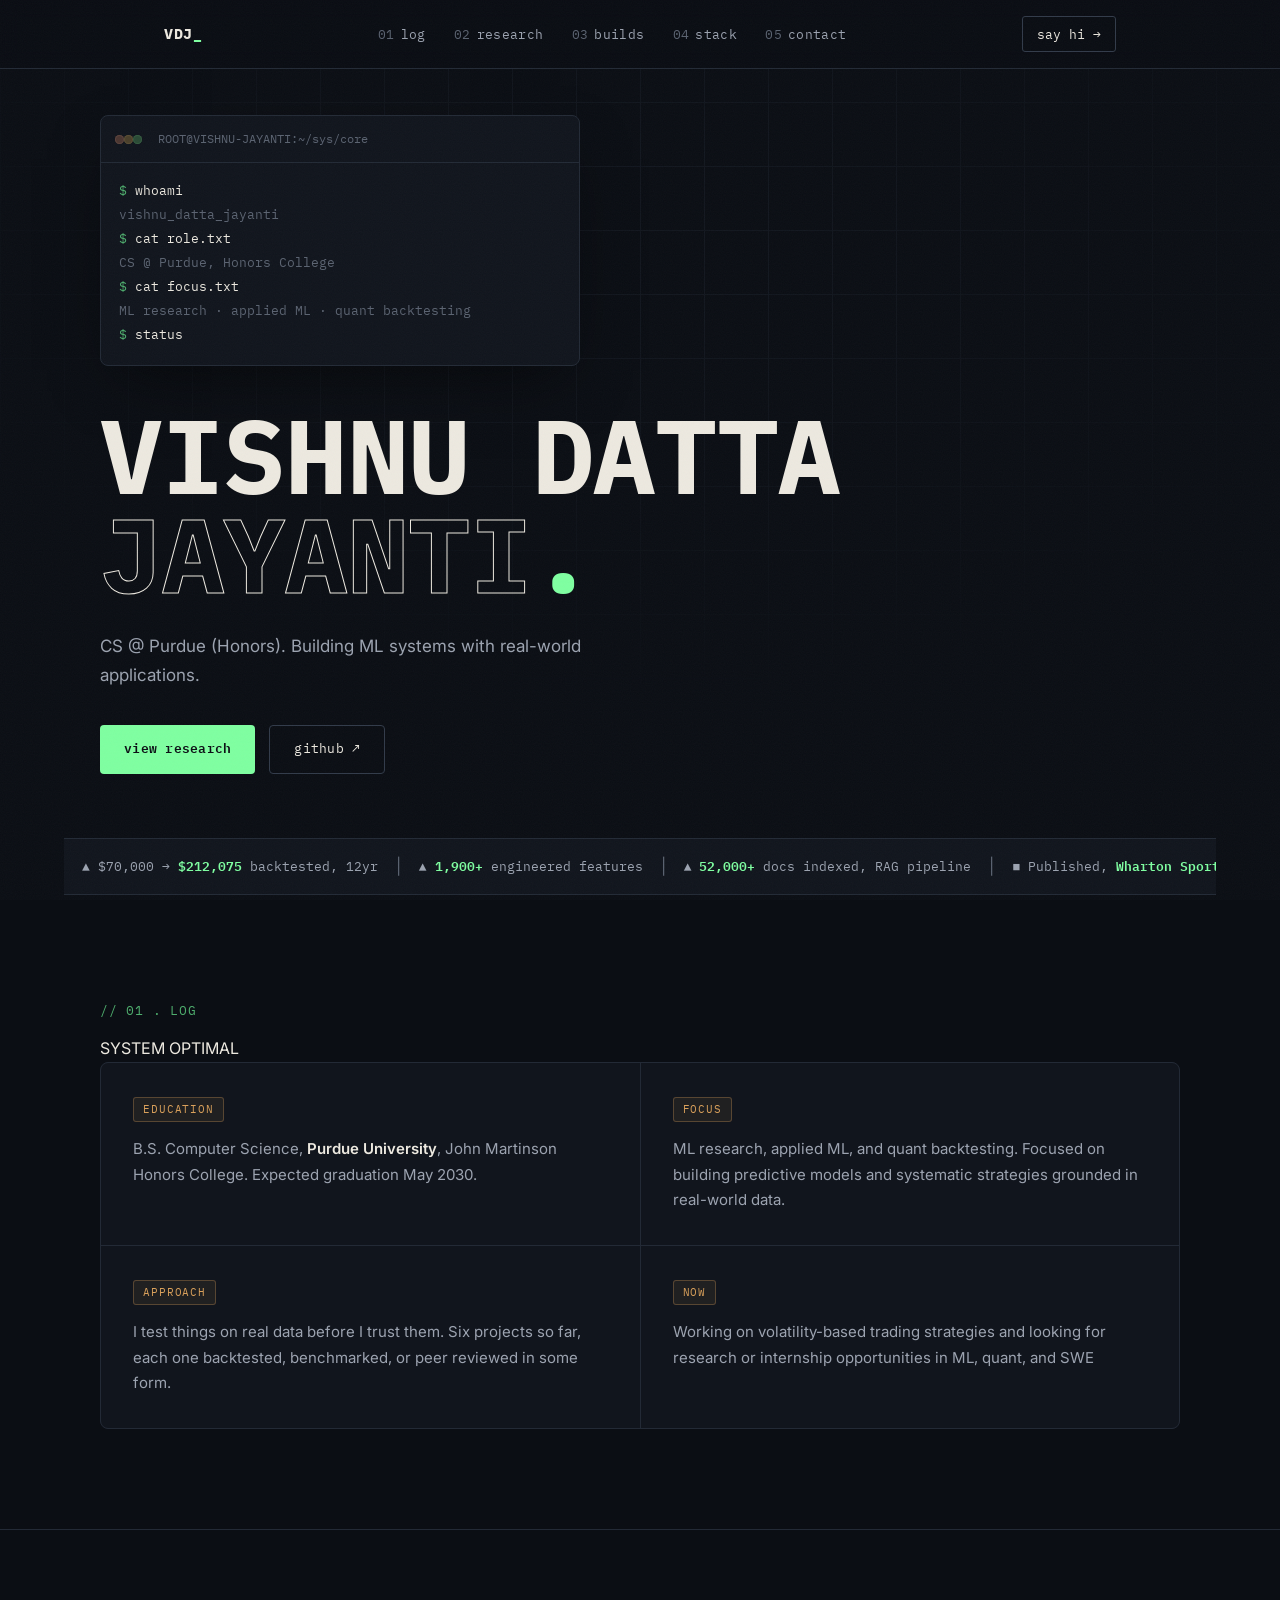
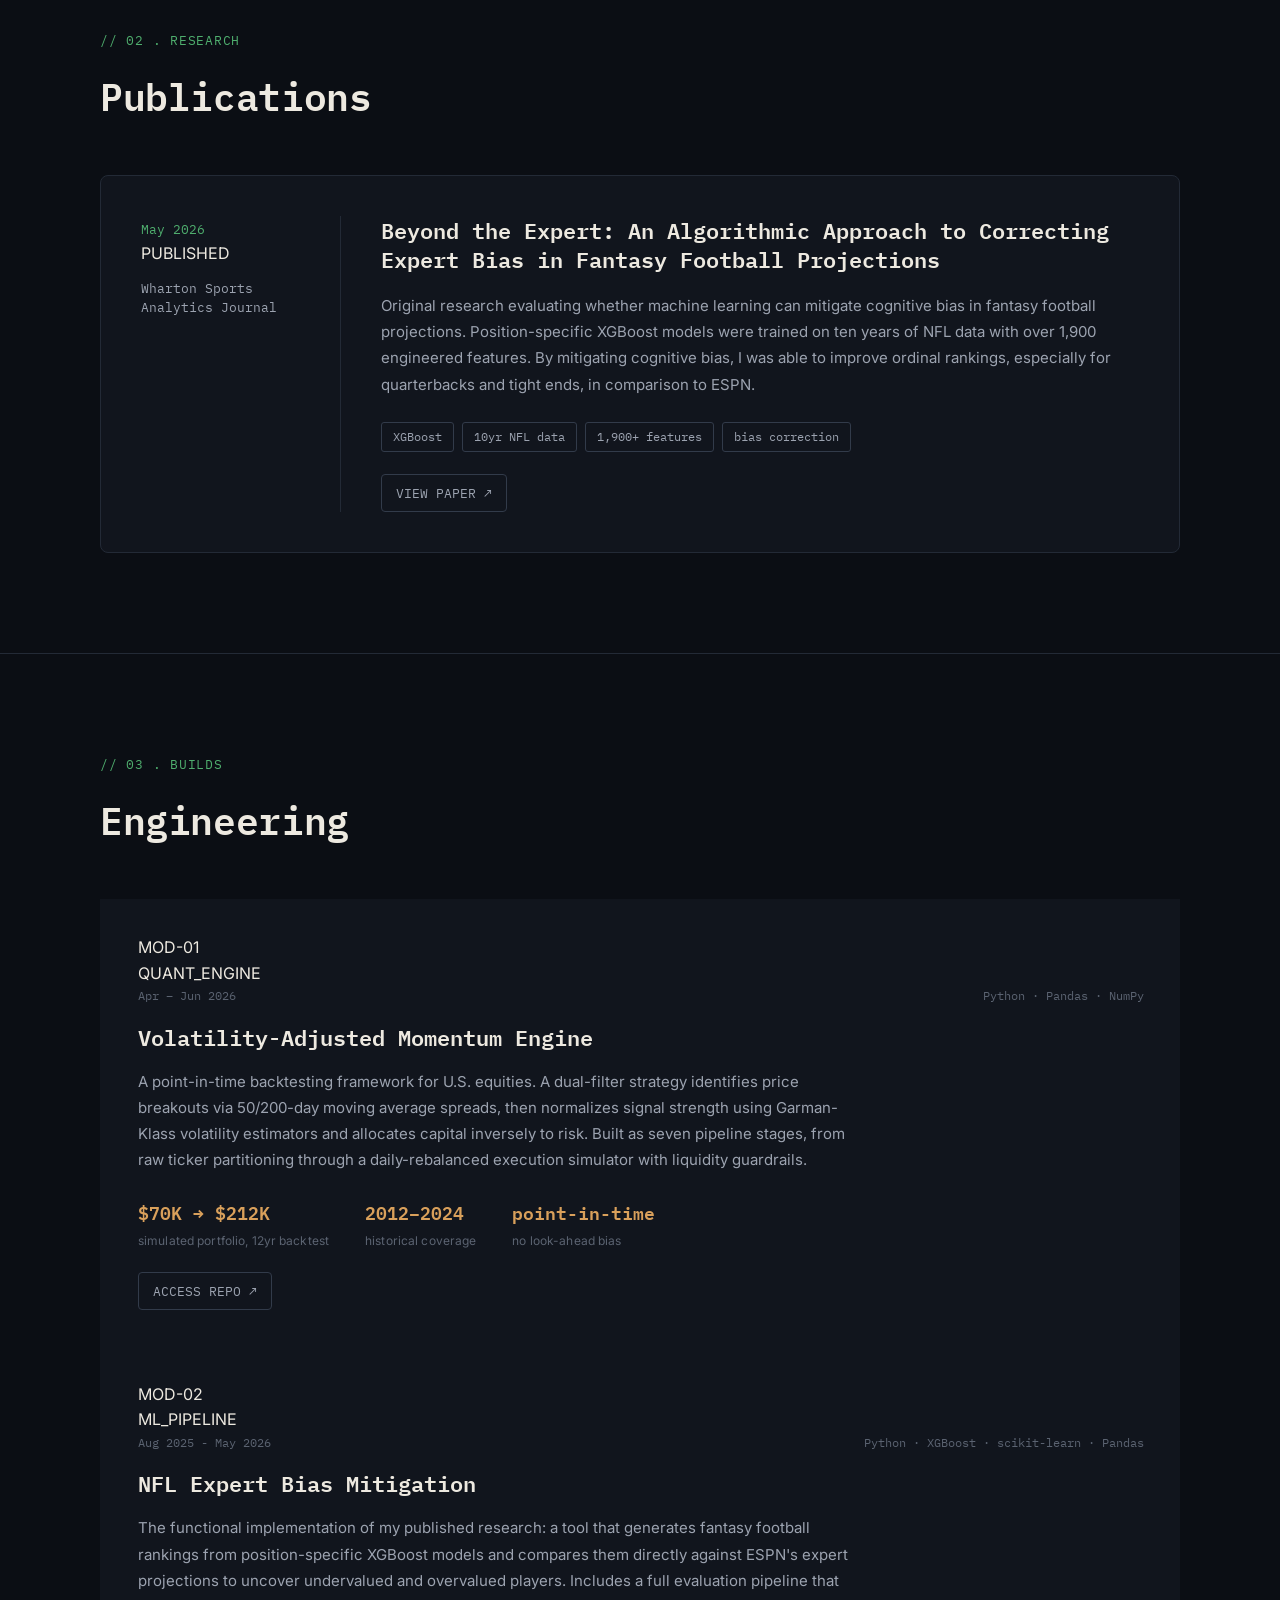
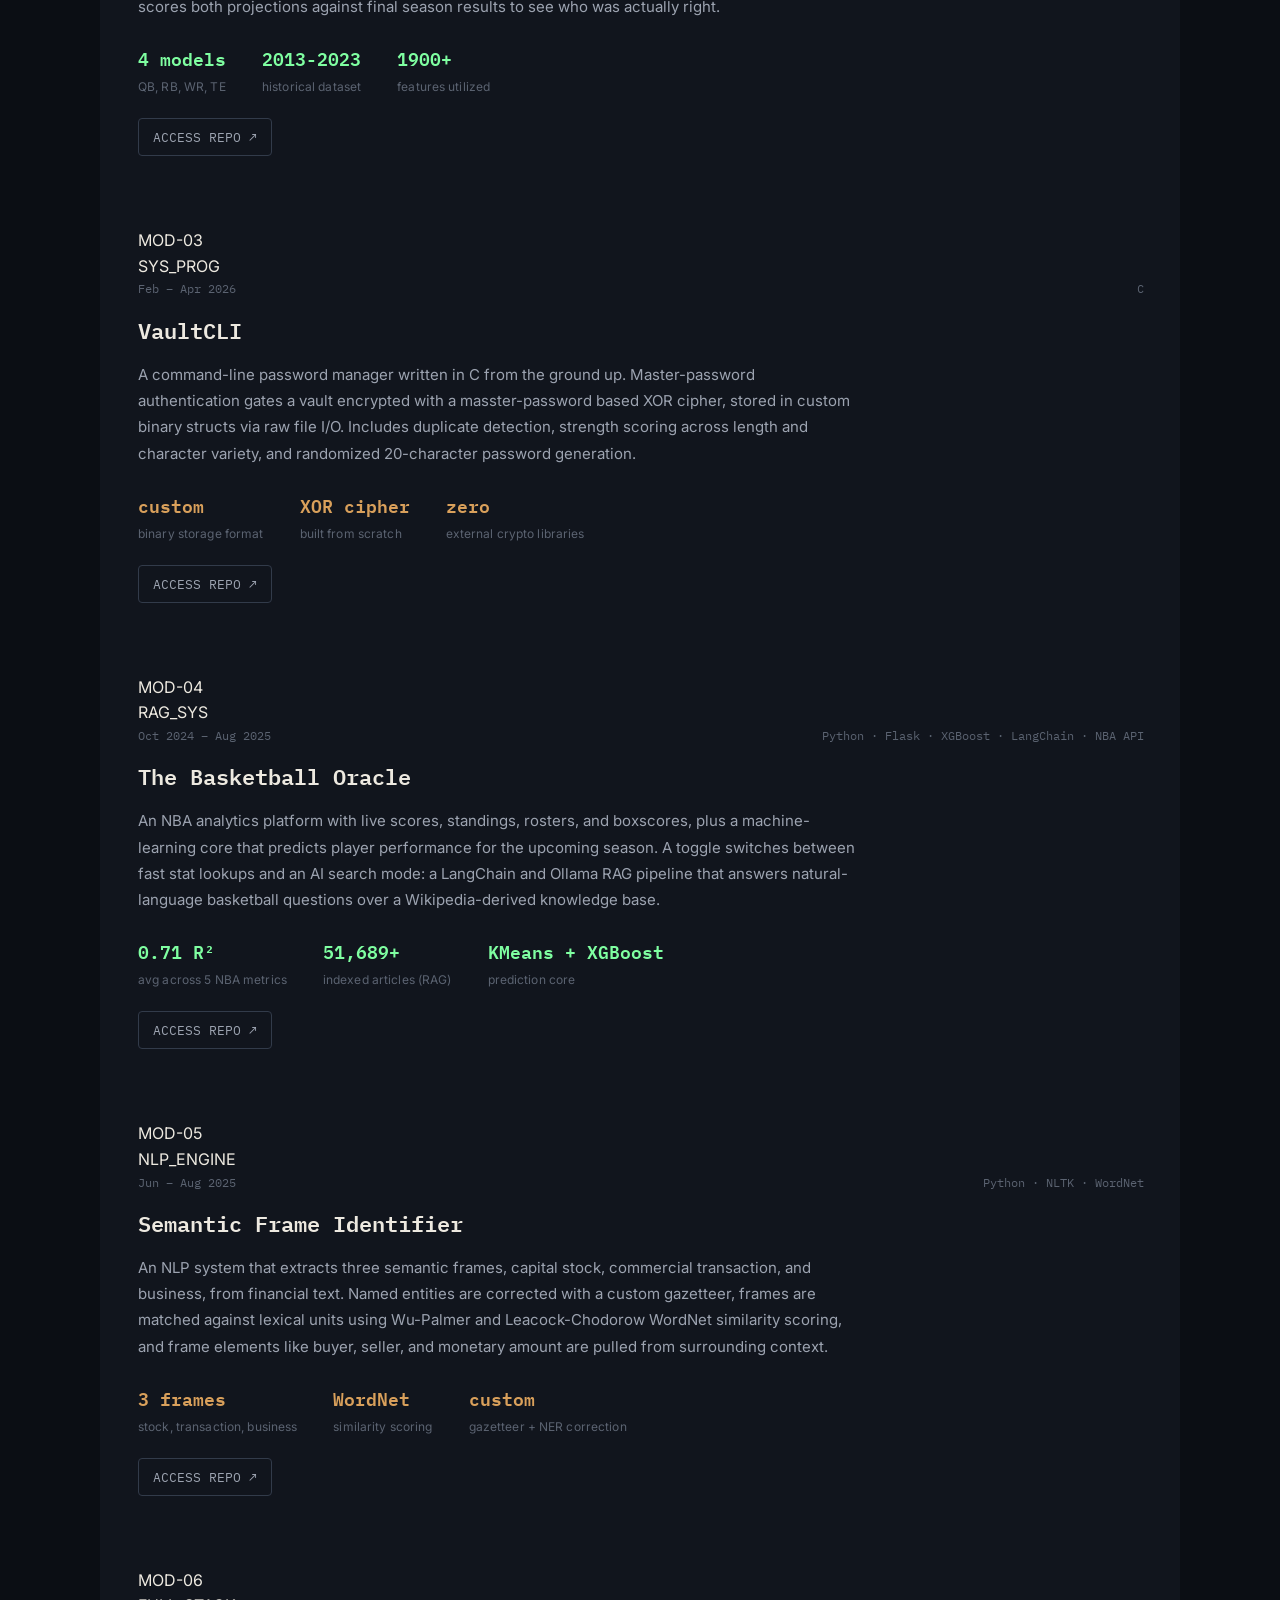
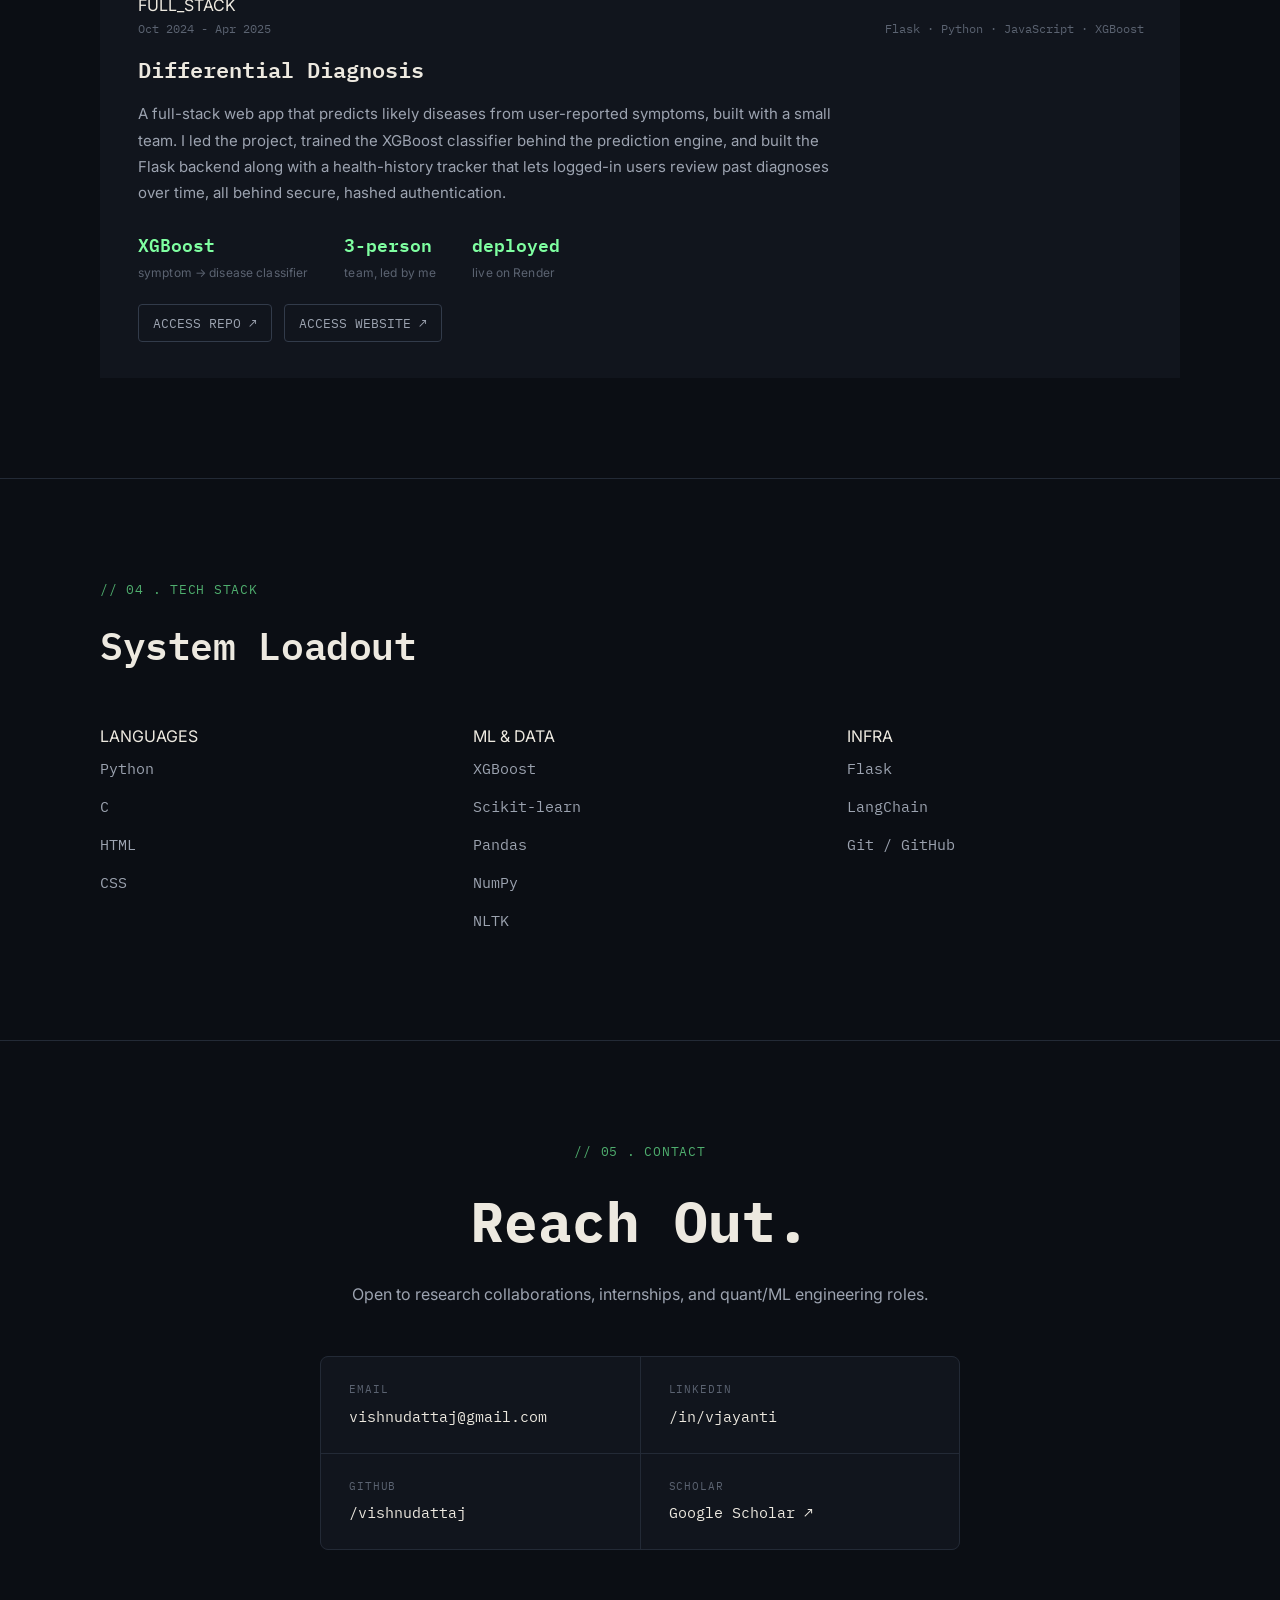
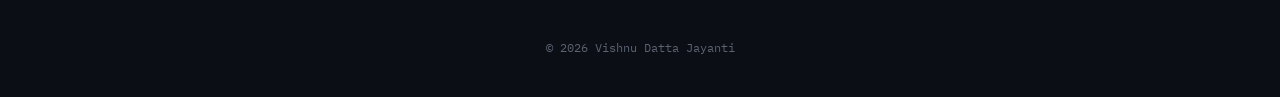
==== index.html @ 782a2905 "Refactor HTML structure and improve text clarity Updated various sections for consistency and clarit" ====
<!DOCTYPE html>
<html lang="en">
<head>
<meta charset="UTF-8">
<meta name="viewport" content="width=device-width, initial-scale=1.0">
<title>Vishnu Datta Jayanti - Portfolio</title>
<meta name="description" content="Vishnu Datta Jayanti, Computer Science at Purdue University. ML research, applied ML, and quant backtesting projects">
<link rel="preconnect" href="https://fonts.googleapis.com">
<link rel="preconnect" href="https://fonts.gstatic.com" crossorigin>
<link href="https://fonts.googleapis.com/css2?family=IBM+Plex+Mono:wght@400;500;600;700&family=Inter:wght@400;500;600;700;800&display=swap" rel="stylesheet">
<link rel="stylesheet" href="style.css">
</head>
<body>

<div class="grain"></div>
<div class="scanline"></div>

<nav class="nav" id="nav">
  <div class="nav-inner">
    <a href="#top" class="nav-logo">VDJ<span class="cursor">_</span></a>
    <div class="nav-links">
      <a href="#log"><span class="nav-num">01</span>log</a>
      <a href="#research"><span class="nav-num">02</span>research</a>
      <a href="#projects"><span class="nav-num">03</span>builds</a>
      <a href="#stack"><span class="nav-num">04</span>stack</a>
      <a href="#contact"><span class="nav-num">05</span>contact</a>
    </div>
    <a class="nav-cta" href="mailto:vishnudattaj@gmail.com">say hi →</a>
  </div>
</nav>

<header class="hero" id="top">
  <div class="hero-bg">
    <div class="grid-field"></div>
    <div class="grid-spotlight" id="gridSpotlight"></div>
  </div>
  <div class="hero-inner">
    <div class="terminal-block" aria-hidden="true">
      <div class="term-bar">
        <div class="term-dots">
            <span class="dot red"></span><span class="dot amber"></span><span class="dot green"></span>
        </div>
        <span class="term-path">ROOT@VISHNU-JAYANTI:~/sys/core</span>
      </div>
      <div class="term-body" id="termBody"></div>
    </div>

    <h1 class="hero-name">
      <span class="line1">Vishnu Datta</span>
      <span class="line2">Jayanti<span class="blip">.</span></span>
    </h1>
    <p class="hero-tag">
      CS @ Purdue (Honors). Building ML systems with real-world applications. 
    </p>
    <div class="hero-actions">
      <a href="#research" class="btn btn-primary">view research</a>
      <a href="https://github.com/vishnudattaj" target="_blank" rel="noopener" class="btn btn-ghost">github ↗</a>
    </div>
  </div>

  <div class="ticker-wrap" aria-hidden="true">
    <div class="ticker-track">
      <span class="ticker-item"><span class="ticker-arr up">▲</span> $70,000 → <b>$212,075</b> backtested, 12yr</span>
      <span class="ticker-sep">|</span>
      <span class="ticker-item"><span class="ticker-arr up">▲</span> <b>1,900+</b> engineered features</span>
      <span class="ticker-sep">|</span>
      <span class="ticker-item"><span class="ticker-arr up">▲</span> <b>52,000+</b> docs indexed, RAG pipeline</span>
      <span class="ticker-sep">|</span>
      <span class="ticker-item"><span class="ticker-arr check">■</span> Published, <b>Wharton Sports Analytics Journal</b></span>
      <span class="ticker-sep">|</span>
      <span class="ticker-item"><span class="ticker-arr check">■</span> <b>6</b> completed end-to-end projects</span>
      <span class="ticker-sep">|</span>
      <span class="ticker-item"><span class="ticker-arr up">▲</span> $70,000 → <b>$212,075</b> backtested, 12yr</span>
      <span class="ticker-sep">|</span>
      <span class="ticker-item"><span class="ticker-arr up">▲</span> <b>1,900+</b> engineered features</span>
      <span class="ticker-sep">|</span>
      <span class="ticker-item"><span class="ticker-arr up">▲</span> <b>52,000+</b> docs indexed, RAG pipeline</span>
      <span class="ticker-sep">|</span>
      <span class="ticker-item"><span class="ticker-arr check">■</span> Published, <b>Wharton Sports Analytics Journal</b></span>
      <span class="ticker-sep">|</span>
      <span class="ticker-item"><span class="ticker-arr check">■</span> <b>6</b> completed end-to-end projects</span>
      <span class="ticker-sep">|</span>
    </div>
  </div>
</header>

<main>

  <section class="section log" id="log">
    <div class="section-inner">
      <div class="section-header">
        <p class="eyebrow">// 01 . LOG</p>
        <div class="status-indicator"><span class="pulse green"></span> SYSTEM OPTIMAL</div>
      </div>
      <div class="log-grid">
        <div class="glass-panel log-entry reveal">
          <span class="log-tag">education</span>
          <p>B.S. Computer Science, <strong>Purdue University</strong>, John Martinson Honors College. Expected graduation May 2030.</p>
        </div>
        <div class="glass-panel log-entry reveal" style="transition-delay: 0.1s">
          <span class="log-tag">focus</span>
          <p>ML research, applied ML, and quant backtesting. Focused on building predictive models and systematic strategies grounded in real-world data.</p>
        </div>
        <div class="glass-panel log-entry reveal" style="transition-delay: 0.2s">
          <span class="log-tag">approach</span>
          <p>I test things on real data before I trust them. Six projects so far, each one backtested, benchmarked, or peer reviewed in some form.</p>
        </div>
        <div class="glass-panel log-entry reveal" style="transition-delay: 0.3s">
          <span class="log-tag">now</span>
          <p>Working on volatility-based trading strategies and looking for research or internship opportunities in ML, quant, and SWE</p>
        </div>
      </div>
    </div>
  </section>

  <section class="section research" id="research">
    <div class="section-inner">
      <div class="section-header">
        <p class="eyebrow">// 02 . RESEARCH</p>
        <h2 class="section-title">Publications</h2>
      </div>

      <div class="glass-panel paper-card reveal">
        <div class="paper-left">
          <div class="paper-meta-top">
            <span class="paper-date">May 2026</span>
            <div class="status-indicator"><span class="pulse green"></span> PUBLISHED</div>
          </div>
          <span class="paper-journal">Wharton Sports<br>Analytics Journal</span>
        </div>
        <div class="paper-right">
          <h3 class="paper-title">Beyond the Expert: An Algorithmic Approach to Correcting Expert Bias in Fantasy Football Projections</h3>
          <p class="paper-desc">
            Original research evaluating whether machine learning can mitigate cognitive bias in fantasy football
            projections. Position-specific XGBoost models were trained on ten years of NFL data with over 1,900
            engineered features. By mitigating cognitive bias, I was able to improve ordinal rankings, especially
            for quarterbacks and tight ends, in comparison to ESPN.
          </p>
          <div class="paper-tags">
            <span class="tag">XGBoost</span>
            <span class="tag">10yr NFL data</span>
            <span class="tag">1,900+ features</span>
            <span class="tag">bias correction</span>
          </div>
          <a class="project-link" href="https://wsb.wharton.upenn.edu/wharton-sports-analytics-journal/2026-spring-edition/#Jayanti" target="_blank" rel="noopener">VIEW PAPER ↗</a>
        </div>
      </div>
    </div>
  </section>

  <section class="section projects" id="projects">
    <div class="section-inner">
      <div class="section-header">
        <p class="eyebrow">// 03 . BUILDS</p>
        <h2 class="section-title">Engineering</h2>
      </div>

      <div class="project-grid">
        
        <article class="glass-panel project reveal" data-accent="amber">
          <div class="module-header">
            <span class="module-id">MOD-01</span>
            <div class="status-indicator"><span class="pulse amber"></span> QUANT_ENGINE</div>
          </div>
          <div class="project-content">
            <div class="project-meta">
              <span class="project-date">Apr – Jun 2026</span>
              <span class="project-stack">Python · Pandas · NumPy</span>
            </div>
            <h3 class="project-title">Volatility-Adjusted Momentum Engine</h3>
            <p class="project-desc">
              A point-in-time backtesting framework for U.S. equities. A dual-filter strategy identifies price
              breakouts via 50/200-day moving average spreads, then normalizes signal strength using Garman-Klass
              volatility estimators and allocates capital inversely to risk. Built as seven pipeline stages, from
              raw ticker partitioning through a daily-rebalanced execution simulator with liquidity guardrails.
            </p>
            <div class="project-stats">
              <div class="stat"><span class="stat-val">$70K → $212K</span><span class="stat-label">simulated portfolio, 12yr backtest</span></div>
              <div class="stat"><span class="stat-val">2012–2024</span><span class="stat-label">historical coverage</span></div>
              <div class="stat"><span class="stat-val">point-in-time</span><span class="stat-label">no look-ahead bias</span></div>
            </div>
            <a class="project-link" href="https://github.com/vishnudattaj/Volatility-Adjusted-Momentum-Engine" target="_blank" rel="noopener">ACCESS REPO ↗</a>
          </div>
        </article>

        <article class="glass-panel project reveal" data-accent="green" style="transition-delay: 0.1s">
          <div class="module-header">
            <span class="module-id">MOD-02</span>
            <div class="status-indicator"><span class="pulse green"></span> ML_PIPELINE</div>
          </div>
          <div class="project-content">
            <div class="project-meta">
              <span class="project-date">Aug 2025 - May 2026</span>
              <span class="project-stack">Python · XGBoost · scikit-learn · Pandas</span>
            </div>
            <h3 class="project-title">NFL Expert Bias Mitigation</h3>
            <p class="project-desc">
              The functional implementation of my published research: a tool that generates fantasy football
              rankings from position-specific XGBoost models and compares them directly against ESPN's expert
              projections to uncover undervalued and overvalued players. Includes a full evaluation pipeline that
              scores both projections against final season results to see who was actually right.
            </p>
            <div class="project-stats">
              <div class="stat"><span class="stat-val">4 models</span><span class="stat-label">QB, RB, WR, TE</span></div>
              <div class="stat"><span class="stat-val">2013-2023</span><span class="stat-label">historical dataset</span></div>
              <div class="stat"><span class="stat-val">1900+</span><span class="stat-label">features utilized</span></div>
            </div>
            <a class="project-link" href="https://github.com/vishnudattaj/NFL-Expert-Bias-Mitigation" target="_blank" rel="noopener">ACCESS REPO ↗</a>
          </div>
        </article>
        
        <article class="glass-panel project reveal" data-accent="amber">
          <div class="module-header">
            <span class="module-id">MOD-03</span>
            <div class="status-indicator"><span class="pulse amber"></span> SYS_PROG</div>
          </div>
          <div class="project-content">
            <div class="project-meta">
              <span class="project-date">Feb – Apr 2026</span>
              <span class="project-stack">C</span>
            </div>
            <h3 class="project-title">VaultCLI</h3>
            <p class="project-desc">
              A command-line password manager written in C from the ground up. Master-password authentication
              gates a vault encrypted with a masster-password based XOR cipher, stored in custom binary structs via raw
              file I/O. Includes duplicate detection, strength scoring across length and character variety, and
              randomized 20-character password generation.
            </p>
            <div class="project-stats">
              <div class="stat"><span class="stat-val">custom</span><span class="stat-label">binary storage format</span></div>
              <div class="stat"><span class="stat-val">XOR cipher</span><span class="stat-label">built from scratch</span></div>
              <div class="stat"><span class="stat-val">zero</span><span class="stat-label">external crypto libraries</span></div>
            </div>
            <a class="project-link" href="https://github.com/vishnudattaj/VaultCLI" target="_blank" rel="noopener">ACCESS REPO ↗</a>
          </div>
        </article>

        <article class="glass-panel project reveal" data-accent="green" style="transition-delay: 0.1s">
          <div class="module-header">
            <span class="module-id">MOD-04</span>
            <div class="status-indicator"><span class="pulse green"></span> RAG_SYS</div>
          </div>
          <div class="project-content">
            <div class="project-meta">
              <span class="project-date">Oct 2024 – Aug 2025</span>
              <span class="project-stack">Python · Flask · XGBoost · LangChain · NBA API</span>
            </div>
            <h3 class="project-title">The Basketball Oracle</h3>
            <p class="project-desc">
              An NBA analytics platform with live scores, standings, rosters, and boxscores, plus a
              machine-learning core that predicts player performance for the upcoming season. A toggle switches
              between fast stat lookups and an AI search mode: a LangChain and Ollama RAG pipeline that answers
              natural-language basketball questions over a Wikipedia-derived knowledge base.
            </p>
            <div class="project-stats">
              <div class="stat"><span class="stat-val">0.71 R²</span><span class="stat-label">avg across 5 NBA metrics</span></div>
              <div class="stat"><span class="stat-val">52,000+</span><span class="stat-label">indexed articles (RAG)</span></div>
              <div class="stat"><span class="stat-val">KMeans + XGBoost</span><span class="stat-label">prediction core</span></div>
            </div>
            <a class="project-link" href="https://github.com/vishnudattaj/The-Basketball-Oracle" target="_blank" rel="noopener">ACCESS REPO ↗</a>
          </div>
        </article>

        <article class="glass-panel project reveal" data-accent="amber">
          <div class="module-header">
            <span class="module-id">MOD-05</span>
            <div class="status-indicator"><span class="pulse amber"></span> NLP_ENGINE</div>
          </div>
          <div class="project-content">
            <div class="project-meta">
              <span class="project-date">Jun – Aug 2025</span>
              <span class="project-stack">Python · NLTK · WordNet</span>
            </div>
            <h3 class="project-title">Semantic Frame Identifier</h3>
            <p class="project-desc">
              An NLP system that extracts three semantic frames, capital stock, commercial transaction, and
              business, from financial text. Named entities are corrected with a custom gazetteer, frames are
              matched against lexical units using Wu-Palmer and Leacock-Chodorow WordNet similarity scoring, and
              frame elements like buyer, seller, and monetary amount are pulled from surrounding context.
            </p>
            <div class="project-stats">
              <div class="stat"><span class="stat-val">3 frames</span><span class="stat-label">stock, transaction, business</span></div>
              <div class="stat"><span class="stat-val">WordNet</span><span class="stat-label">similarity scoring</span></div>
              <div class="stat"><span class="stat-val">custom</span><span class="stat-label">gazetteer + NER correction</span></div>
            </div>
            <a class="project-link" href="https://github.com/vishnudattaj/Semantic-Frame-Identifier" target="_blank" rel="noopener">ACCESS REPO ↗</a>
          </div>
        </article>

        <article class="glass-panel project reveal" data-accent="green" style="transition-delay: 0.1s">
          <div class="module-header">
            <span class="module-id">MOD-06</span>
            <div class="status-indicator"><span class="pulse green"></span> FULL_STACK</div>
          </div>
          <div class="project-content">
            <div class="project-meta">
              <span class="project-date">Oct 2024 - Apr 2025</span>
              <span class="project-stack">Flask · Python · JavaScript · XGBoost</span>
            </div>
            <h3 class="project-title">Differential Diagnosis</h3>
            <p class="project-desc">
              A full-stack web app that predicts likely diseases from user-reported symptoms, built with a small
              team. I led the project, trained the XGBoost classifier behind the prediction engine, and built the
              Flask backend along with a health-history tracker that lets logged-in users review past diagnoses
              over time, all behind secure, hashed authentication.
            </p>
            <div class="project-stats">
              <div class="stat"><span class="stat-val">XGBoost</span><span class="stat-label">symptom → disease classifier</span></div>
              <div class="stat"><span class="stat-val">3-person</span><span class="stat-label">team, led by me</span></div>
              <div class="stat"><span class="stat-val">deployed</span><span class="stat-label">live on Render</span></div>
            </div>
            <div class="project-links">
              <a class="project-link" href="https://github.com/vishnudattaj/Differential-Diagnosis" target="_blank" rel="noopener">ACCESS REPO ↗</a>
              <a class="project-link" href="https://differential-diagnosis.onrender.com/" target="_blank" rel="noopener">ACCESS WEBSITE ↗</a>
            </div>
          </div>
        </article>

      </div>
    </div>
  </section>

  <section class="section stack" id="stack">
    <div class="section-inner">
      <div class="section-header">
        <p class="eyebrow">// 04 . TECH STACK</p>
        <h2 class="section-title">System Loadout</h2>
      </div>
      
      <div class="stack-grid">
        <div class="glass-panel stack-col reveal">
          <div class="stack-header"><span class="pulse green"></span> LANGUAGES</div>
          <ul>
            <li>Python</li>
            <li>C</li>
            <li>HTML</li>
            <li>CSS</li>
          </ul>
        </div>
        <div class="glass-panel stack-col reveal" style="transition-delay: 0.1s">
          <div class="stack-header"><span class="pulse amber"></span> ML &amp; DATA</div>
          <ul>
            <li>XGBoost</li>
            <li>Scikit-learn</li>
            <li>Pandas</li>
            <li>NumPy</li>
            <li>NLTK</li>
          </ul>
        </div>
        <div class="glass-panel stack-col reveal" style="transition-delay: 0.2s">
          <div class="stack-header"><span class="pulse green"></span> INFRA</div>
          <ul>
            <li>Flask</li>
            <li>LangChain</li>
            <li>Git / GitHub</li>
          </ul>
        </div>
      </div>
    </div>
  </section>

  <section class="section contact" id="contact">
    <div class="section-inner contact-inner">
      <p class="eyebrow">// 05 . CONTACT</p>
      <h2 class="contact-title">Reach Out.</h2>
      <p class="contact-sub">Open to research collaborations, internships, and quant/ML engineering roles.</p>
      <div class="contact-links reveal">
        <a href="mailto:vishnudattaj@gmail.com" class="glass-panel contact-link">
          <span class="contact-label">EMAIL</span>
          <span class="contact-value">vishnudattaj@gmail.com</span>
        </a>
        <a href="https://linkedin.com/in/vjayanti" target="_blank" rel="noopener" class="glass-panel contact-link">
          <span class="contact-label">LINKEDIN</span>
          <span class="contact-value">/in/vjayanti</span>
        </a>
        <a href="https://github.com/vishnudattaj" target="_blank" rel="noopener" class="glass-panel contact-link">
          <span class="contact-label">GITHUB</span>
          <span class="contact-value">/vishnudattaj</span>
        </a>
        <a href="https://scholar.google.com/citations?hl=en&user=XA1tLwkAAAAJ" target="_blank" rel="noopener" class="glass-panel contact-link">
          <span class="contact-label">SCHOLAR</span>
          <span class="contact-value">Google Scholar ↗</span>
        </a>
      </div>
    </div>
  </section>

</main>

<footer class="footer">
  <span>© 2026 Vishnu Datta Jayanti</span>
</footer>

<script src="script.js"></script>
</body>
</html>
---- style.css ----
/* ============================================
   TOKENS
   ============================================ */
:root {
  --bg: #0B0E14;
  --bg-raised: #11151D;
  --bg-raised-2: #161B25;
  --ink: #EDE9E0;
  --ink-dim: #9CA3B0;
  --ink-faint: #5B6371;
  --line: #232A36;
  --line-bright: #323B4A;
  --green: #7FFFA1;
  --green-dim: #4FAE6E;
  --amber: #D9A05B;
  --red: #E0654E;

  --font-display: 'IBM Plex Mono', ui-monospace, monospace;
  --font-body: 'Inter', -apple-system, sans-serif;

  --max-w: 1080px;
  --edge: clamp(20px, 5vw, 64px);
}

* { box-sizing: border-box; margin: 0; padding: 0; }

html { scroll-behavior: smooth; }

@media (prefers-reduced-motion: reduce) {
  html { scroll-behavior: auto; }
  *, *::before, *::after {
    animation-duration: 0.01ms !important;
    animation-iteration-count: 1 !important;
    transition-duration: 0.01ms !important;
    scroll-behavior: auto !important;
  }
}

body {
  background: var(--bg);
  color: var(--ink);
  font-family: var(--font-body);
  font-size: 16px;
  line-height: 1.6;
  -webkit-font-smoothing: antialiased;
  overflow-x: hidden;
}

a {
  color: inherit;
  text-decoration: none;
}

ul { list-style: none; }

/* ============================================
   AMBIENT TEXTURE
   ============================================ */
.grain {
  position: fixed;
  inset: 0;
  z-index: 200;
  pointer-events: none;
  opacity: 0.035;
  background-image: url("data:image/svg+xml,%3Csvg xmlns='http://www.w3.org/2000/svg' width='80' height='80'%3E%3Cfilter id='n'%3E%3CfeTurbulence type='fractalNoise' baseFrequency='0.9' numOctaves='2' stitchTiles='stitch'/%3E%3C/filter%3E%3Crect width='100%25' height='100%25' filter='url(%23n)'/%3E%3C/svg%3E");
}

.scanline {
  position: fixed;
  inset: 0;
  z-index: 199;
  pointer-events: none;
  background: linear-gradient(180deg, transparent 0%, rgba(127,255,161,0.015) 50%, transparent 100%);
  background-size: 100% 4px;
  opacity: 0.4;
}

/* ============================================
   NAV
   ============================================ */
.nav {
  position: fixed;
  top: 0;
  left: 0;
  right: 0;
  z-index: 100;
  background: rgba(11,14,20,0.78);
  backdrop-filter: blur(10px);
  border-bottom: 1px solid var(--line);
}

.nav-inner {
  max-width: var(--max-w);
  margin: 0 auto;
  padding: 16px var(--edge);
  display: flex;
  align-items: center;
  justify-content: space-between;
  gap: 24px;
}

.nav-logo {
  font-family: var(--font-display);
  font-weight: 700;
  font-size: 15px;
  letter-spacing: 0.04em;
  color: var(--ink);
  flex-shrink: 0;
}

.cursor {
  color: var(--green);
  animation: blink 1.1s steps(1) infinite;
}

@keyframes blink {
  0%, 49% { opacity: 1; }
  50%, 100% { opacity: 0; }
}

.nav-links {
  display: flex;
  gap: 28px;
  font-family: var(--font-display);
  font-size: 12.5px;
  letter-spacing: 0.03em;
}

.nav-links a {
  color: var(--ink-dim);
  transition: color 0.2s ease;
  white-space: nowrap;
  position: relative;
}

.nav-links a:hover { color: var(--green); }

.nav-links a.is-active {
  color: var(--green);
}

.nav-links a.is-active .nav-num {
  color: var(--green-dim);
}

.nav-num {
  color: var(--ink-faint);
  margin-right: 6px;
}

.nav-cta {
  font-family: var(--font-display);
  font-size: 12.5px;
  border: 1px solid var(--line-bright);
  padding: 7px 14px;
  border-radius: 3px;
  color: var(--ink);
  transition: all 0.2s ease;
  flex-shrink: 0;
}

.nav-cta:hover {
  border-color: var(--green);
  color: var(--green);
  background: rgba(127,255,161,0.06);
}

@media (max-width: 760px) {
  .nav-links { display: none; }
}

/* ============================================
   HERO
   ============================================ */
.hero {
  position: relative;
  min-height: 100vh;
  display: flex;
  flex-direction: column;
  justify-content: center;
  padding: 110px var(--edge) 0;
  overflow: hidden;
}

.hero-bg {
  position: absolute;
  inset: 0;
  z-index: 0;
}

.grid-field {
  position: absolute;
  inset: -10%;
  background-image:
    linear-gradient(var(--line) 1px, transparent 1px),
    linear-gradient(90deg, var(--line) 1px, transparent 1px);
  background-size: 64px 64px;
  opacity: 0.35;
  mask-image: radial-gradient(ellipse 70% 60% at 50% 30%, black 10%, transparent 75%);
}

/* mouse-reactive spotlight, layered above the base grid */
.grid-spotlight {
  position: absolute;
  inset: -10%;
  background-image:
    linear-gradient(var(--green-dim) 1px, transparent 1px),
    linear-gradient(90deg, var(--green-dim) 1px, transparent 1px);
  background-size: 64px 64px;
  opacity: 0;
  transition: opacity 0.4s ease;
  mask-image: radial-gradient(circle 260px at var(--mx, 50%) var(--my, 30%), black 0%, transparent 100%);
  -webkit-mask-image: radial-gradient(circle 260px at var(--mx, 50%) var(--my, 30%), black 0%, transparent 100%);
}

.hero:hover .grid-spotlight {
  opacity: 0.5;
}

@media (hover: none) {
  .grid-spotlight { display: none; }
}

.hero-inner {
  position: relative;
  z-index: 1;
  max-width: var(--max-w);
  margin: 0 auto;
  width: 100%;
}

.terminal-block {
  background: var(--bg-raised);
  border: 1px solid var(--line);
  border-radius: 8px;
  max-width: 480px;
  margin-bottom: 40px;
  box-shadow: 0 24px 60px -20px rgba(0,0,0,0.6);
}

.term-bar {
  display: flex;
  align-items: center;
  gap: 8px;
  padding: 10px 14px;
  border-bottom: 1px solid var(--line);
}

.dot {
  width: 9px;
  height: 9px;
  border-radius: 50%;
  display: inline-block;
}
.dot.red { background: #4a3530; box-shadow: inset 0 0 0 1px #5a423c; }
.dot.amber { background: #4a3f2a; box-shadow: inset 0 0 0 1px #5a4d34; }
.dot.green { background: #2a4a35; box-shadow: inset 0 0 0 1px #345a3f; }

.term-path {
  font-family: var(--font-display);
  font-size: 11.5px;
  color: var(--ink-faint);
  margin-left: 8px;
}

.term-body {
  padding: 16px 18px 18px;
  font-family: var(--font-display);
  font-size: 13px;
  line-height: 1.85;
  min-height: 150px;
  color: var(--ink-dim);
}

.term-body .prompt { color: var(--green-dim); }
.term-body .out { color: var(--ink); }
.term-body .dim { color: var(--ink-faint); }

.hero-name {
  font-family: var(--font-display);
  font-weight: 700;
  text-transform: uppercase;
  line-height: 0.95;
  letter-spacing: -0.01em;
}

.hero-name .line1,
.hero-name .line2 {
  display: block;
  font-size: clamp(48px, 9vw, 104px);
}

.hero-name .line2 {
  color: var(--ink-faint);
  -webkit-text-stroke: 1px var(--ink);
  color: transparent;
}

.blip {
  color: var(--green);
  -webkit-text-stroke: 0;
}

.hero-tag {
  margin-top: 28px;
  max-width: 560px;
  font-size: 17px;
  color: var(--ink-dim);
  line-height: 1.7;
}

.hero-actions {
  margin-top: 36px;
  display: flex;
  gap: 14px;
  flex-wrap: wrap;
}

.btn {
  font-family: var(--font-display);
  font-size: 13px;
  letter-spacing: 0.02em;
  padding: 13px 24px;
  border-radius: 4px;
  transition: all 0.2s ease;
  display: inline-block;
}

.btn-primary {
  background: var(--green);
  color: #0B0E14;
  font-weight: 600;
}

.btn-primary:hover {
  background: #97ffb3;
  transform: translateY(-1px);
}

.btn-ghost {
  border: 1px solid var(--line-bright);
  color: var(--ink);
  background: var(--bg);
}

.btn-ghost:hover {
  border-color: var(--ink-dim);
  background: var(--bg-raised);
}

/* ticker */
.ticker-wrap {
  position: relative;
  z-index: 1;
  margin-top: 64px;
  border-top: 1px solid var(--line);
  border-bottom: 1px solid var(--line);
  background: var(--bg-raised);
  overflow: hidden;
  white-space: nowrap;
  padding: 14px 0;
}

.ticker-track {
  display: inline-flex;
  align-items: center;
  animation: scroll-left 38s linear infinite;
}

.ticker-wrap:hover .ticker-track {
  animation-play-state: paused;
}

@keyframes scroll-left {
  from { transform: translateX(0); }
  to { transform: translateX(-50%); }
}

.ticker-item {
  font-family: var(--font-display);
  font-size: 13px;
  color: var(--ink-dim);
  padding: 0 18px;
}

.ticker-item b { color: var(--green); font-weight: 600; }

.ticker-sep {
  color: var(--ink-faint);
}

/* ============================================
   SECTIONS — shared
   ============================================ */
.section {
  padding: 100px var(--edge);
  border-bottom: 1px solid var(--line);
}

.section-inner {
  max-width: var(--max-w);
  margin: 0 auto;
}

.eyebrow {
  font-family: var(--font-display);
  font-size: 12.5px;
  color: var(--green-dim);
  letter-spacing: 0.06em;
  margin-bottom: 16px;
}

.section-title {
  font-family: var(--font-display);
  font-weight: 600;
  font-size: clamp(28px, 4vw, 38px);
  margin-bottom: 48px;
  letter-spacing: -0.01em;
}

/* ============================================
   LOG
   ============================================ */
.log-grid {
  display: grid;
  grid-template-columns: repeat(2, 1fr);
  gap: 1px;
  background: var(--line);
  border: 1px solid var(--line);
  border-radius: 8px;
  overflow: hidden;
}

.log-entry {
  background: var(--bg-raised);
  padding: 32px;
}

.log-tag {
  display: inline-block;
  font-family: var(--font-display);
  font-size: 11px;
  text-transform: uppercase;
  letter-spacing: 0.08em;
  color: var(--amber);
  border: 1px solid rgba(217,160,91,0.3);
  background: rgba(217,160,91,0.08);
  padding: 3px 9px;
  border-radius: 3px;
  margin-bottom: 14px;
}

.log-entry p {
  color: var(--ink-dim);
  font-size: 15px;
  line-height: 1.7;
}

.log-entry strong { color: var(--ink); font-weight: 600; }

@media (max-width: 700px) {
  .log-grid { grid-template-columns: 1fr; }
}

/* ============================================
   PROJECTS
   ============================================ */
.project-list {
  display: flex;
  flex-direction: column;
  gap: 1px;
  background: var(--line);
  border: 1px solid var(--line);
  border-radius: 8px;
  overflow: hidden;
}

.project {
  background: var(--bg-raised);
  padding: 36px;
  position: relative;
  border-left: 2px solid transparent;
  transition: border-color 0.25s ease, background 0.25s ease;
}

.project[data-accent="green"]:hover { border-left-color: var(--green); }
.project[data-accent="amber"]:hover { border-left-color: var(--amber); }
.project:hover { background: var(--bg-raised-2); }

.project-meta {
  display: flex;
  justify-content: space-between;
  flex-wrap: wrap;
  gap: 8px;
  font-family: var(--font-display);
  font-size: 12px;
  color: var(--ink-faint);
  margin-bottom: 14px;
}

.project-title {
  font-family: var(--font-display);
  font-size: 22px;
  font-weight: 600;
  margin-bottom: 14px;
  color: var(--ink);
}

.project-desc {
  color: var(--ink-dim);
  font-size: 15px;
  line-height: 1.75;
  max-width: 720px;
  margin-bottom: 24px;
}

.project-stats {
  display: flex;
  gap: 36px;
  flex-wrap: wrap;
}

.stat {
  display: flex;
  flex-direction: column;
  gap: 4px;
}

.stat-val {
  font-family: var(--font-display);
  font-size: 18px;
  font-weight: 600;
  color: var(--green);
}

.project[data-accent="amber"] .stat-val { color: var(--amber); }

.stat-label {
  font-size: 12px;
  color: var(--ink-faint);
  letter-spacing: 0.01em;
}

.project-link {
  display: inline-block;
  margin-top: 22px;
  font-family: var(--font-display);
  font-size: 12.5px;
  color: var(--ink-dim);
  border: 1px solid var(--line-bright);
  padding: 8px 14px;
  border-radius: 4px;
  transition: all 0.2s ease;
}

.project-link:hover {
  color: var(--green);
  border-color: var(--green-dim);
  background: rgba(127,255,161,0.06);
}

.project[data-accent="amber"] .project-link:hover {
  color: var(--amber);
  border-color: var(--amber);
  background: rgba(217,160,91,0.08);
}

.project-links {
  display: flex;
  gap: 12px;
  flex-wrap: wrap;
  margin-top: 22px;
}

.project-links .project-link {
  margin-top: 0;
}

/* ============================================
   RESEARCH
   ============================================ */
.paper-card {
  display: grid;
  grid-template-columns: 200px 1fr;
  gap: 40px;
  background: var(--bg-raised);
  border: 1px solid var(--line);
  border-radius: 8px;
  padding: 40px;
}

.paper-left {
  display: flex;
  flex-direction: column;
  gap: 12px;
  border-right: 1px solid var(--line);
  padding-right: 32px;
}

.paper-date {
  font-family: var(--font-display);
  font-size: 12.5px;
  color: var(--green-dim);
}

.paper-journal {
  font-family: var(--font-display);
  font-size: 13px;
  color: var(--ink-dim);
  line-height: 1.5;
}

.paper-title {
  font-family: var(--font-display);
  font-size: 22px;
  font-weight: 600;
  line-height: 1.35;
  margin-bottom: 18px;
  color: var(--ink);
}

.paper-desc {
  color: var(--ink-dim);
  font-size: 15px;
  line-height: 1.75;
  margin-bottom: 24px;
}

.paper-tags {
  display: flex;
  flex-wrap: wrap;
  gap: 8px;
}

.tag {
  font-family: var(--font-display);
  font-size: 11.5px;
  border: 1px solid var(--line-bright);
  color: var(--ink-dim);
  padding: 5px 11px;
  border-radius: 3px;
}

@media (max-width: 700px) {
  .paper-card { grid-template-columns: 1fr; padding: 28px; }
  .paper-left {
    border-right: none;
    border-bottom: 1px solid var(--line);
    padding-right: 0;
    padding-bottom: 20px;
    flex-direction: row;
    justify-content: space-between;
  }
}

/* ============================================
   STACK
   ============================================ */
.stack-grid {
  display: grid;
  grid-template-columns: repeat(3, 1fr);
  gap: 40px;
}

.stack-col h4 {
  font-family: var(--font-display);
  font-size: 12.5px;
  text-transform: uppercase;
  letter-spacing: 0.06em;
  color: var(--green-dim);
  margin-bottom: 18px;
  padding-bottom: 12px;
  border-bottom: 1px solid var(--line);
}

.stack-col li {
  font-family: var(--font-display);
  font-size: 15px;
  color: var(--ink-dim);
  padding: 7px 0;
}

@media (max-width: 700px) {
  .stack-grid { grid-template-columns: 1fr; gap: 28px; }
}

/* ============================================
   CONTACT
   ============================================ */
.contact {
  border-bottom: none;
  padding-bottom: 60px;
}

.contact-inner {
  text-align: center;
}

.contact .eyebrow { text-align: center; }

.contact-title {
  font-family: var(--font-display);
  font-weight: 700;
  font-size: clamp(36px, 6vw, 56px);
  margin-bottom: 16px;
}

.contact-sub {
  color: var(--ink-dim);
  font-size: 16px;
  margin-bottom: 48px;
}

.contact-links {
  display: grid;
  grid-template-columns: repeat(2, 1fr);
  gap: 1px;
  background: var(--line);
  border: 1px solid var(--line);
  border-radius: 8px;
  overflow: hidden;
  max-width: 640px;
  margin: 0 auto;
}

.contact-link {
  background: var(--bg-raised);
  padding: 24px 28px;
  display: flex;
  flex-direction: column;
  align-items: flex-start;
  gap: 6px;
  text-align: left;
  transition: background 0.2s ease;
}

.contact-link:hover {
  background: var(--bg-raised-2);
}

.contact-link:hover .contact-value {
  color: var(--green);
}

.contact-label {
  font-family: var(--font-display);
  font-size: 11px;
  text-transform: uppercase;
  letter-spacing: 0.08em;
  color: var(--ink-faint);
}

.contact-value {
  font-family: var(--font-display);
  font-size: 15px;
  color: var(--ink);
  transition: color 0.2s ease;
  word-break: break-word;
}

@media (max-width: 600px) {
  .contact-links { grid-template-columns: 1fr; }
}

/* ============================================
   FOOTER
   ============================================ */
.footer {
  padding: 28px var(--edge) 40px;
  display: flex;
  justify-content: center;
  font-family: var(--font-display);
  font-size: 12px;
  color: var(--ink-faint);
  max-width: var(--max-w);
  margin: 0 auto;
}

/* ============================================
   SCROLL REVEAL
   ============================================ */
.reveal {
  opacity: 0;
  transform: translateY(16px);
  transition: opacity 0.6s ease, transform 0.6s ease;
}

.reveal.is-visible {
  opacity: 1;
  transform: translateY(0);
}

/* focus visibility */
a:focus-visible,
button:focus-visible {
  outline: 2px solid var(--green);
  outline-offset: 2px;
}
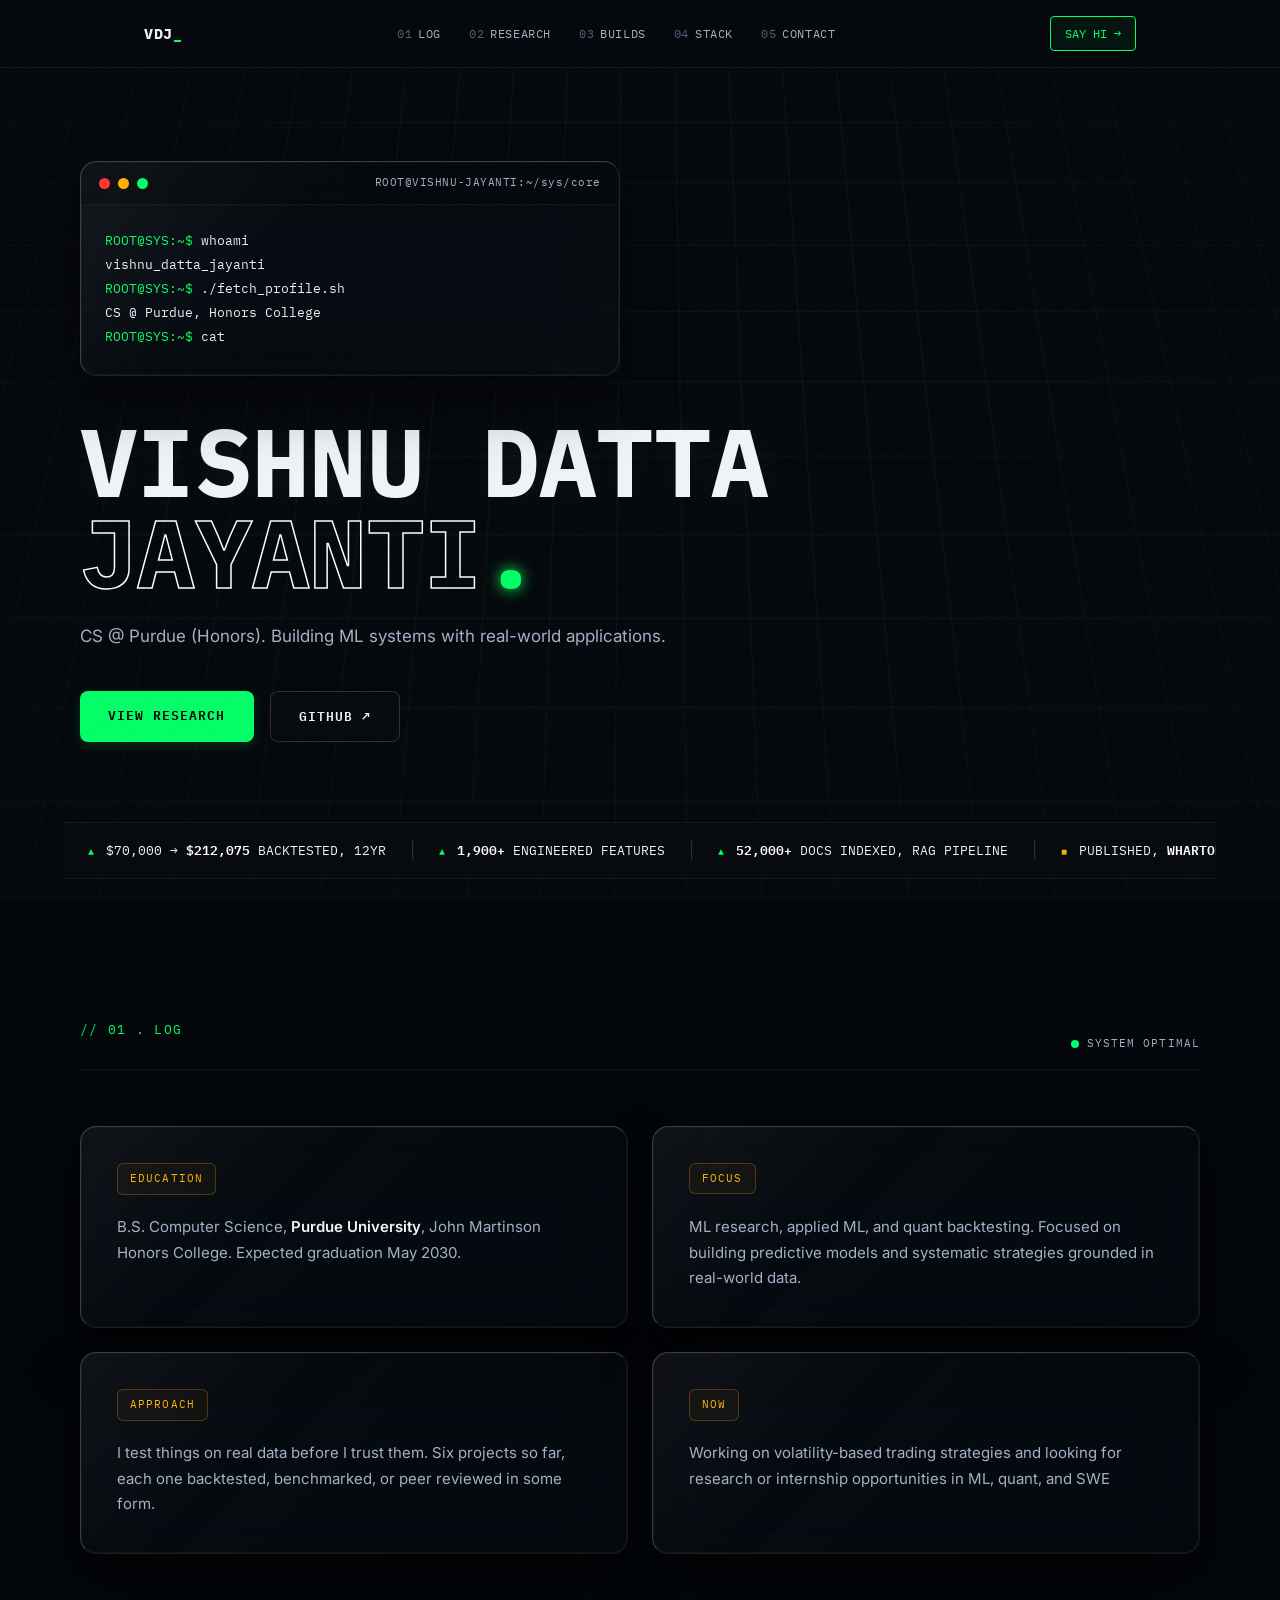
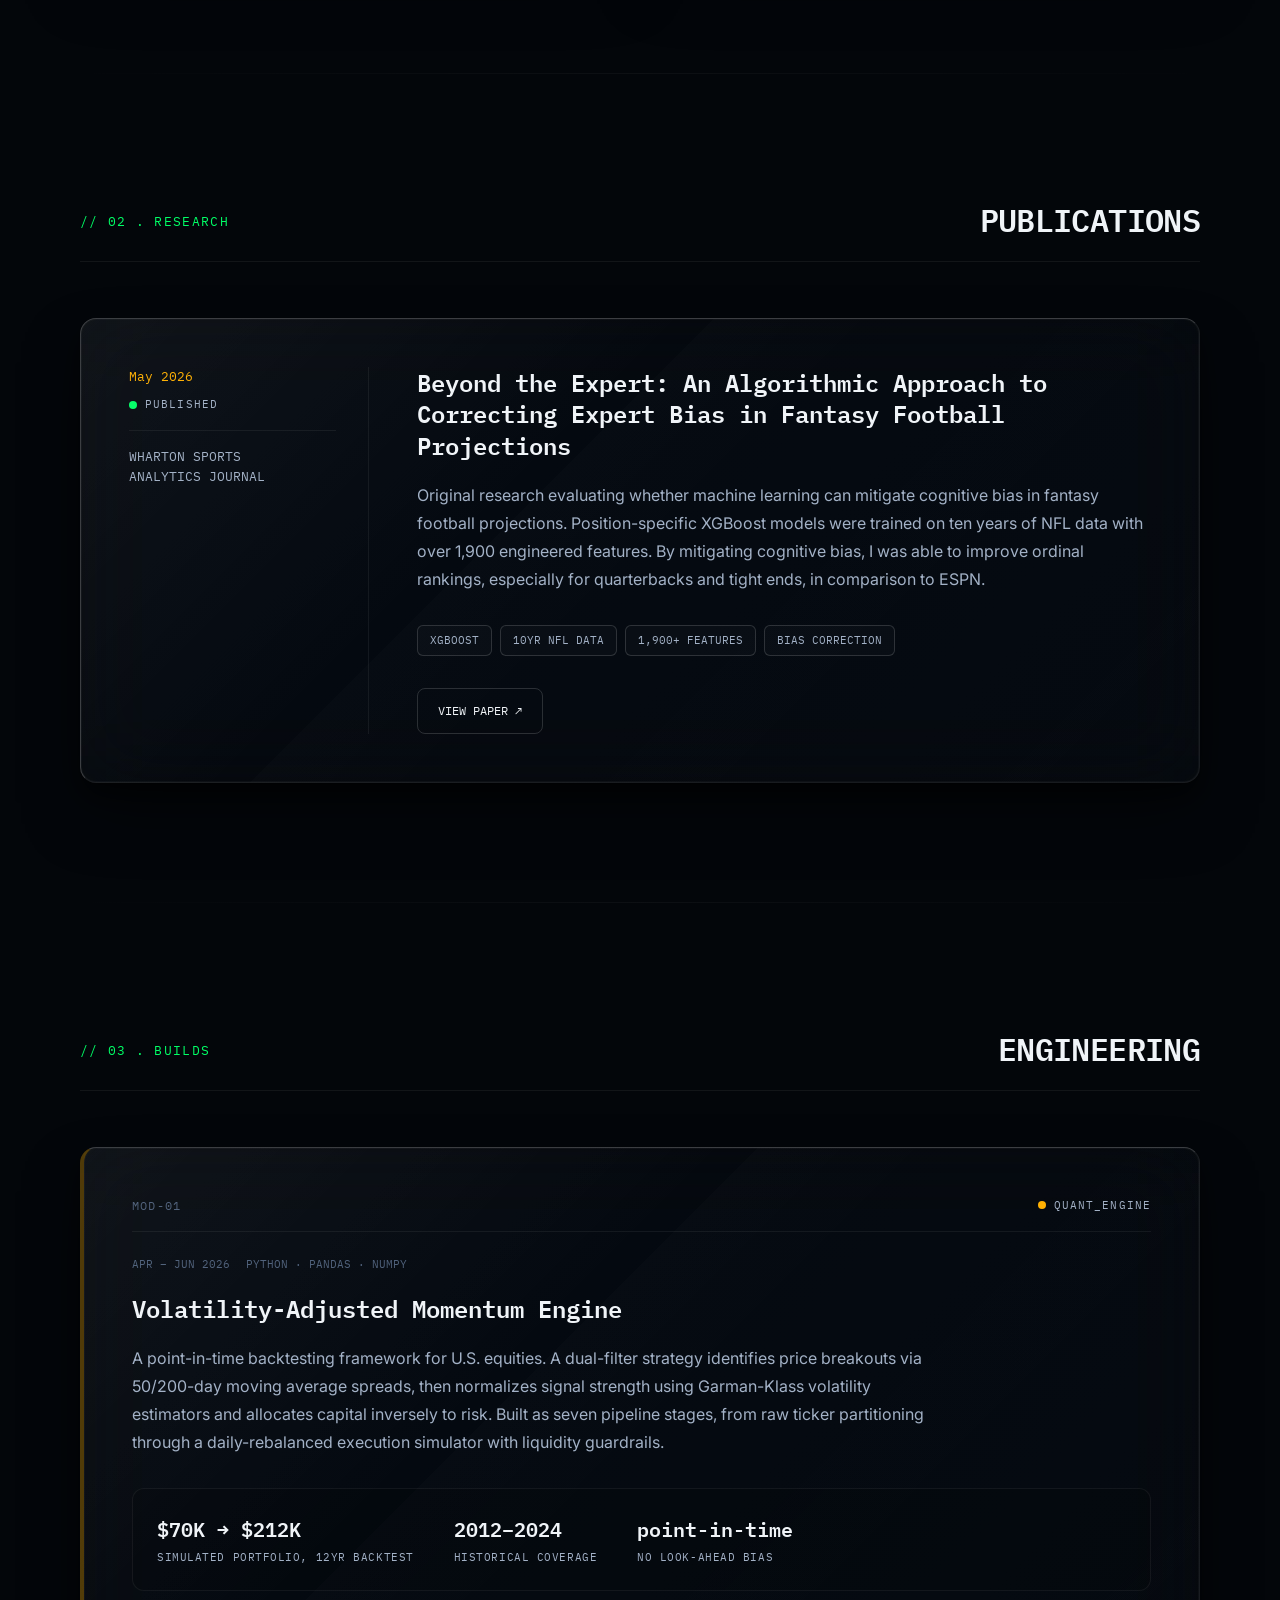
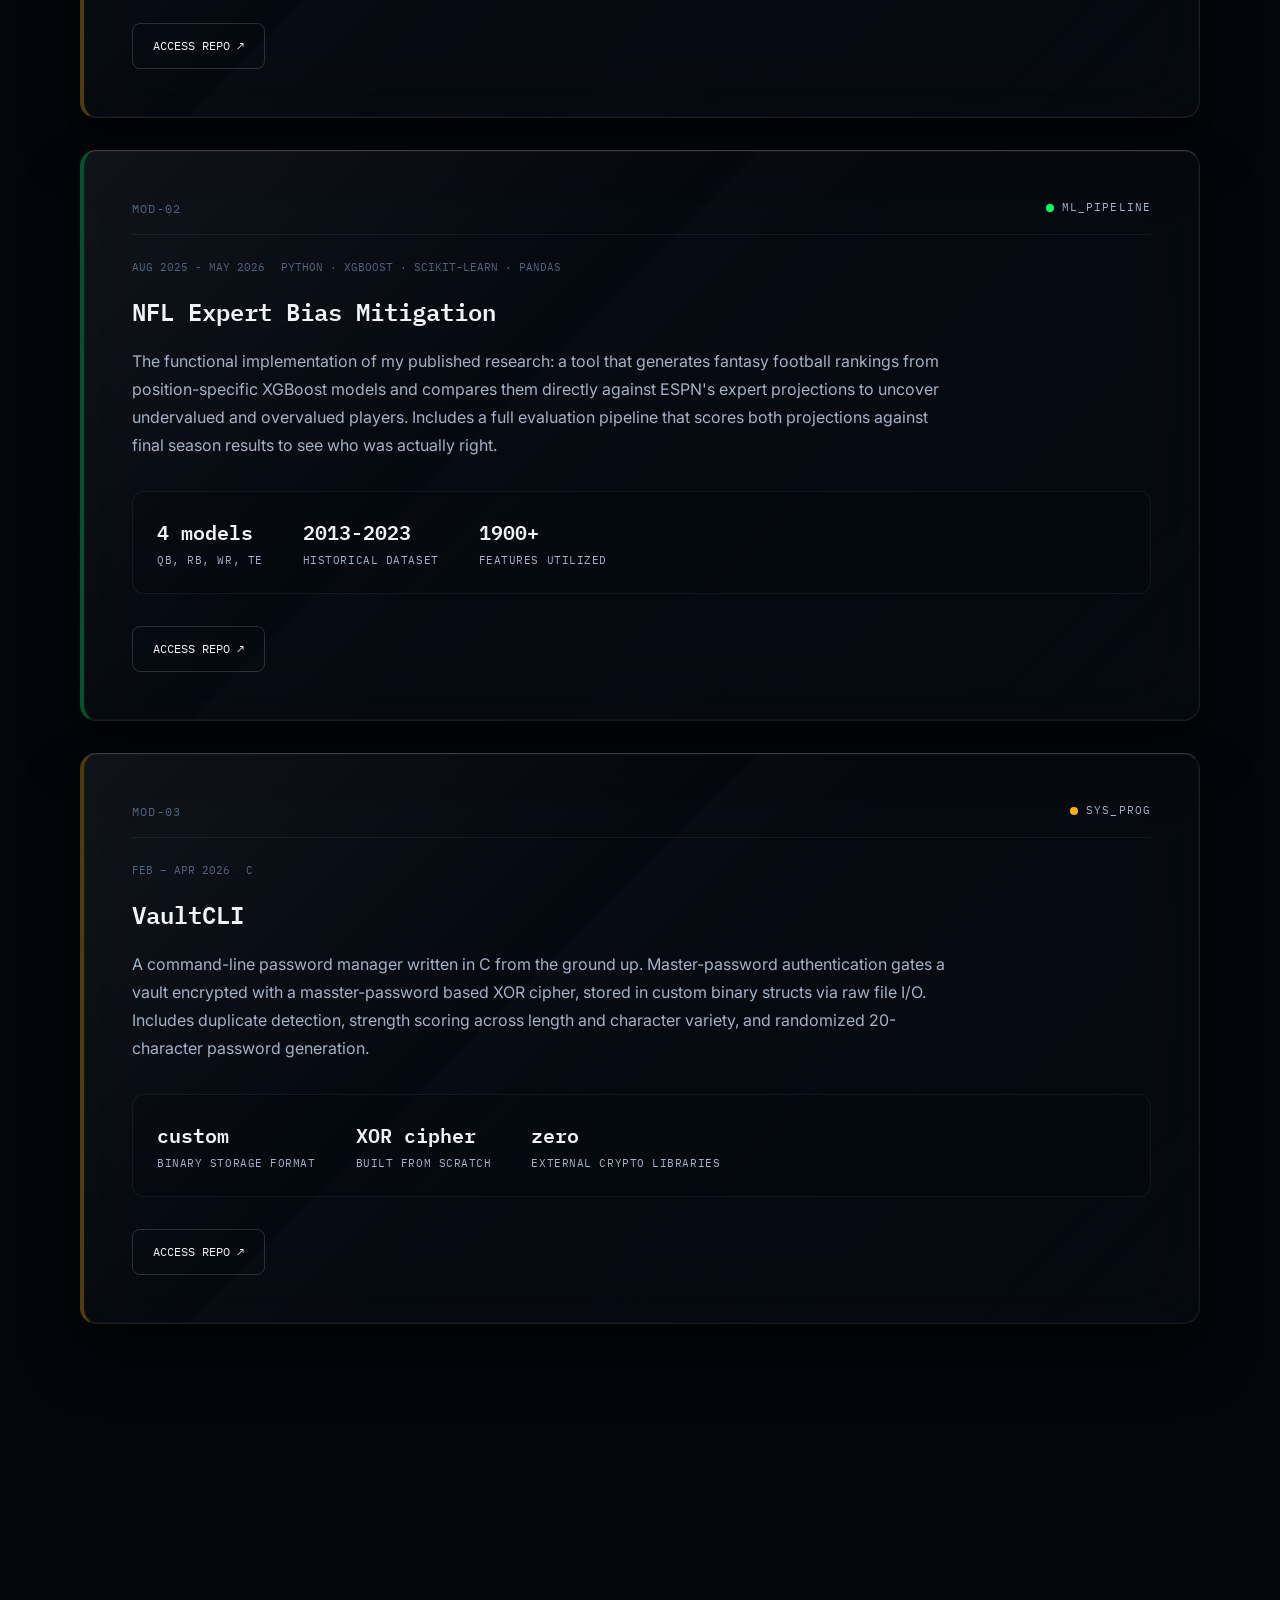
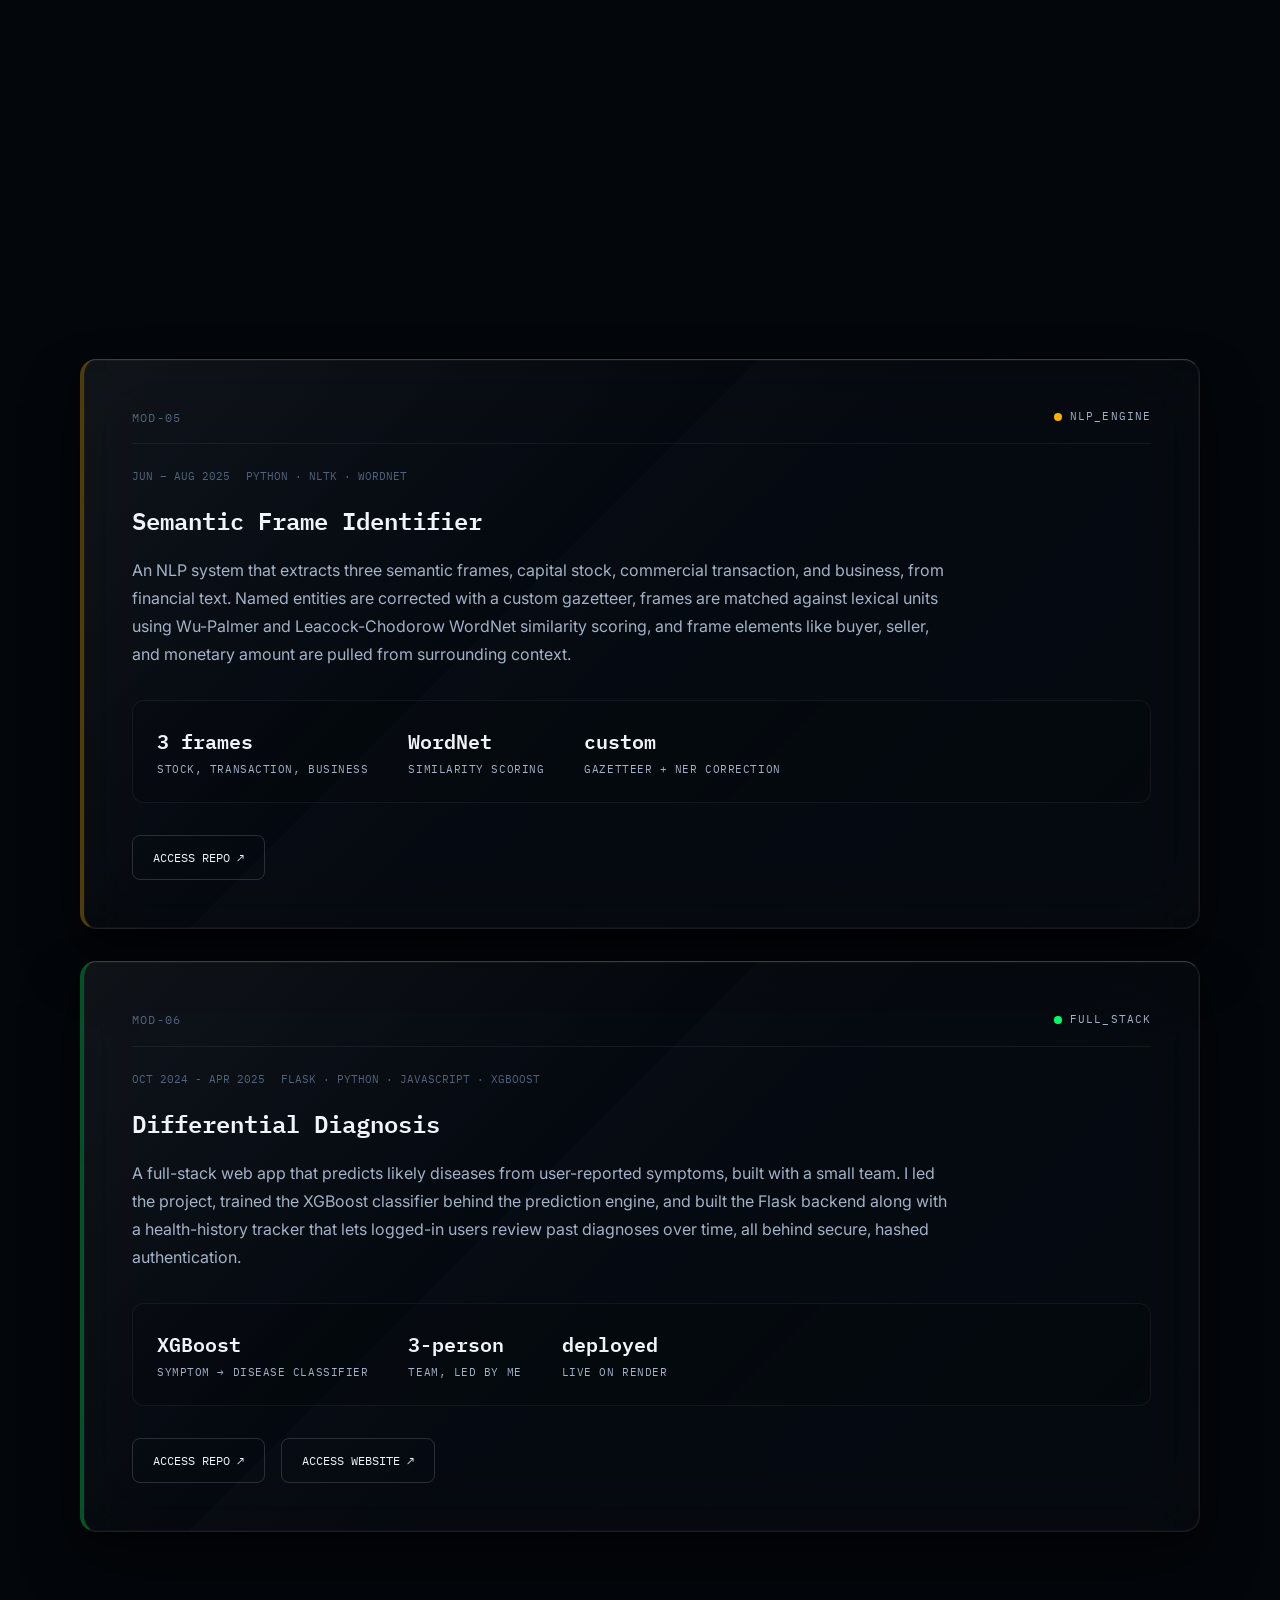
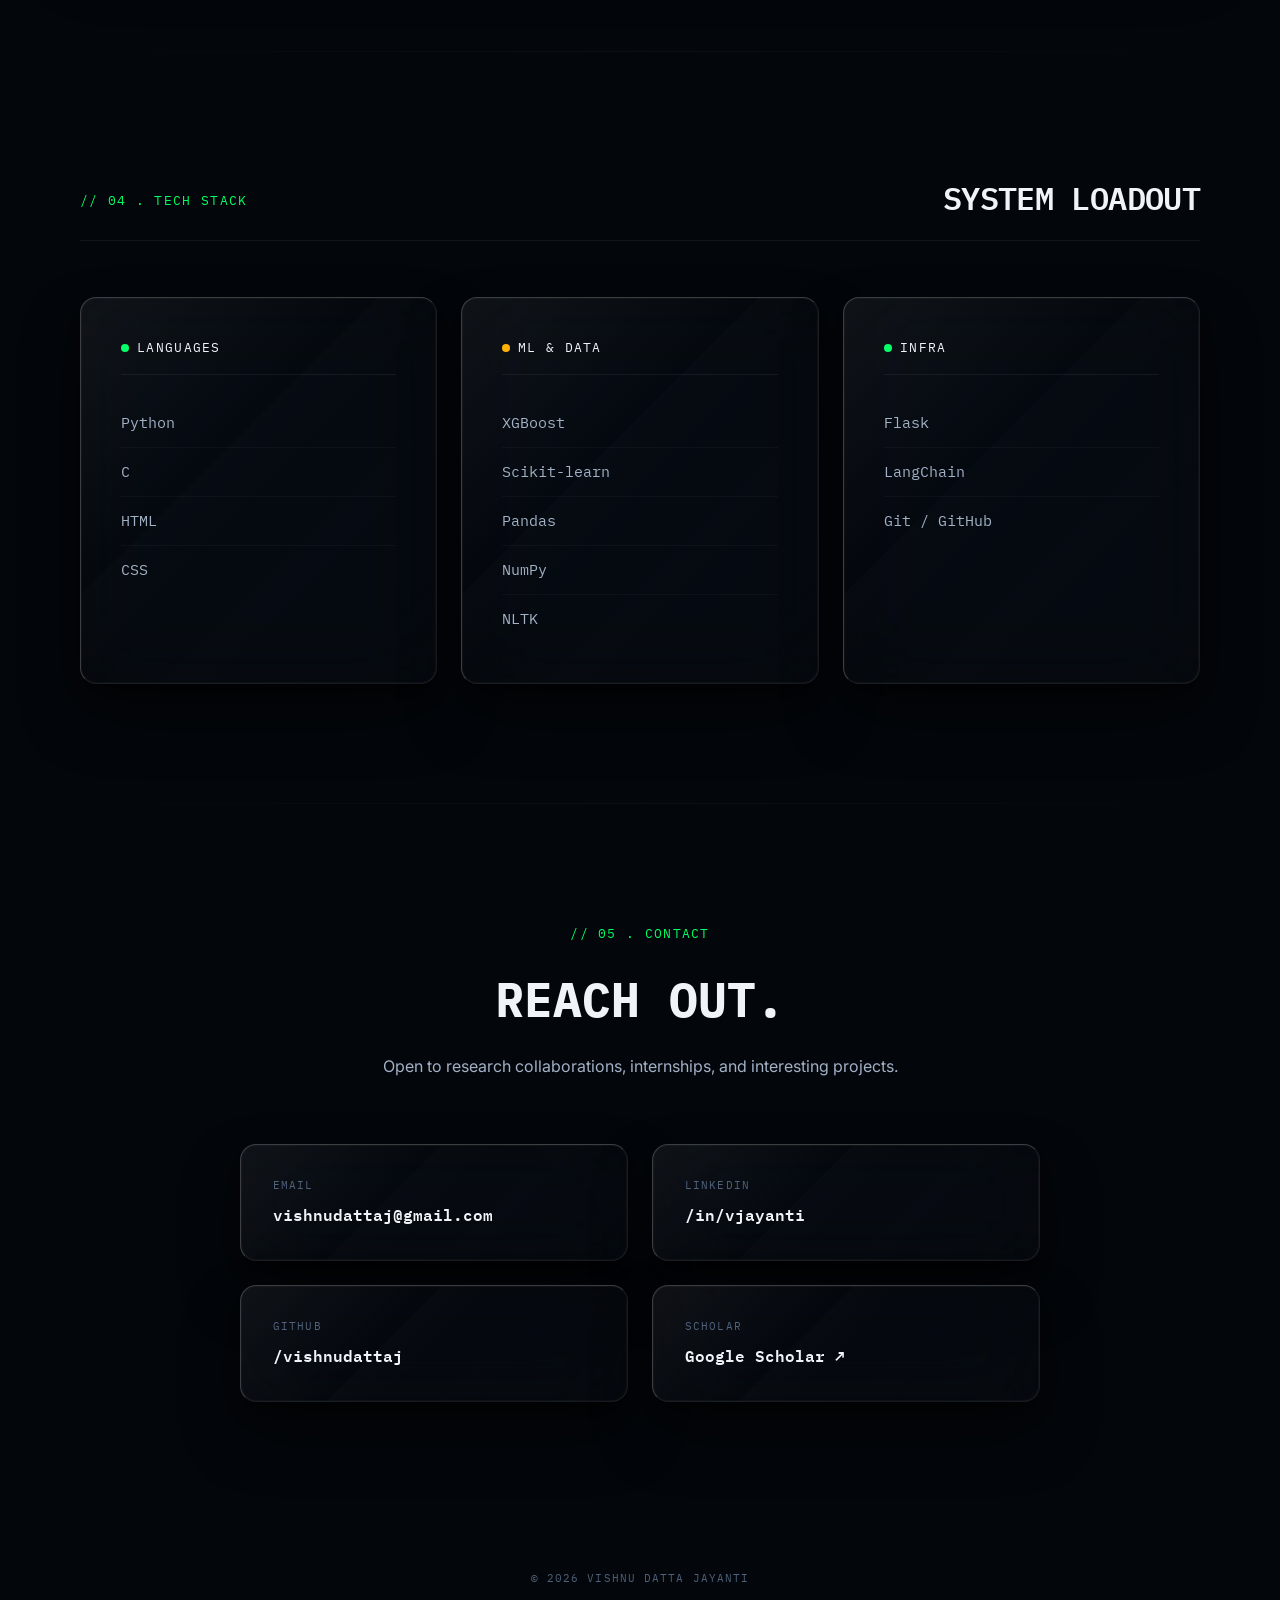
==== commit 03a3581c: "Update contact description for clarity" ====
--- a/index.html
+++ b/index.html
@@ -363,7 +363,7 @@
     <div class="section-inner contact-inner">
       <p class="eyebrow">// 05 . CONTACT</p>
       <h2 class="contact-title">Reach Out.</h2>
-      <p class="contact-sub">Open to research collaborations, internships, and quant/ML engineering roles.</p>
+      <p class="contact-sub">Open to research collaborations, internships, and interesting projects.</p>
       <div class="contact-links reveal">
         <a href="mailto:vishnudattaj@gmail.com" class="glass-panel contact-link">
           <span class="contact-label">EMAIL</span>
--- a/style.css
+++ b/style.css
@@ -1,30 +1,52 @@
 /* ============================================
-   TOKENS
+   TOKENS & THEME VARIABLES
    ============================================ */
 :root {
-  --bg: #0B0E14;
-  --bg-raised: #11151D;
-  --bg-raised-2: #161B25;
-  --ink: #EDE9E0;
-  --ink-dim: #9CA3B0;
-  --ink-faint: #5B6371;
-  --line: #232A36;
-  --line-bright: #323B4A;
-  --green: #7FFFA1;
-  --green-dim: #4FAE6E;
-  --amber: #D9A05B;
-  --red: #E0654E;
+  --bg: #03060A;
+  
+  /* Apple Physical Glass Whiteboard Tokens */
+  --bg-glass: linear-gradient(135deg, rgba(255, 255, 255, 0.03) 0%, rgba(240, 245, 255, 0.01) 50%, rgba(255, 255, 255, 0.02) 100%);
+  --bg-glass-hover: linear-gradient(135deg, rgba(255, 255, 255, 0.07) 0%, rgba(240, 245, 255, 0.03) 50%, rgba(255, 255, 255, 0.05) 100%);
+  
+  /* Polished glass whiteboard bevel edge (light tint) */
+  --glass-border: rgba(255, 255, 255, 0.08);
+  --glass-edge-highlight: rgba(255, 255, 255, 0.22); 
+  --glass-radius: 16px;
+  
+  /* Multi-layered physical depth shadow */
+  --glass-shadow: 
+    0 1px 2px rgba(0, 0, 0, 0.3),
+    0 12px 24px rgba(0, 0, 0, 0.45),
+    0 32px 64px -12px rgba(0, 0, 0, 0.5),
+    inset 0 0 0 1px rgba(255, 255, 255, 0.03); /* Interior crystal clarity boundary */
+  
+  --ink: #F0F4F8;
+  --ink-dim: #A2B1C6;
+  --ink-faint: #4E607A;
+  
+  --line: rgba(255, 255, 255, 0.06);
+  --line-bright: rgba(255, 255, 255, 0.15);
+  
+  --neon-green: #00FF66;
+  --green-dim: #00CC52;
+  --green-glow: rgba(0, 255, 102, 0.15);
+  
+  --neon-amber: #FFB000;
+  --amber-dim: #CC8D00;
+  --amber-glow: rgba(255, 176, 0, 0.15);
+  
+  --red: #FF3333;
 
   --font-display: 'IBM Plex Mono', ui-monospace, monospace;
   --font-body: 'Inter', -apple-system, sans-serif;
 
-  --max-w: 1080px;
+  --max-w: 1120px;
   --edge: clamp(20px, 5vw, 64px);
 }
 
 * { box-sizing: border-box; margin: 0; padding: 0; }
 
-html { scroll-behavior: smooth; }
+html { scroll-behavior: smooth; background-color: var(--bg); }
 
 @media (prefers-reduced-motion: reduce) {
   html { scroll-behavior: auto; }
@@ -46,22 +68,18 @@
   overflow-x: hidden;
 }
 
-a {
-  color: inherit;
-  text-decoration: none;
-}
-
+a { color: inherit; text-decoration: none; }
 ul { list-style: none; }
 
 /* ============================================
-   AMBIENT TEXTURE
+   AMBIENT BACKGROUND GRID
    ============================================ */
 .grain {
   position: fixed;
   inset: 0;
   z-index: 200;
   pointer-events: none;
-  opacity: 0.035;
+  opacity: 0.04;
   background-image: url("data:image/svg+xml,%3Csvg xmlns='http://www.w3.org/2000/svg' width='80' height='80'%3E%3Cfilter id='n'%3E%3CfeTurbulence type='fractalNoise' baseFrequency='0.9' numOctaves='2' stitchTiles='stitch'/%3E%3C/filter%3E%3Crect width='100%25' height='100%25' filter='url(%23n)'/%3E%3C/svg%3E");
 }
 
@@ -70,23 +88,54 @@
   inset: 0;
   z-index: 199;
   pointer-events: none;
-  background: linear-gradient(180deg, transparent 0%, rgba(127,255,161,0.015) 50%, transparent 100%);
+  background: linear-gradient(180deg, transparent 0%, rgba(255, 255, 255, 0.01) 50%, transparent 100%);
   background-size: 100% 4px;
-  opacity: 0.4;
-}
-
-/* ============================================
-   NAV
+  opacity: 0.3;
+}
+
+.grid-field {
+  position: absolute;
+  inset: -10%;
+  background-image:
+    linear-gradient(rgba(255, 255, 255, 0.03) 1px, transparent 1px),
+    linear-gradient(90deg, rgba(255, 255, 255, 0.03) 1px, transparent 1px);
+  background-size: 50px 50px;
+  opacity: 0.9;
+  mask-image: radial-gradient(ellipse 80% 80% at 50% 30%, black 20%, transparent 80%);
+  -webkit-mask-image: radial-gradient(ellipse 80% 80% at 50% 30%, black 20%, transparent 80%);
+  transform: perspective(600px) rotateX(16deg);
+  transform-origin: top center;
+}
+
+.grid-spotlight {
+  position: absolute;
+  inset: -10%;
+  background-image:
+    linear-gradient(rgba(0, 255, 102, 0.15) 1px, transparent 1px),
+    linear-gradient(90deg, rgba(0, 255, 102, 0.15) 1px, transparent 1px);
+  background-size: 50px 50px;
+  opacity: 0;
+  transition: opacity 0.5s ease;
+  mask-image: radial-gradient(circle 350px at var(--mx, 50%) var(--my, 30%), black 0%, transparent 100%);
+  -webkit-mask-image: radial-gradient(circle 350px at var(--mx, 50%) var(--my, 30%), black 0%, transparent 100%);
+  transform: perspective(600px) rotateX(16deg);
+  transform-origin: top center;
+}
+
+.hero:hover .grid-spotlight { opacity: 1; }
+
+/* ============================================
+   NAVBAR (Liquid Floating Bar)
    ============================================ */
 .nav {
   position: fixed;
-  top: 0;
-  left: 0;
-  right: 0;
+  top: 0; left: 0; right: 0;
   z-index: 100;
-  background: rgba(11,14,20,0.78);
-  backdrop-filter: blur(10px);
+  background: rgba(3, 6, 10, 0.4);
+  backdrop-filter: blur(32px) saturate(200%);
+  -webkit-backdrop-filter: blur(32px) saturate(200%);
   border-bottom: 1px solid var(--line);
+  transition: background 0.3s ease, box-shadow 0.3s ease;
 }
 
 .nav-inner {
@@ -105,694 +154,350 @@
   font-size: 15px;
   letter-spacing: 0.04em;
   color: var(--ink);
-  flex-shrink: 0;
-}
-
-.cursor {
-  color: var(--green);
-  animation: blink 1.1s steps(1) infinite;
-}
-
-@keyframes blink {
-  0%, 49% { opacity: 1; }
-  50%, 100% { opacity: 0; }
-}
-
-.nav-links {
-  display: flex;
-  gap: 28px;
-  font-family: var(--font-display);
-  font-size: 12.5px;
-  letter-spacing: 0.03em;
-}
-
-.nav-links a {
-  color: var(--ink-dim);
-  transition: color 0.2s ease;
-  white-space: nowrap;
+}
+
+.cursor { color: var(--neon-green); animation: blink 1.1s steps(1) infinite; }
+@keyframes blink { 0%, 49% { opacity: 1; } 50%, 100% { opacity: 0; } }
+
+.nav-links { display: flex; gap: 28px; font-family: var(--font-display); font-size: 12px; letter-spacing: 0.05em; text-transform: uppercase; }
+.nav-links a { color: var(--ink-dim); transition: color 0.2s ease; position: relative; }
+.nav-links a:hover { color: var(--neon-green); }
+.nav-links a.is-active { color: var(--neon-green); }
+.nav-links a.is-active .nav-num { color: var(--green-dim); }
+.nav-num { color: var(--ink-faint); margin-right: 6px; }
+
+.nav-cta {
+  font-family: var(--font-display); font-size: 12px;
+  border: 1px solid var(--neon-green);
+  padding: 7px 14px; border-radius: 4px;
+  color: var(--neon-green); background: rgba(0, 255, 102, 0.05);
+  transition: all 0.2s ease; text-transform: uppercase;
+}
+.nav-cta:hover { background: var(--neon-green); color: var(--bg); box-shadow: 0 0 15px var(--green-glow); }
+
+@media (max-width: 800px) { .nav-links { display: none; } }
+
+/* ============================================
+   ARCHITECTURAL LIQUID GLASS PANELS
+   ============================================ */
+.glass-panel {
+  background: var(--bg-glass);
+  
+  /* Massive structural refraction */
+  backdrop-filter: blur(40px) saturate(160%);
+  -webkit-backdrop-filter: blur(40px) saturate(160%);
+  
+  /* Clean cut polished crystal borders */
+  border: 1px solid var(--glass-border);
+  border-top-color: var(--glass-edge-highlight); 
+  border-left-color: var(--glass-edge-highlight); 
+  border-radius: var(--glass-radius);
+  
+  /* Hyper-realistic volumetric shadows */
+  box-shadow: var(--glass-shadow);
+  
   position: relative;
-}
-
-.nav-links a:hover { color: var(--green); }
-
-.nav-links a.is-active {
-  color: var(--green);
-}
-
-.nav-links a.is-active .nav-num {
-  color: var(--green-dim);
-}
-
-.nav-num {
-  color: var(--ink-faint);
-  margin-right: 6px;
-}
-
-.nav-cta {
-  font-family: var(--font-display);
-  font-size: 12.5px;
-  border: 1px solid var(--line-bright);
-  padding: 7px 14px;
-  border-radius: 3px;
-  color: var(--ink);
-  transition: all 0.2s ease;
-  flex-shrink: 0;
-}
-
-.nav-cta:hover {
-  border-color: var(--green);
-  color: var(--green);
-  background: rgba(127,255,161,0.06);
-}
-
-@media (max-width: 760px) {
-  .nav-links { display: none; }
-}
-
-/* ============================================
-   HERO
+  transition: all 0.5s cubic-bezier(0.16, 1, 0.3, 1);
+}
+
+/* Glass panel gloss overlay effect */
+.glass-panel::after {
+  content: '';
+  position: absolute;
+  inset: 0;
+  border-radius: calc(var(--glass-radius) - 1px);
+  background: linear-gradient(135deg, rgba(255, 255, 255, 0.03) 0%, transparent 40%, rgba(255, 255, 255, 0.01) 40%, transparent 100%);
+  pointer-events: none;
+  z-index: 2;
+}
+
+.pulse {
+  width: 8px; height: 8px; border-radius: 50%;
+  display: inline-block; margin-right: 8px;
+}
+.pulse.green { background: var(--neon-green); color: var(--neon-green); animation: pulseGlow 2s infinite; }
+.pulse.amber { background: var(--neon-amber); color: var(--neon-amber); animation: pulseGlow 2s infinite 1s; }
+
+@keyframes pulseGlow {
+  0% { box-shadow: 0 0 0 0 rgba(currentColor, 0.5); }
+  70% { box-shadow: 0 0 0 6px rgba(currentColor, 0); }
+  100% { box-shadow: 0 0 0 0 rgba(currentColor, 0); }
+}
+
+.status-indicator {
+  display: flex; align-items: center;
+  font-family: var(--font-display); font-size: 11px;
+  letter-spacing: 0.1em; color: var(--ink-dim); text-transform: uppercase;
+}
+
+/* ============================================
+   HERO & GLASS TERMINAL 
    ============================================ */
 .hero {
   position: relative;
   min-height: 100vh;
-  display: flex;
-  flex-direction: column;
-  justify-content: center;
-  padding: 110px var(--edge) 0;
+  display: flex; flex-direction: column; justify-content: center;
+  padding: 140px var(--edge) 0; overflow: hidden;
+}
+.hero-bg { position: absolute; inset: 0; z-index: 0; }
+.hero-inner { position: relative; z-index: 1; max-width: var(--max-w); margin: 0 auto; width: 100%; }
+
+.terminal-block {
+  background: var(--bg-glass);
+  backdrop-filter: blur(40px) saturate(160%);
+  -webkit-backdrop-filter: blur(40px) saturate(160%);
+  
+  border: 1px solid var(--glass-border);
+  border-top-color: var(--glass-edge-highlight);
+  border-left-color: var(--glass-edge-highlight);
+  border-radius: var(--glass-radius);
+  max-width: 540px;
+  margin-bottom: 40px;
+  box-shadow: var(--glass-shadow);
   overflow: hidden;
-}
-
-.hero-bg {
-  position: absolute;
-  inset: 0;
-  z-index: 0;
-}
-
-.grid-field {
-  position: absolute;
-  inset: -10%;
-  background-image:
-    linear-gradient(var(--line) 1px, transparent 1px),
-    linear-gradient(90deg, var(--line) 1px, transparent 1px);
-  background-size: 64px 64px;
-  opacity: 0.35;
-  mask-image: radial-gradient(ellipse 70% 60% at 50% 30%, black 10%, transparent 75%);
-}
-
-/* mouse-reactive spotlight, layered above the base grid */
-.grid-spotlight {
-  position: absolute;
-  inset: -10%;
-  background-image:
-    linear-gradient(var(--green-dim) 1px, transparent 1px),
-    linear-gradient(90deg, var(--green-dim) 1px, transparent 1px);
-  background-size: 64px 64px;
-  opacity: 0;
-  transition: opacity 0.4s ease;
-  mask-image: radial-gradient(circle 260px at var(--mx, 50%) var(--my, 30%), black 0%, transparent 100%);
-  -webkit-mask-image: radial-gradient(circle 260px at var(--mx, 50%) var(--my, 30%), black 0%, transparent 100%);
-}
-
-.hero:hover .grid-spotlight {
-  opacity: 0.5;
-}
-
-@media (hover: none) {
-  .grid-spotlight { display: none; }
-}
-
-.hero-inner {
   position: relative;
-  z-index: 1;
-  max-width: var(--max-w);
-  margin: 0 auto;
-  width: 100%;
-}
-
-.terminal-block {
-  background: var(--bg-raised);
-  border: 1px solid var(--line);
-  border-radius: 8px;
-  max-width: 480px;
-  margin-bottom: 40px;
-  box-shadow: 0 24px 60px -20px rgba(0,0,0,0.6);
+}
+
+.terminal-block::after {
+  content: ''; position: absolute; inset: 0; pointer-events: none;
+  background: linear-gradient(135deg, rgba(255, 255, 255, 0.04) 0%, transparent 35%);
+  z-index: 2;
 }
 
 .term-bar {
-  display: flex;
-  align-items: center;
-  gap: 8px;
-  padding: 10px 14px;
-  border-bottom: 1px solid var(--line);
-}
-
-.dot {
-  width: 9px;
-  height: 9px;
-  border-radius: 50%;
-  display: inline-block;
-}
-.dot.red { background: #4a3530; box-shadow: inset 0 0 0 1px #5a423c; }
-.dot.amber { background: #4a3f2a; box-shadow: inset 0 0 0 1px #5a4d34; }
-.dot.green { background: #2a4a35; box-shadow: inset 0 0 0 1px #345a3f; }
-
-.term-path {
-  font-family: var(--font-display);
-  font-size: 11.5px;
-  color: var(--ink-faint);
-  margin-left: 8px;
-}
+  display: flex; align-items: center; justify-content: space-between;
+  padding: 12px 18px; 
+  border-bottom: 1px solid rgba(255, 255, 255, 0.05);
+  background: rgba(0, 0, 0, 0.25);
+  position: relative; z-index: 3;
+}
+.term-dots { display: flex; gap: 8px; }
+.dot { width: 11px; height: 11px; border-radius: 50%; display: inline-block; }
+.dot.red { background: var(--red); }
+.dot.amber { background: var(--neon-amber); }
+.dot.green { background: var(--neon-green); }
+
+.term-path { font-family: var(--font-display); font-size: 11px; color: var(--ink-dim); letter-spacing: 0.05em; }
 
 .term-body {
-  padding: 16px 18px 18px;
-  font-family: var(--font-display);
-  font-size: 13px;
-  line-height: 1.85;
-  min-height: 150px;
-  color: var(--ink-dim);
-}
-
-.term-body .prompt { color: var(--green-dim); }
+  padding: 24px;
+  font-family: var(--font-display); font-size: 13px; line-height: 1.85;
+  min-height: 170px; color: var(--ink-dim);
+  position: relative; z-index: 3;
+}
+.term-body .prompt { color: var(--neon-green); margin-right: 8px;}
 .term-body .out { color: var(--ink); }
 .term-body .dim { color: var(--ink-faint); }
+.term-body .compile { color: var(--neon-amber); font-size: 11px; opacity: 0.7;}
 
 .hero-name {
-  font-family: var(--font-display);
-  font-weight: 700;
-  text-transform: uppercase;
-  line-height: 0.95;
-  letter-spacing: -0.01em;
-}
-
-.hero-name .line1,
-.hero-name .line2 {
-  display: block;
-  font-size: clamp(48px, 9vw, 104px);
-}
-
-.hero-name .line2 {
-  color: var(--ink-faint);
-  -webkit-text-stroke: 1px var(--ink);
-  color: transparent;
-}
-
-.blip {
-  color: var(--green);
-  -webkit-text-stroke: 0;
-}
-
-.hero-tag {
-  margin-top: 28px;
-  max-width: 560px;
-  font-size: 17px;
-  color: var(--ink-dim);
-  line-height: 1.7;
-}
-
-.hero-actions {
-  margin-top: 36px;
-  display: flex;
-  gap: 14px;
-  flex-wrap: wrap;
-}
+  font-family: var(--font-display); font-weight: 700; text-transform: uppercase;
+  line-height: 0.95; letter-spacing: -0.02em;
+}
+.hero-name .line1, .hero-name .line2 { display: block; font-size: clamp(40px, 8vw, 96px); }
+.hero-name .line1 { text-shadow: 0 0 30px rgba(255,255,255,0.05); }
+.hero-name .line2 { color: transparent; -webkit-text-stroke: 1.5px rgba(255,255,255,1); }
+.blip { color: var(--neon-green); -webkit-text-stroke: 0; text-shadow: 0 0 15px var(--neon-green); }
+
+.hero-tag { margin-top: 24px; max-width: 600px; font-size: 17px; color: var(--ink-dim); line-height: 1.7; }
+
+.hero-actions { margin-top: 40px; display: flex; gap: 16px; flex-wrap: wrap; }
 
 .btn {
-  font-family: var(--font-display);
-  font-size: 13px;
-  letter-spacing: 0.02em;
-  padding: 13px 24px;
-  border-radius: 4px;
-  transition: all 0.2s ease;
-  display: inline-block;
-}
-
+  font-family: var(--font-display); font-size: 13px; letter-spacing: 0.08em; text-transform: uppercase;
+  padding: 14px 28px; border-radius: 8px; transition: all 0.3s cubic-bezier(0.16, 1, 0.3, 1); display: inline-block; font-weight: 600;
+}
 .btn-primary {
-  background: var(--green);
-  color: #0B0E14;
-  font-weight: 600;
-}
-
-.btn-primary:hover {
-  background: #97ffb3;
-  transform: translateY(-1px);
-}
-
-.btn-ghost {
-  border: 1px solid var(--line-bright);
-  color: var(--ink);
-  background: var(--bg);
-}
-
-.btn-ghost:hover {
-  border-color: var(--ink-dim);
-  background: var(--bg-raised);
-}
-
-/* ticker */
+  background: var(--neon-green); color: #000; box-shadow: 0 4px 12px rgba(0, 255, 102, 0.15);
+}
+.btn-primary:hover { background: #fff; box-shadow: 0 12px 24px rgba(255,255,255,0.2); transform: translateY(-2px); }
+
+.btn-ghost { 
+  border: 1px solid var(--line-bright); color: var(--ink); 
+  background: rgba(255,255,255,0.01); 
+  backdrop-filter: blur(16px); -webkit-backdrop-filter: blur(16px);
+}
+.btn-ghost:hover { border-color: #fff; color: #fff; background: rgba(255, 255, 255, 0.04); transform: translateY(-2px); }
+
+/* TICKER */
 .ticker-wrap {
-  position: relative;
-  z-index: 1;
-  margin-top: 64px;
-  border-top: 1px solid var(--line);
-  border-bottom: 1px solid var(--line);
-  background: var(--bg-raised);
-  overflow: hidden;
-  white-space: nowrap;
-  padding: 14px 0;
-}
-
-.ticker-track {
-  display: inline-flex;
-  align-items: center;
-  animation: scroll-left 38s linear infinite;
-}
-
-.ticker-wrap:hover .ticker-track {
-  animation-play-state: paused;
-}
-
-@keyframes scroll-left {
-  from { transform: translateX(0); }
-  to { transform: translateX(-50%); }
-}
-
-.ticker-item {
-  font-family: var(--font-display);
-  font-size: 13px;
-  color: var(--ink-dim);
-  padding: 0 18px;
-}
-
-.ticker-item b { color: var(--green); font-weight: 600; }
-
-.ticker-sep {
-  color: var(--ink-faint);
-}
-
-/* ============================================
-   SECTIONS — shared
-   ============================================ */
-.section {
-  padding: 100px var(--edge);
-  border-bottom: 1px solid var(--line);
-}
-
-.section-inner {
-  max-width: var(--max-w);
-  margin: 0 auto;
-}
-
-.eyebrow {
-  font-family: var(--font-display);
-  font-size: 12.5px;
-  color: var(--green-dim);
-  letter-spacing: 0.06em;
-  margin-bottom: 16px;
-}
-
-.section-title {
-  font-family: var(--font-display);
-  font-weight: 600;
-  font-size: clamp(28px, 4vw, 38px);
-  margin-bottom: 48px;
-  letter-spacing: -0.01em;
-}
-
-/* ============================================
-   LOG
-   ============================================ */
-.log-grid {
-  display: grid;
-  grid-template-columns: repeat(2, 1fr);
-  gap: 1px;
-  background: var(--line);
-  border: 1px solid var(--line);
-  border-radius: 8px;
-  overflow: hidden;
-}
-
-.log-entry {
-  background: var(--bg-raised);
-  padding: 32px;
-}
+  position: relative; z-index: 1; margin-top: 80px;
+  border-top: 1px solid rgba(255, 255, 255, 0.06); border-bottom: 1px solid rgba(255, 255, 255, 0.06);
+  background: rgba(255, 255, 255, 0.01); overflow: hidden; white-space: nowrap; padding: 14px 0;
+  backdrop-filter: blur(16px); -webkit-backdrop-filter: blur(16px);
+}
+.ticker-track { display: inline-flex; align-items: center; animation: scroll-left 45s linear infinite; }
+.ticker-wrap:hover .ticker-track { animation-play-state: paused; }
+@keyframes scroll-left { from { transform: translateX(0); } to { transform: translateX(-50%); } }
+
+.ticker-item { font-family: var(--font-display); font-size: 13px; color: var(--ink); padding: 0 24px; text-transform: uppercase;}
+.ticker-item b { color: #fff; font-weight: 600; }
+.ticker-arr { font-size: 10px; margin-right: 4px; }
+.ticker-arr.up { color: var(--neon-green); }
+.ticker-arr.check { color: var(--neon-amber); }
+.ticker-sep { color: var(--line-bright); }
+
+/* ============================================
+   SECTIONS
+   ============================================ */
+.section { padding: 120px var(--edge); position: relative; }
+.section::after {
+  content: ''; position: absolute; bottom: 0; left: var(--edge); right: var(--edge); height: 1px;
+  background: linear-gradient(90deg, transparent, rgba(255,255,255,0.04), transparent);
+}
+.section-inner { max-width: var(--max-w); margin: 0 auto; }
+
+.section-header { display: flex; justify-content: space-between; align-items: flex-end; margin-bottom: 56px; border-bottom: 1px solid var(--line); padding-bottom: 16px; }
+.eyebrow { font-family: var(--font-display); font-size: 13px; color: var(--neon-green); letter-spacing: 0.1em; text-transform: uppercase; margin-bottom: 12px; }
+.section-title { font-family: var(--font-display); font-weight: 600; font-size: clamp(24px, 3vw, 32px); letter-spacing: -0.02em; text-transform: uppercase; margin: 0; }
+@media (max-width: 600px) { .section-header { flex-direction: column; align-items: flex-start; gap: 16px; } }
+
+/* LOG */
+.log-grid { display: grid; grid-template-columns: repeat(2, 1fr); gap: 24px; }
+.log-entry { padding: 36px; }
+.log-entry:hover { background: var(--bg-glass-hover); border-color: rgba(255,255,255,0.15); transform: translateY(-4px); box-shadow: 0 40px 80px rgba(0, 0, 0, 0.55); }
 
 .log-tag {
+  display: inline-block; font-family: var(--font-display); font-size: 11px; text-transform: uppercase;
+  letter-spacing: 0.1em; color: var(--neon-amber); border: 1px solid rgba(255,176,0,0.25);
+  background: rgba(255, 176, 0, 0.04); padding: 6px 12px; border-radius: 6px; margin-bottom: 20px;
+}
+.log-entry p { color: var(--ink-dim); font-size: 15px; line-height: 1.7; }
+.log-entry strong { color: var(--ink); font-weight: 600; }
+@media (max-width: 700px) { .log-grid { grid-template-columns: 1fr; } }
+
+/* ============================================
+   SINGLE COLUMN PROJECTS (Interactive Side Accents)
+   ============================================ */
+.project-grid { display: grid; grid-template-columns: 1fr; gap: 32px; }
+
+.project { padding: 48px; display: flex; flex-direction: column; }
+
+/* Subdued, elegant base accents */
+.project[data-accent="amber"] { border-left: 4px solid rgba(255, 176, 0, 0.3); }
+.project[data-accent="green"] { border-left: 4px solid rgba(0, 255, 102, 0.3); }
+
+.project:hover { 
+  background: var(--bg-glass-hover); 
+  transform: translateY(-4px); 
+  box-shadow: 0 40px 80px rgba(0,0,0,0.55); 
+  
+  /* Catch glass highlights on three sides, leaving left side color untouched */
+  border-top-color: rgba(255, 255, 255, 0.16);
+  border-right-color: rgba(255, 255, 255, 0.12);
+  border-bottom-color: rgba(255, 255, 255, 0.12);
+}
+
+/* Accent lines and text elements wake up and get bright on hover */
+.project[data-accent="amber"]:hover { 
+  border-left-color: rgba(255, 176, 0, 0.9); 
+}
+.project[data-accent="amber"]:hover .stat-val {
+  color: var(--neon-amber);
+  text-shadow: 0 0 10px rgba(255, 176, 0, 0.3);
+}
+
+.project[data-accent="green"]:hover { 
+  border-left-color: rgba(0, 255, 102, 0.9); 
+}
+.project[data-accent="green"]:hover .stat-val {
+  color: var(--neon-green);
+  text-shadow: 0 0 10px rgba(0, 255, 102, 0.3);
+}
+
+.module-header { display: flex; justify-content: space-between; align-items: center; border-bottom: 1px solid var(--line); padding-bottom: 16px; margin-bottom: 24px; }
+.module-id { font-family: var(--font-display); font-size: 12px; color: var(--ink-faint); letter-spacing: 0.1em; }
+
+.project-meta { display: flex; gap: 16px; font-family: var(--font-display); font-size: 11px; color: var(--ink-faint); margin-bottom: 16px; text-transform: uppercase; }
+.project-title { font-family: var(--font-display); font-size: 24px; font-weight: 600; margin-bottom: 16px; color: var(--ink); }
+.project-desc { color: var(--ink-dim); font-size: 16px; line-height: 1.75; margin-bottom: 32px; flex-grow: 1; max-width: 820px; }
+
+.project-stats { display: flex; gap: 40px; flex-wrap: wrap; background: rgba(0,0,0,0.15); padding: 24px; border-radius: 12px; border: 1px solid var(--line); margin-bottom: 32px;}
+.stat { display: flex; flex-direction: column; gap: 4px; }
+.stat-val { font-family: var(--font-display); font-size: 20px; font-weight: 600; color: var(--ink); transition: color 0.3s ease, text-shadow 0.3s ease; }
+.stat-label { font-size: 11px; color: var(--ink-dim); text-transform: uppercase; letter-spacing: 0.05em; font-family: var(--font-display);}
+
+.project-link {
   display: inline-block;
   font-family: var(--font-display);
-  font-size: 11px;
+  font-size: 12px;
   text-transform: uppercase;
-  letter-spacing: 0.08em;
-  color: var(--amber);
-  border: 1px solid rgba(217,160,91,0.3);
-  background: rgba(217,160,91,0.08);
-  padding: 3px 9px;
-  border-radius: 3px;
-  margin-bottom: 14px;
-}
-
-.log-entry p {
-  color: var(--ink-dim);
-  font-size: 15px;
-  line-height: 1.7;
-}
-
-.log-entry strong { color: var(--ink); font-weight: 600; }
-
-@media (max-width: 700px) {
-  .log-grid { grid-template-columns: 1fr; }
-}
-
-/* ============================================
-   PROJECTS
-   ============================================ */
-.project-list {
-  display: flex;
-  flex-direction: column;
-  gap: 1px;
-  background: var(--line);
-  border: 1px solid var(--line);
+  color: var(--ink);
+  /* Ensure this exists */
+  border: 1px solid var(--line-bright); 
+  padding: 12px 20px;
   border-radius: 8px;
-  overflow: hidden;
-}
-
-.project {
-  background: var(--bg-raised);
-  padding: 36px;
-  position: relative;
-  border-left: 2px solid transparent;
-  transition: border-color 0.25s ease, background 0.25s ease;
-}
-
-.project[data-accent="green"]:hover { border-left-color: var(--green); }
-.project[data-accent="amber"]:hover { border-left-color: var(--amber); }
-.project:hover { background: var(--bg-raised-2); }
-
-.project-meta {
-  display: flex;
-  justify-content: space-between;
-  flex-wrap: wrap;
-  gap: 8px;
-  font-family: var(--font-display);
-  font-size: 12px;
-  color: var(--ink-faint);
-  margin-bottom: 14px;
-}
-
-.project-title {
-  font-family: var(--font-display);
-  font-size: 22px;
-  font-weight: 600;
-  margin-bottom: 14px;
-  color: var(--ink);
-}
-
-.project-desc {
-  color: var(--ink-dim);
-  font-size: 15px;
-  line-height: 1.75;
-  max-width: 720px;
-  margin-bottom: 24px;
-}
-
-.project-stats {
-  display: flex;
-  gap: 36px;
-  flex-wrap: wrap;
-}
-
-.stat {
-  display: flex;
-  flex-direction: column;
-  gap: 4px;
-}
-
-.stat-val {
-  font-family: var(--font-display);
-  font-size: 18px;
-  font-weight: 600;
-  color: var(--green);
-}
-
-.project[data-accent="amber"] .stat-val { color: var(--amber); }
-
-.stat-label {
-  font-size: 12px;
-  color: var(--ink-faint);
-  letter-spacing: 0.01em;
-}
-
-.project-link {
-  display: inline-block;
-  margin-top: 22px;
-  font-family: var(--font-display);
-  font-size: 12.5px;
-  color: var(--ink-dim);
-  border: 1px solid var(--line-bright);
-  padding: 8px 14px;
-  border-radius: 4px;
-  transition: all 0.2s ease;
-}
-
-.project-link:hover {
-  color: var(--green);
-  border-color: var(--green-dim);
-  background: rgba(127,255,161,0.06);
-}
-
-.project[data-accent="amber"] .project-link:hover {
-  color: var(--amber);
-  border-color: var(--amber);
-  background: rgba(217,160,91,0.08);
-}
-
-.project-links {
-  display: flex;
-  gap: 12px;
-  flex-wrap: wrap;
-  margin-top: 22px;
-}
-
-.project-links .project-link {
-  margin-top: 0;
-}
-
-/* ============================================
-   RESEARCH
-   ============================================ */
-.paper-card {
-  display: grid;
-  grid-template-columns: 200px 1fr;
-  gap: 40px;
-  background: var(--bg-raised);
-  border: 1px solid var(--line);
-  border-radius: 8px;
-  padding: 40px;
-}
-
-.paper-left {
-  display: flex;
-  flex-direction: column;
-  gap: 12px;
-  border-right: 1px solid var(--line);
-  padding-right: 32px;
-}
-
-.paper-date {
-  font-family: var(--font-display);
-  font-size: 12.5px;
-  color: var(--green-dim);
-}
-
-.paper-journal {
-  font-family: var(--font-display);
-  font-size: 13px;
-  color: var(--ink-dim);
-  line-height: 1.5;
-}
-
-.paper-title {
-  font-family: var(--font-display);
-  font-size: 22px;
-  font-weight: 600;
-  line-height: 1.35;
-  margin-bottom: 18px;
-  color: var(--ink);
-}
-
-.paper-desc {
-  color: var(--ink-dim);
-  font-size: 15px;
-  line-height: 1.75;
-  margin-bottom: 24px;
-}
-
-.paper-tags {
-  display: flex;
-  flex-wrap: wrap;
-  gap: 8px;
-}
-
-.tag {
-  font-family: var(--font-display);
-  font-size: 11.5px;
-  border: 1px solid var(--line-bright);
-  color: var(--ink-dim);
-  padding: 5px 11px;
-  border-radius: 3px;
-}
-
-@media (max-width: 700px) {
-  .paper-card { grid-template-columns: 1fr; padding: 28px; }
-  .paper-left {
-    border-right: none;
-    border-bottom: 1px solid var(--line);
-    padding-right: 0;
-    padding-bottom: 20px;
-    flex-direction: row;
-    justify-content: space-between;
-  }
-}
-
-/* ============================================
-   STACK
-   ============================================ */
-.stack-grid {
-  display: grid;
-  grid-template-columns: repeat(3, 1fr);
-  gap: 40px;
-}
-
-.stack-col h4 {
-  font-family: var(--font-display);
-  font-size: 12.5px;
-  text-transform: uppercase;
-  letter-spacing: 0.06em;
-  color: var(--green-dim);
-  margin-bottom: 18px;
-  padding-bottom: 12px;
-  border-bottom: 1px solid var(--line);
-}
-
-.stack-col li {
-  font-family: var(--font-display);
-  font-size: 15px;
-  color: var(--ink-dim);
-  padding: 7px 0;
-}
-
-@media (max-width: 700px) {
-  .stack-grid { grid-template-columns: 1fr; gap: 28px; }
-}
-
-/* ============================================
-   CONTACT
-   ============================================ */
-.contact {
-  border-bottom: none;
-  padding-bottom: 60px;
-}
-
-.contact-inner {
-  text-align: center;
-}
-
-.contact .eyebrow { text-align: center; }
-
-.contact-title {
-  font-family: var(--font-display);
-  font-weight: 700;
-  font-size: clamp(36px, 6vw, 56px);
-  margin-bottom: 16px;
-}
-
-.contact-sub {
-  color: var(--ink-dim);
-  font-size: 16px;
-  margin-bottom: 48px;
-}
-
-.contact-links {
-  display: grid;
-  grid-template-columns: repeat(2, 1fr);
-  gap: 1px;
-  background: var(--line);
-  border: 1px solid var(--line);
-  border-radius: 8px;
-  overflow: hidden;
-  max-width: 640px;
-  margin: 0 auto;
-}
-
-.contact-link {
-  background: var(--bg-raised);
-  padding: 24px 28px;
-  display: flex;
-  flex-direction: column;
-  align-items: flex-start;
-  gap: 6px;
-  text-align: left;
-  transition: background 0.2s ease;
-}
-
-.contact-link:hover {
-  background: var(--bg-raised-2);
-}
-
-.contact-link:hover .contact-value {
-  color: var(--green);
-}
-
-.contact-label {
-  font-family: var(--font-display);
-  font-size: 11px;
-  text-transform: uppercase;
-  letter-spacing: 0.08em;
-  color: var(--ink-faint);
-}
-
-.contact-value {
-  font-family: var(--font-display);
-  font-size: 15px;
-  color: var(--ink);
-  transition: color 0.2s ease;
-  word-break: break-word;
-}
-
-@media (max-width: 600px) {
-  .contact-links { grid-template-columns: 1fr; }
-}
-
-/* ============================================
-   FOOTER
-   ============================================ */
-.footer {
-  padding: 28px var(--edge) 40px;
-  display: flex;
-  justify-content: center;
-  font-family: var(--font-display);
-  font-size: 12px;
-  color: var(--ink-faint);
-  max-width: var(--max-w);
-  margin: 0 auto;
-}
-
-/* ============================================
-   SCROLL REVEAL
-   ============================================ */
-.reveal {
-  opacity: 0;
-  transform: translateY(16px);
-  transition: opacity 0.6s ease, transform 0.6s ease;
-}
-
-.reveal.is-visible {
-  opacity: 1;
-  transform: translateY(0);
-}
-
-/* focus visibility */
-a:focus-visible,
-button:focus-visible {
-  outline: 2px solid var(--green);
-  outline-offset: 2px;
-}
+  transition: all 0.3s cubic-bezier(0.16, 1, 0.3, 1);
+}
+
+.project-link:hover { 
+  background: var(--bg-glass-light-hover);
+  /* This is the key: forcing the color change */
+  border-color: #fff !important; 
+  box-shadow: 0 16px 48px rgba(0, 0, 0, 0.55), 0 0 20px rgba(0, 255, 102, 0.08); 
+  transform: translateY(-4px) translateZ(20px); 
+  color: #fff; 
+  text-shadow: 0 0 10px rgba(255, 255, 255, 0.15); 
+}
+
+.project-links { display: flex; gap: 16px; flex-wrap: wrap; }
+
+/* PUBLICATIONS */
+.paper-card { padding: 48px; display: grid; grid-template-columns: 240px 1fr; gap: 48px; }
+.paper-card:hover { background: var(--bg-glass-hover); border-color: rgba(255,255,255,0.15); transform: translateY(-4px); box-shadow: 0 40px 80px rgba(0, 0, 0, 0.55); }
+.paper-left { display: flex; flex-direction: column; gap: 16px; border-right: 1px solid var(--line); padding-right: 32px; }
+.paper-meta-top { display: flex; flex-direction: column; gap: 8px; border-bottom: 1px solid var(--line); padding-bottom: 16px; }
+.paper-date { font-family: var(--font-display); font-size: 13px; color: var(--neon-amber); }
+.paper-journal { font-family: var(--font-display); font-size: 13px; color: var(--ink-dim); line-height: 1.6; text-transform: uppercase; }
+
+.paper-title { font-family: var(--font-display); font-size: 24px; font-weight: 600; line-height: 1.3; margin-bottom: 20px; color: var(--ink); }
+.paper-desc { color: var(--ink-dim); font-size: 16px; line-height: 1.75; margin-bottom: 32px; max-width: 820px; }
+.paper-tags { display: flex; flex-wrap: wrap; gap: 8px; margin-bottom: 32px; }
+.tag { font-family: var(--font-display); font-size: 11px; border: 1px solid rgba(255,255,255,0.15); color: var(--ink-dim); background: rgba(255,255,255,0.02); padding: 6px 12px; border-radius: 6px; text-transform: uppercase;}
+
+@media (max-width: 800px) {
+  .paper-card { grid-template-columns: 1fr; padding: 32px; gap: 32px; }
+  .paper-left { border-right: none; border-bottom: 1px solid var(--line); padding-right: 0; padding-bottom: 24px; flex-direction: row; justify-content: space-between; align-items: flex-end;}
+  .paper-meta-top { border-bottom: none; padding-bottom: 0; }
+}
+
+/* STACK */
+.stack-grid { display: grid; grid-template-columns: repeat(3, 1fr); gap: 24px; }
+.stack-col { padding: 40px; }
+.stack-col:hover { background: var(--bg-glass-hover); border-color: rgba(255,255,255,0.12); transform: translateY(-2px); box-shadow: 0 24px 48px rgba(0, 0, 0, 0.45); }
+.stack-header { display: flex; align-items: center; font-family: var(--font-display); font-size: 13px; text-transform: uppercase; letter-spacing: 0.1em; color: var(--ink); margin-bottom: 24px; padding-bottom: 16px; border-bottom: 1px solid var(--line); }
+.stack-col li { font-family: var(--font-display); font-size: 15px; color: var(--ink-dim); padding: 12px 0; border-bottom: 1px solid rgba(255,255,255,0.03); }
+.stack-col li:last-child { border-bottom: none; }
+@media (max-width: 800px) { .stack-grid { grid-template-columns: 1fr; } }
+
+/* CONTACT */
+.contact { padding-bottom: 120px; }
+.contact::after { display: none; }
+.contact-inner { text-align: center; }
+.contact-inner .eyebrow { margin-bottom: 16px; }
+.contact-title { font-family: var(--font-display); font-weight: 700; font-size: clamp(32px, 5vw, 48px); margin-bottom: 16px; text-transform: uppercase; }
+.contact-sub { color: var(--ink-dim); font-size: 16px; margin-bottom: 64px; }
+
+.contact-links { display: grid; grid-template-columns: repeat(2, 1fr); gap: 24px; max-width: 800px; margin: 0 auto; }
+.contact-link { padding: 32px; display: flex; flex-direction: column; align-items: flex-start; gap: 8px; text-align: left; }
+.contact-link:hover { 
+  background: var(--bg-glass-light-hover); 
+  border-color: var(--neon-green); 
+  box-shadow: 0 16px 48px rgba(0, 0, 0, 0.55), 0 0 20px rgba(0, 255, 102, 0.08); 
+  transform: translateY(-4px) translateZ(20px); 
+}
+
+.contact-link:hover .contact-label { color: #fff; }
+.contact-link:hover .contact-value { color: var(--neon-green); text-shadow: 0 0 10px var(--green-glow); }
+.contact-label { font-family: var(--font-display); font-size: 11px; text-transform: uppercase; letter-spacing: 0.1em; color: var(--ink-faint); transition: color 0.3s; }
+.contact-value { font-family: var(--font-display); font-size: 16px; color: var(--ink); word-break: break-word; transition: color 0.3s; font-weight: 600; }
+@media (max-width: 600px) { .contact-links { grid-template-columns: 1fr; } }
+
+/* FOOTER */
+.footer { padding: 48px var(--edge) 40px; display: flex; justify-content: center; font-family: var(--font-display); font-size: 11px; color: var(--ink-faint); max-width: var(--max-w); margin: 0 auto; text-transform: uppercase; letter-spacing: 0.1em;}
+
+/* SCROLL REVEAL */
+.reveal { opacity: 0; transform: translateY(20px); transition: opacity 0.8s cubic-bezier(0.16, 1, 0.3, 1), transform 0.8s cubic-bezier(0.16, 1, 0.3, 1); }
+.reveal.is-visible { opacity: 1; transform: translateY(0); }
+
+a:focus-visible, button:focus-visible { outline: 2px solid var(--neon-green); outline-offset: 4px; }
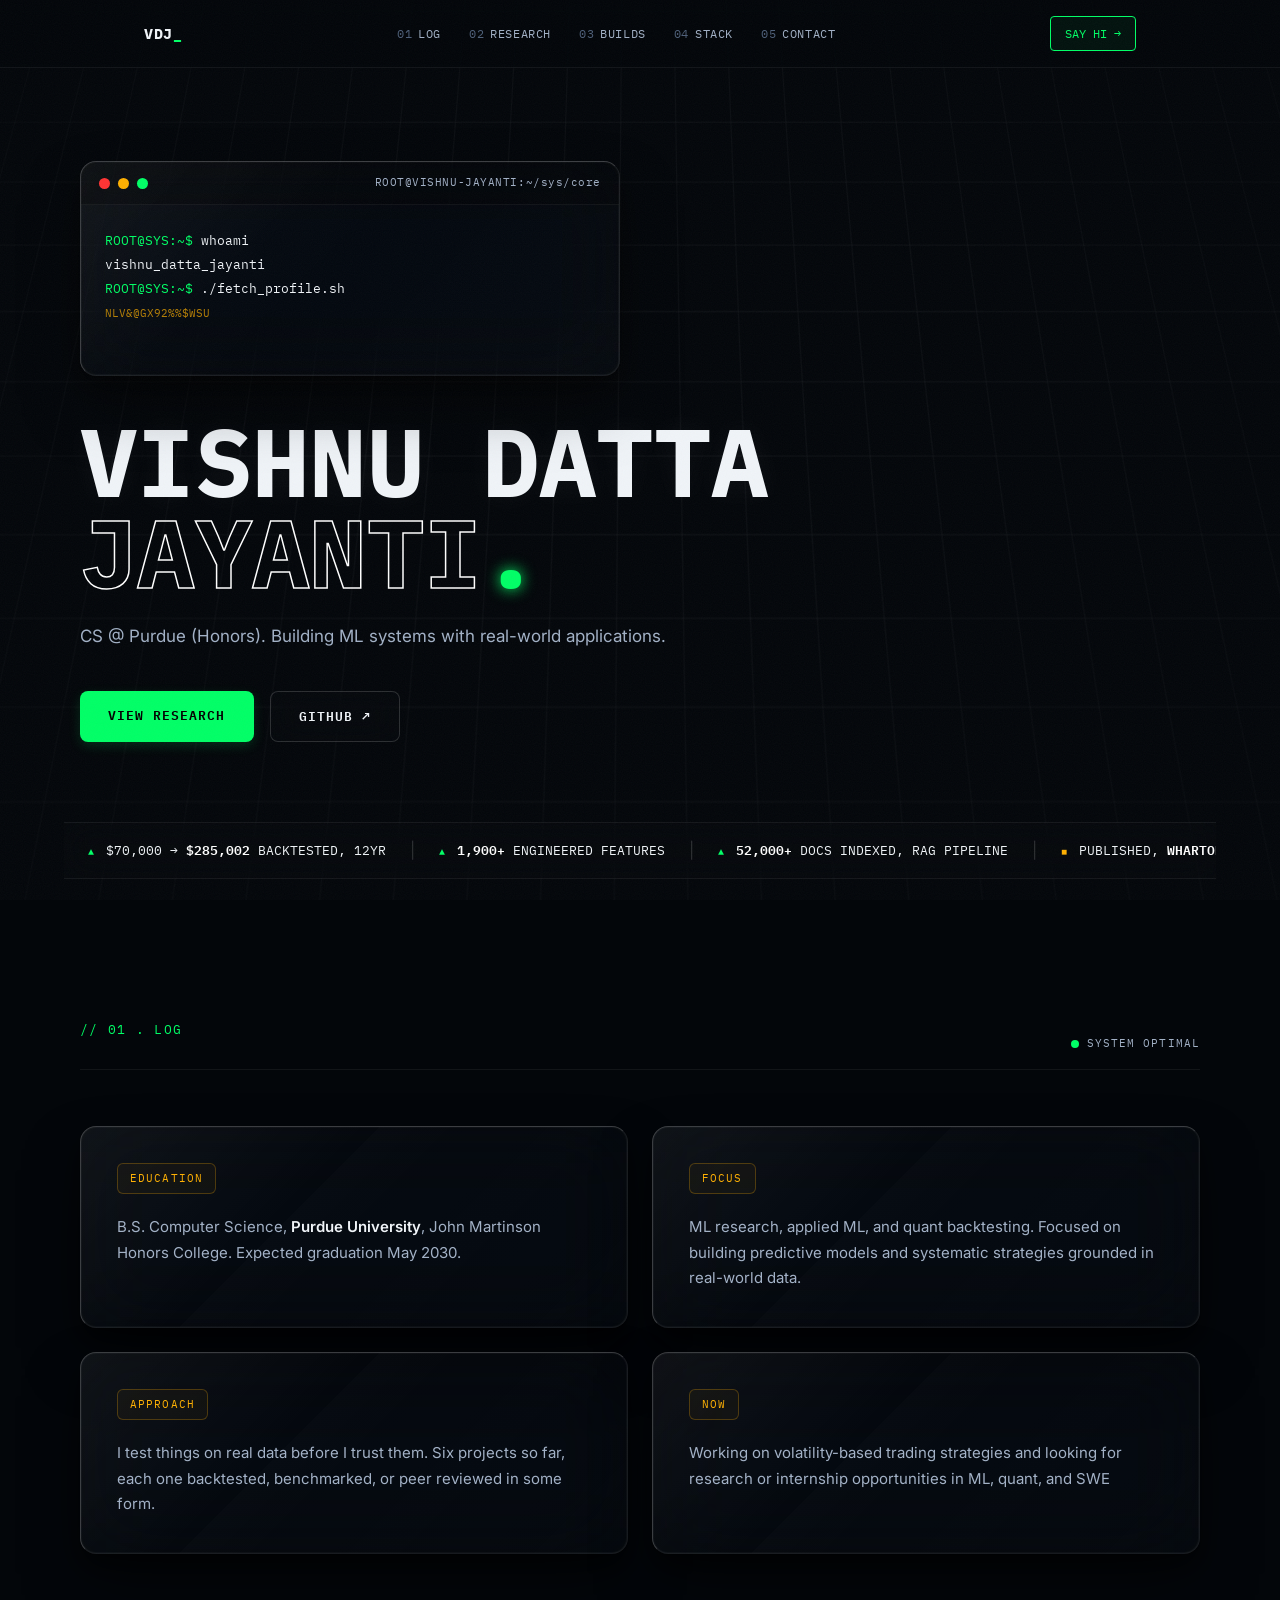
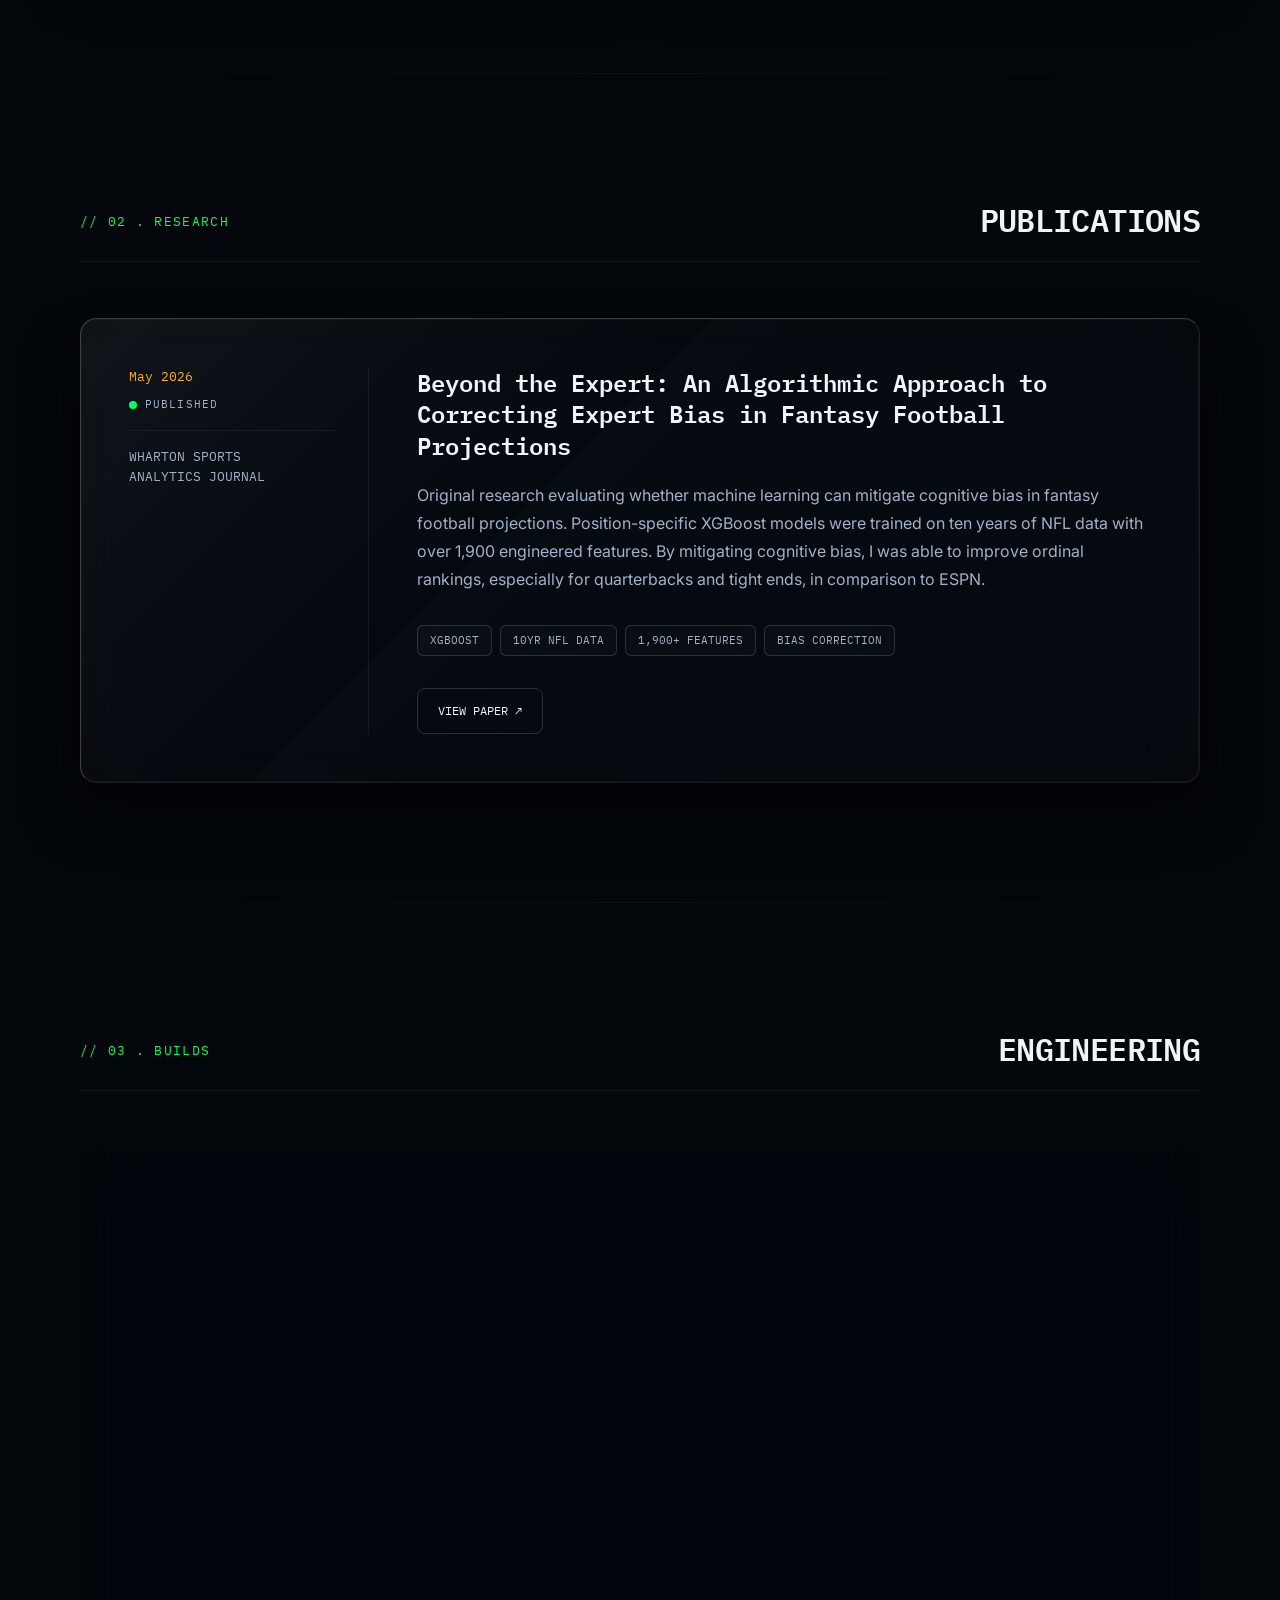
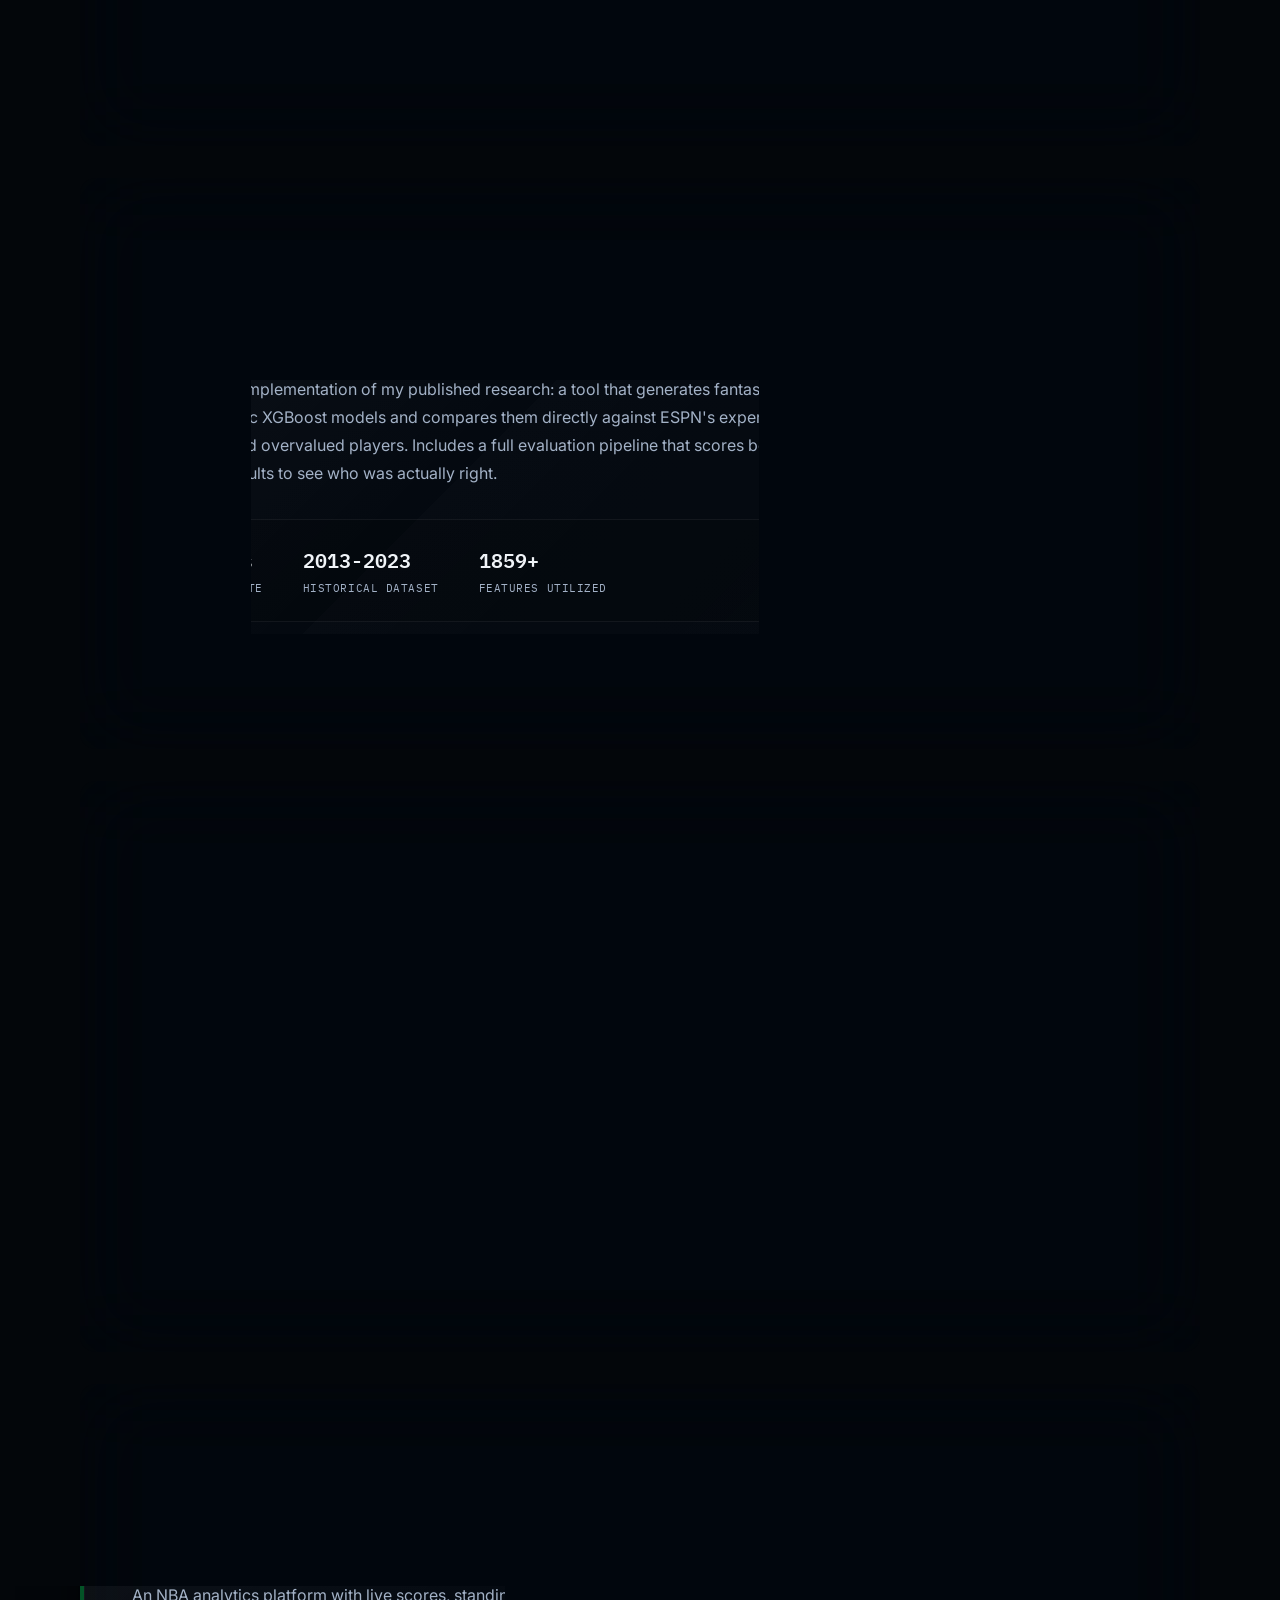
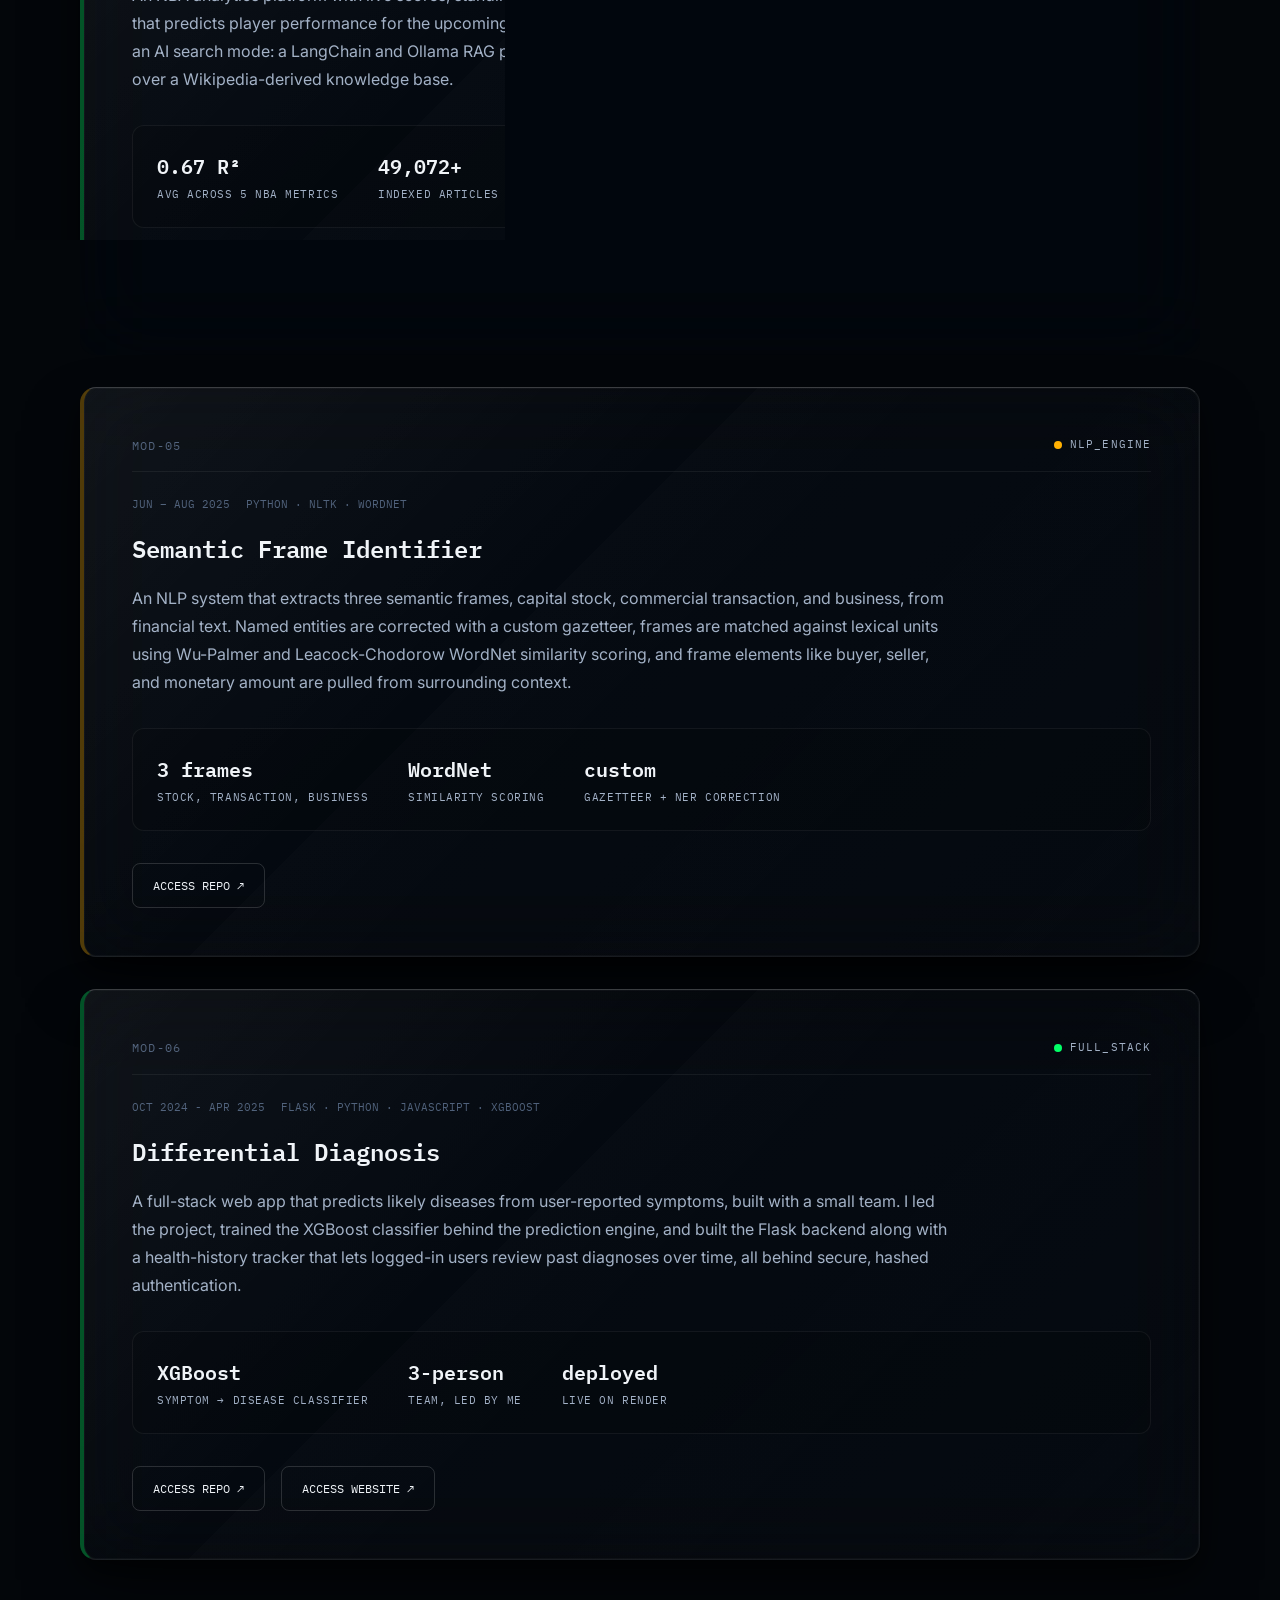
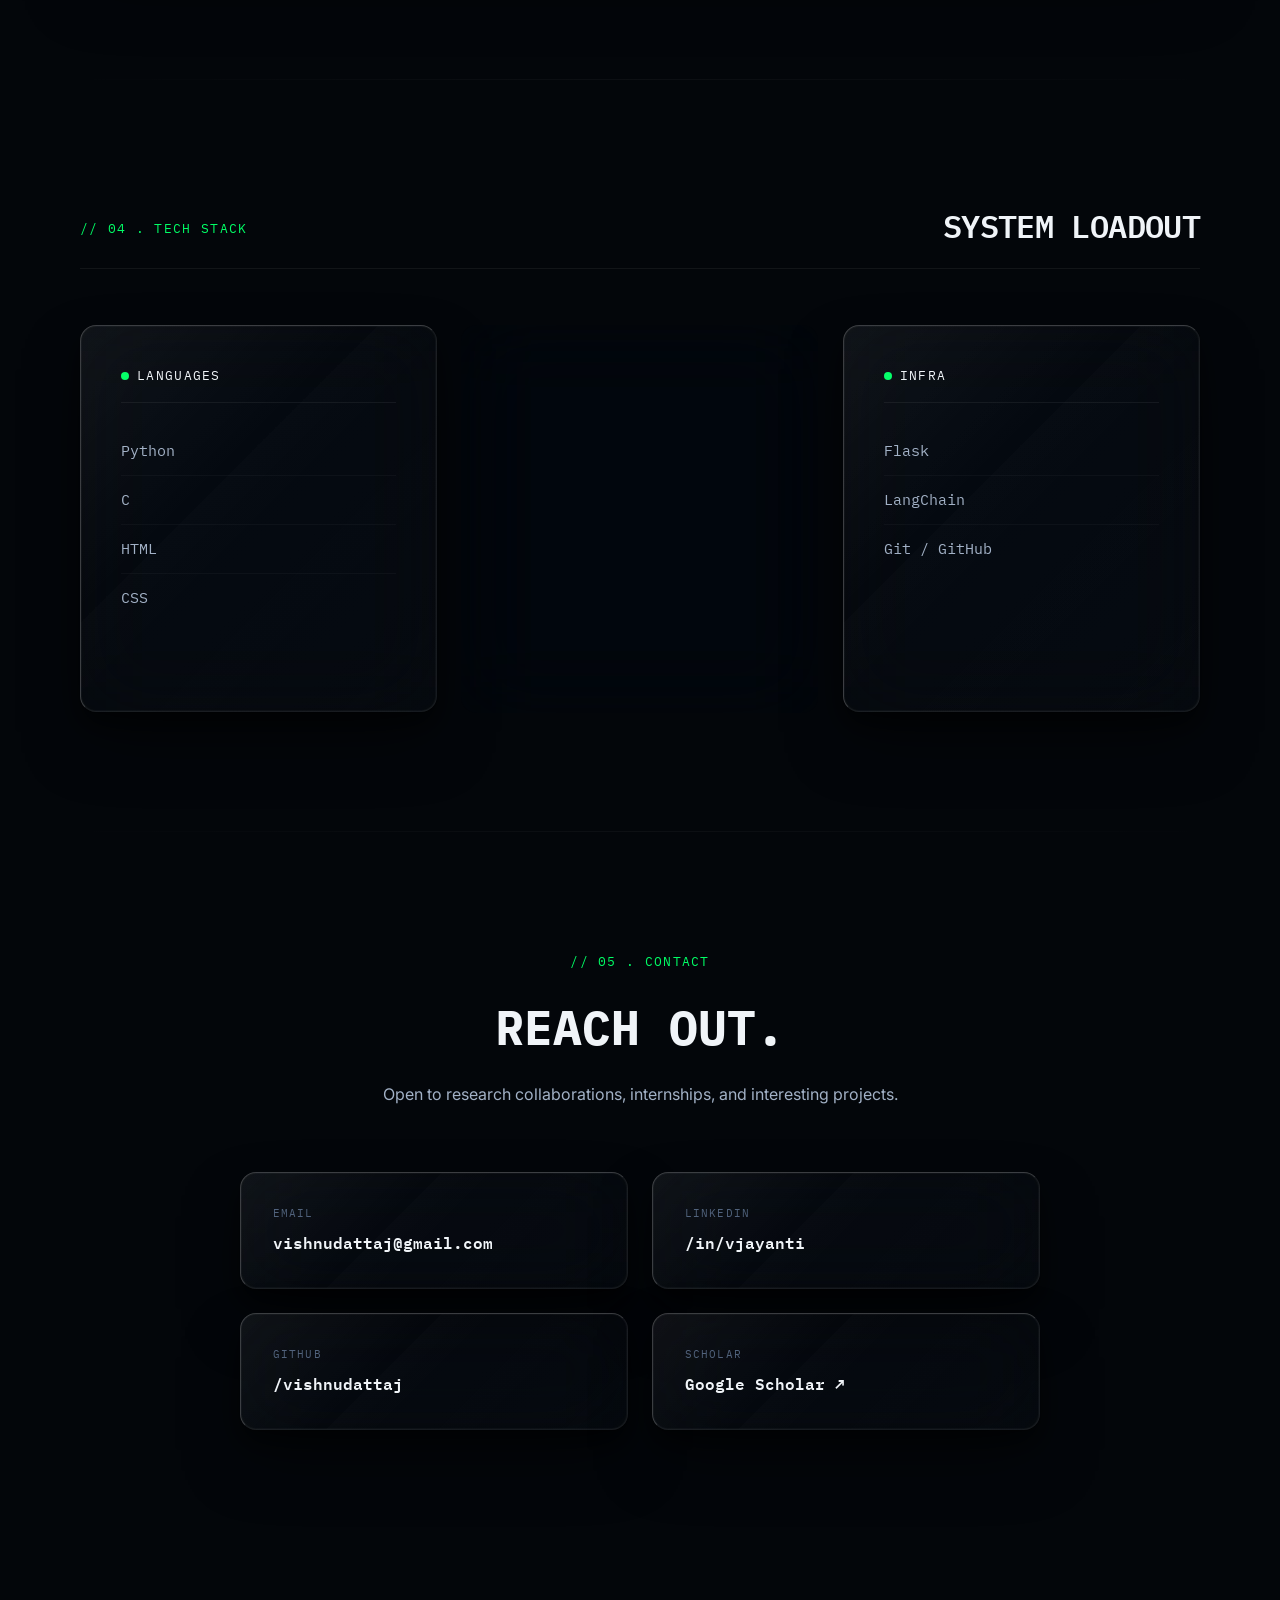
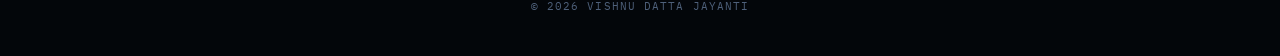
==== commit 7ca34867: "Update portfolio results and project timeline Updated the simulated portfolio results in the project" ====
--- a/index.html
+++ b/index.html
@@ -60,7 +60,7 @@
 
   <div class="ticker-wrap" aria-hidden="true">
     <div class="ticker-track">
-      <span class="ticker-item"><span class="ticker-arr up">▲</span> $70,000 → <b>$212,075</b> backtested, 12yr</span>
+      <span class="ticker-item"><span class="ticker-arr up">▲</span> $70,000 → <b>$285,002</b> backtested, 12yr</span>
       <span class="ticker-sep">|</span>
       <span class="ticker-item"><span class="ticker-arr up">▲</span> <b>1,900+</b> engineered features</span>
       <span class="ticker-sep">|</span>
@@ -70,7 +70,7 @@
       <span class="ticker-sep">|</span>
       <span class="ticker-item"><span class="ticker-arr check">■</span> <b>6</b> completed end-to-end projects</span>
       <span class="ticker-sep">|</span>
-      <span class="ticker-item"><span class="ticker-arr up">▲</span> $70,000 → <b>$212,075</b> backtested, 12yr</span>
+      <span class="ticker-item"><span class="ticker-arr up">▲</span> $70,000 → <b>$285,002</b> backtested, 12yr</span>
       <span class="ticker-sep">|</span>
       <span class="ticker-item"><span class="ticker-arr up">▲</span> <b>1,900+</b> engineered features</span>
       <span class="ticker-sep">|</span>
@@ -164,18 +164,15 @@
           </div>
           <div class="project-content">
             <div class="project-meta">
-              <span class="project-date">Apr – Jun 2026</span>
+              <span class="project-date">Apr – Jul 2026</span>
               <span class="project-stack">Python · Pandas · NumPy</span>
             </div>
             <h3 class="project-title">Volatility-Adjusted Momentum Engine</h3>
             <p class="project-desc">
-              A point-in-time backtesting framework for U.S. equities. A dual-filter strategy identifies price
-              breakouts via 50/200-day moving average spreads, then normalizes signal strength using Garman-Klass
-              volatility estimators and allocates capital inversely to risk. Built as seven pipeline stages, from
-              raw ticker partitioning through a daily-rebalanced execution simulator with liquidity guardrails.
-            </p>
-            <div class="project-stats">
-              <div class="stat"><span class="stat-val">$70K → $212K</span><span class="stat-label">simulated portfolio, 12yr backtest</span></div>
+              A point-in-time backtesting framework for U.S. equities. The strategy identifies price breakouts via 50/200-day moving average spreads, normalizes signals using Garman-Klass volatility, and allocates capital inversely to risk. Spanning seven pipeline stages, the daily-rebalanced execution simulator features strict liquidity guardrails and dynamic equity scaling, where positions are sized proportionally to total net worth in order to maximize compounding.
+            </p>
+            <div class="project-stats">
+              <div class="stat"><span class="stat-val">$70K → $285</span><span class="stat-label">simulated portfolio, 12yr backtest</span></div>
               <div class="stat"><span class="stat-val">2012–2024</span><span class="stat-label">historical coverage</span></div>
               <div class="stat"><span class="stat-val">point-in-time</span><span class="stat-label">no look-ahead bias</span></div>
             </div>
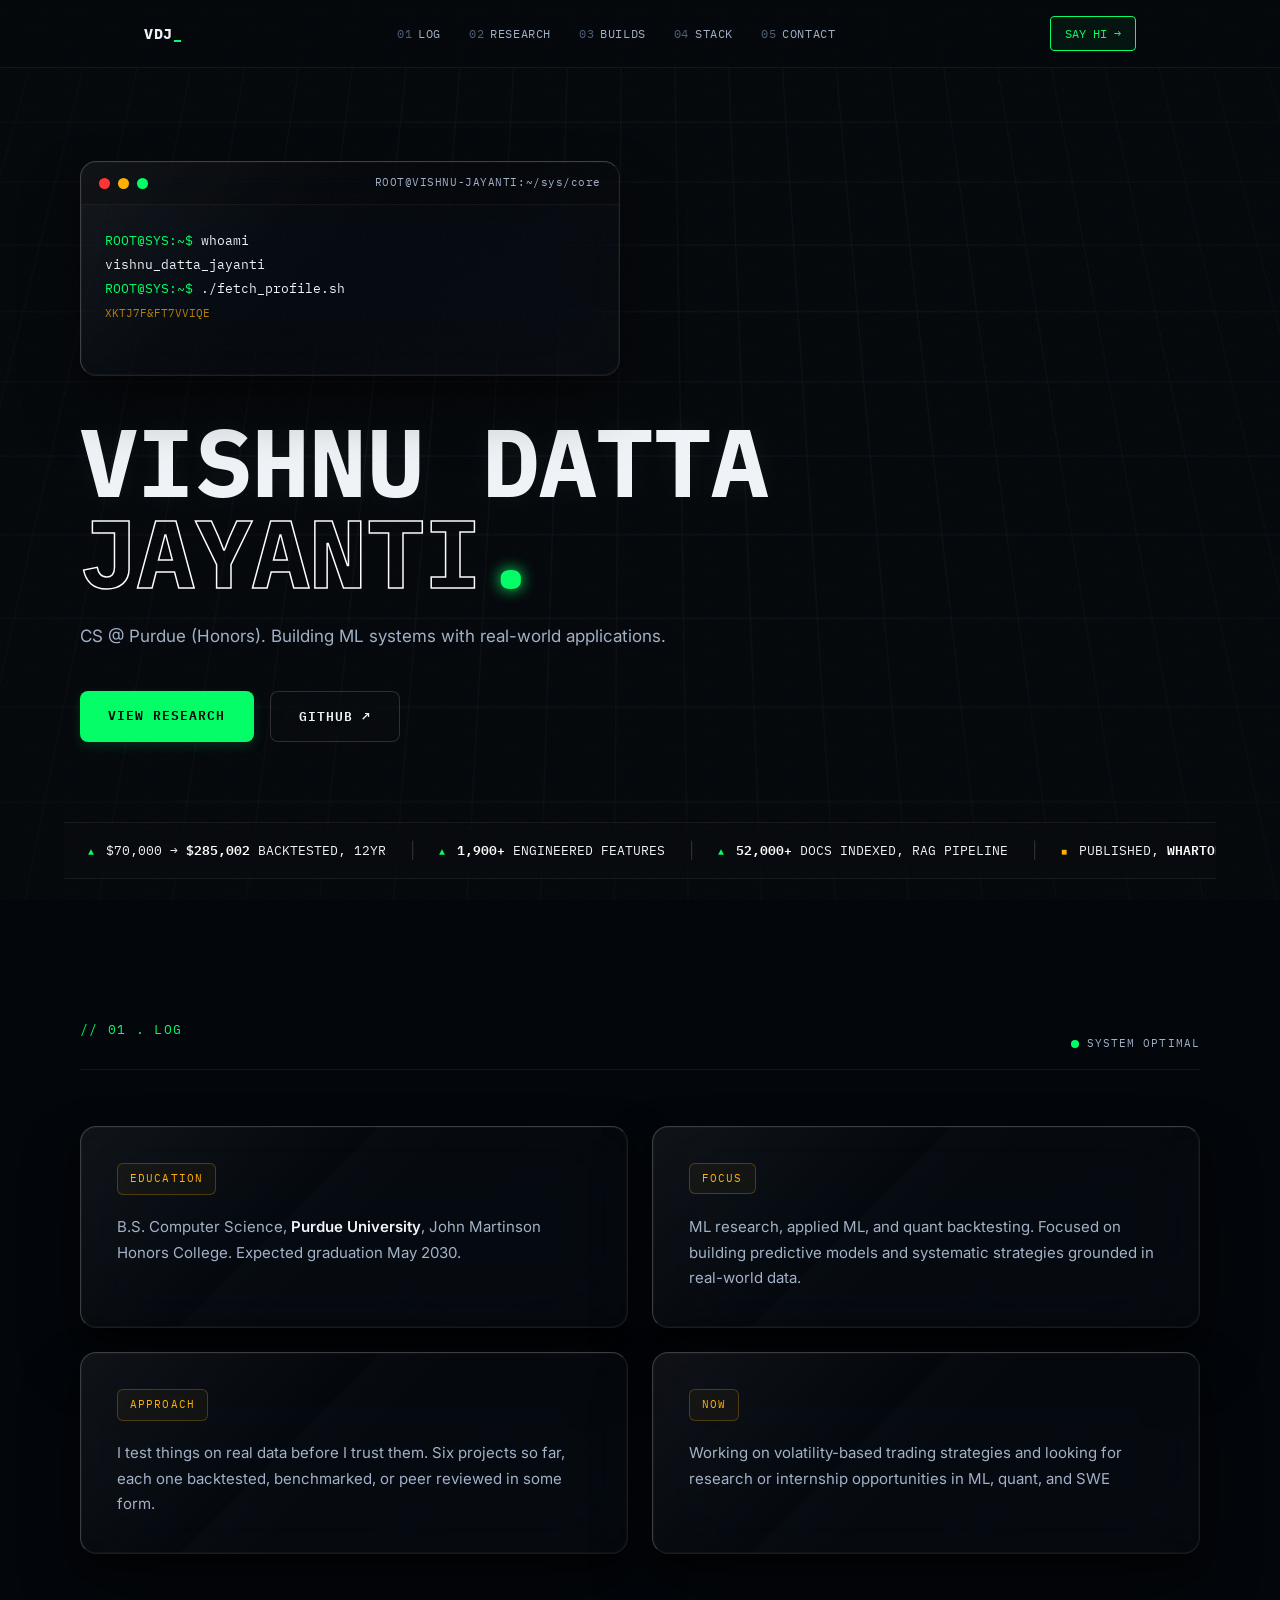
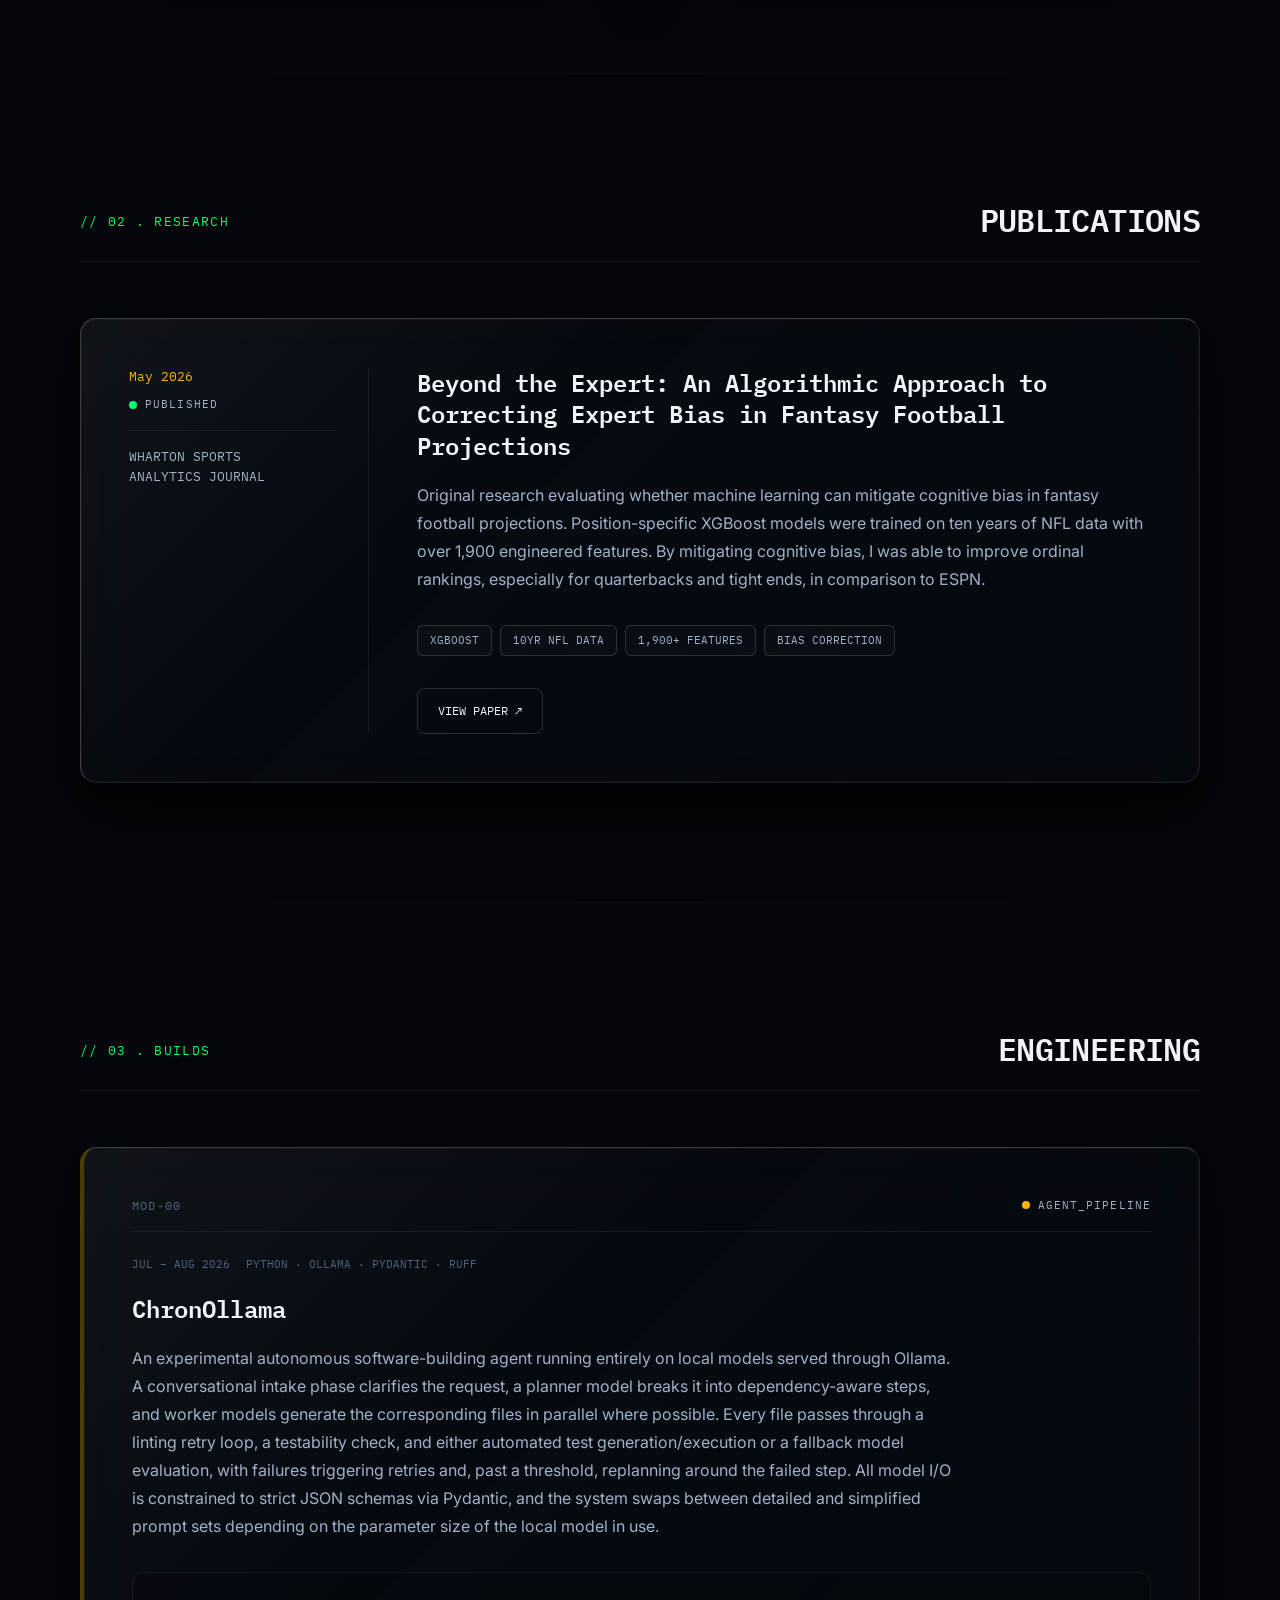
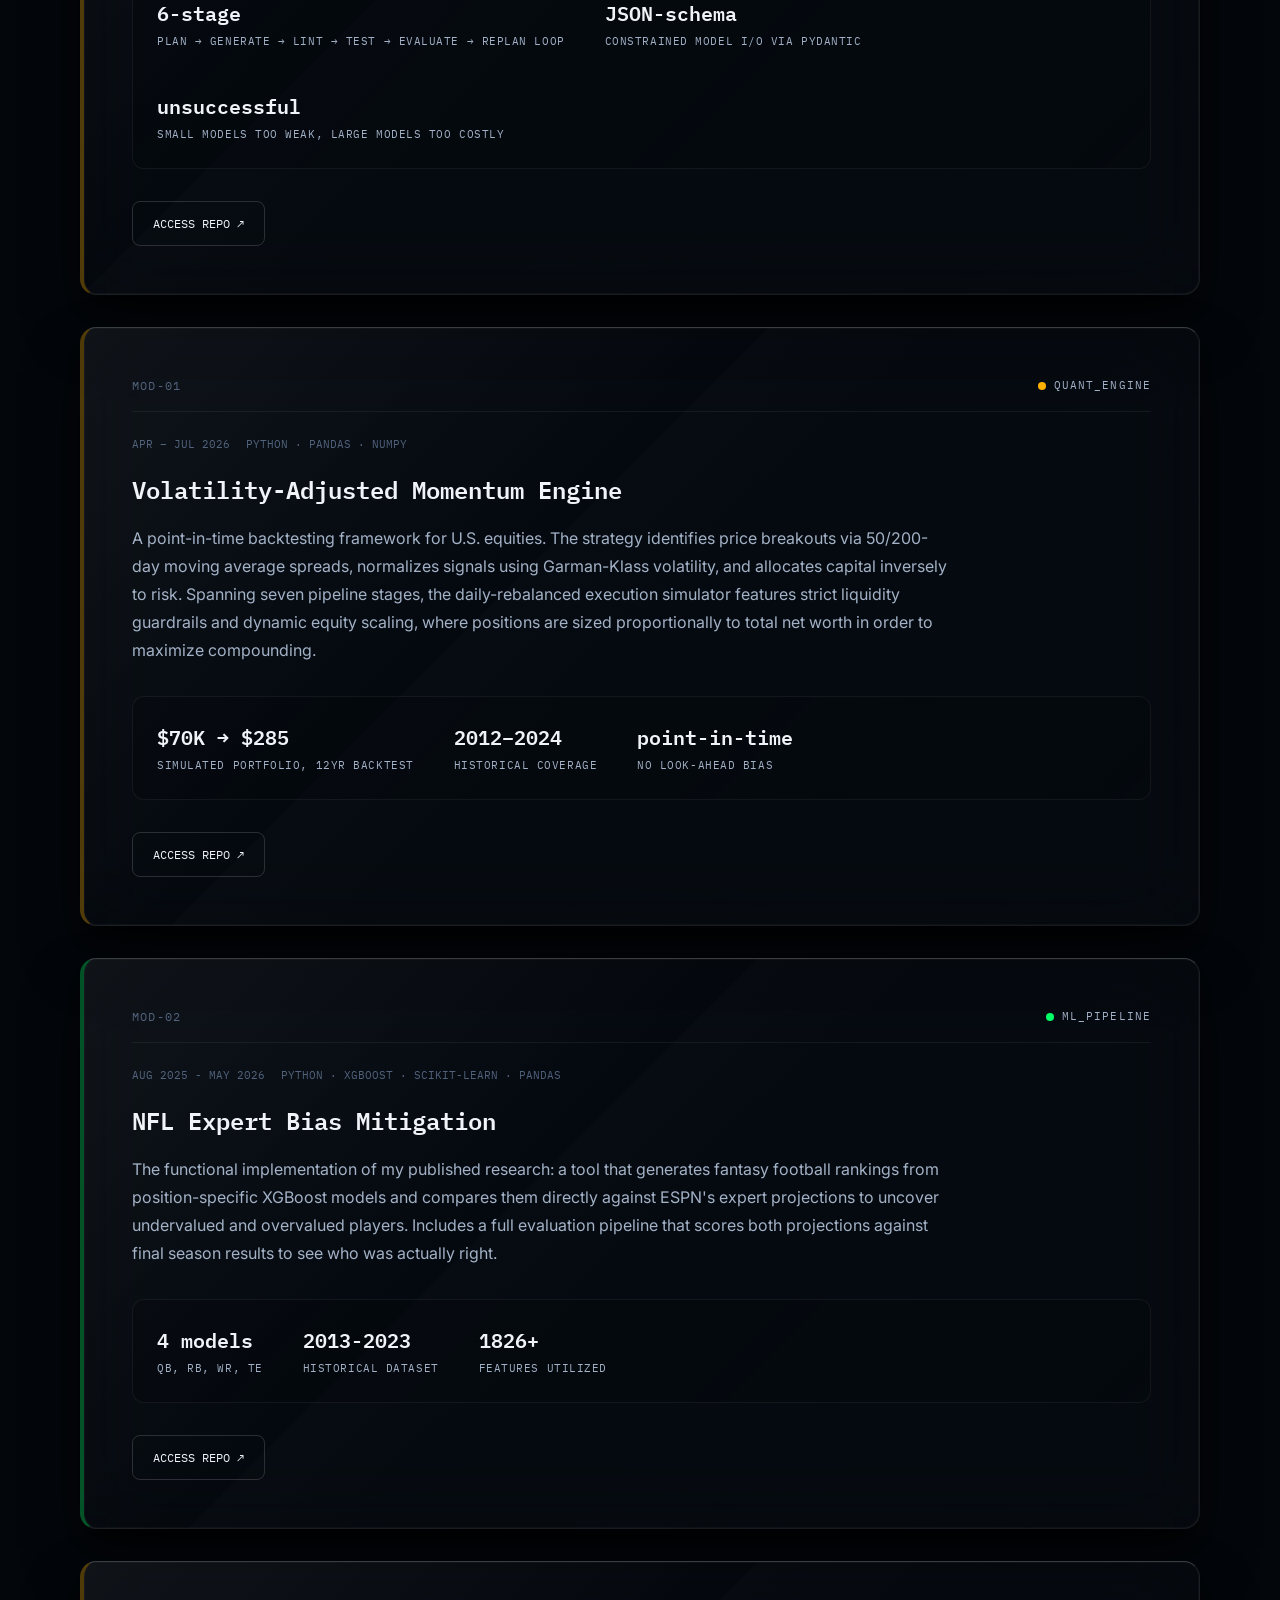
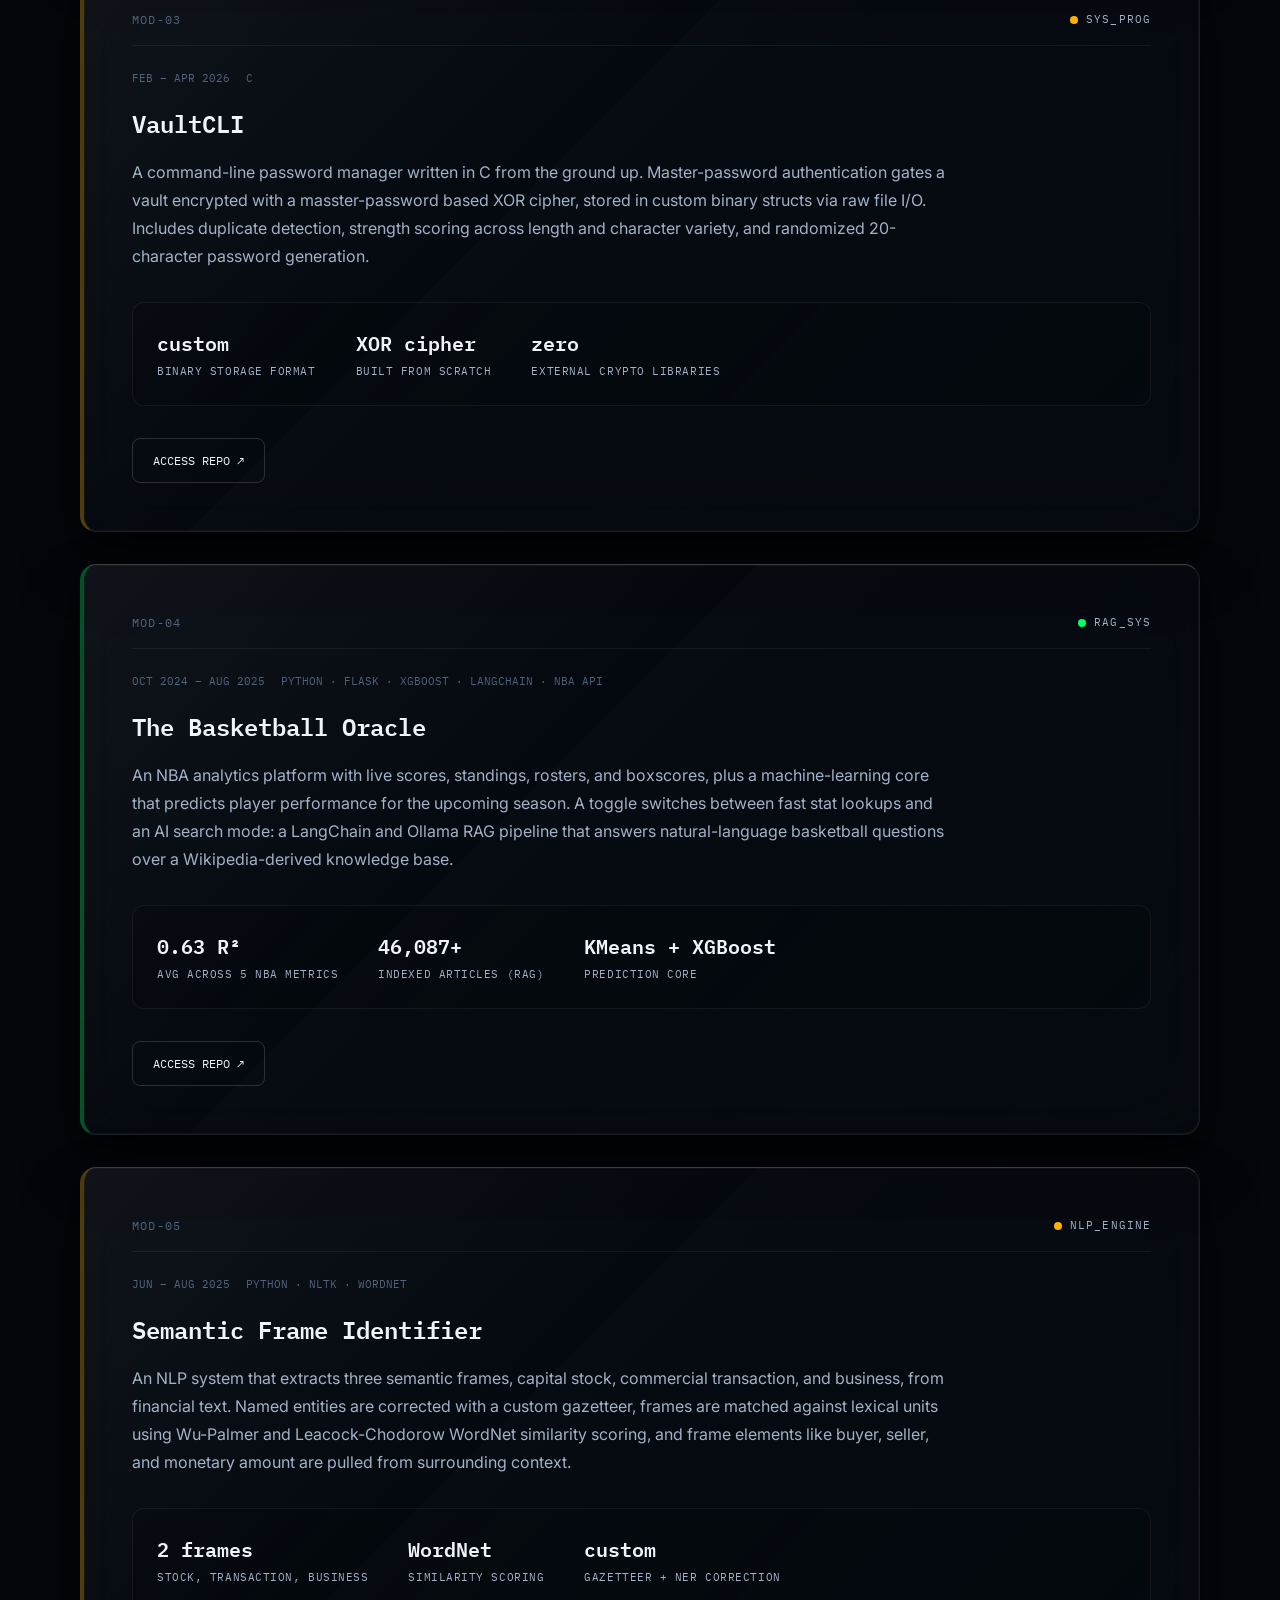
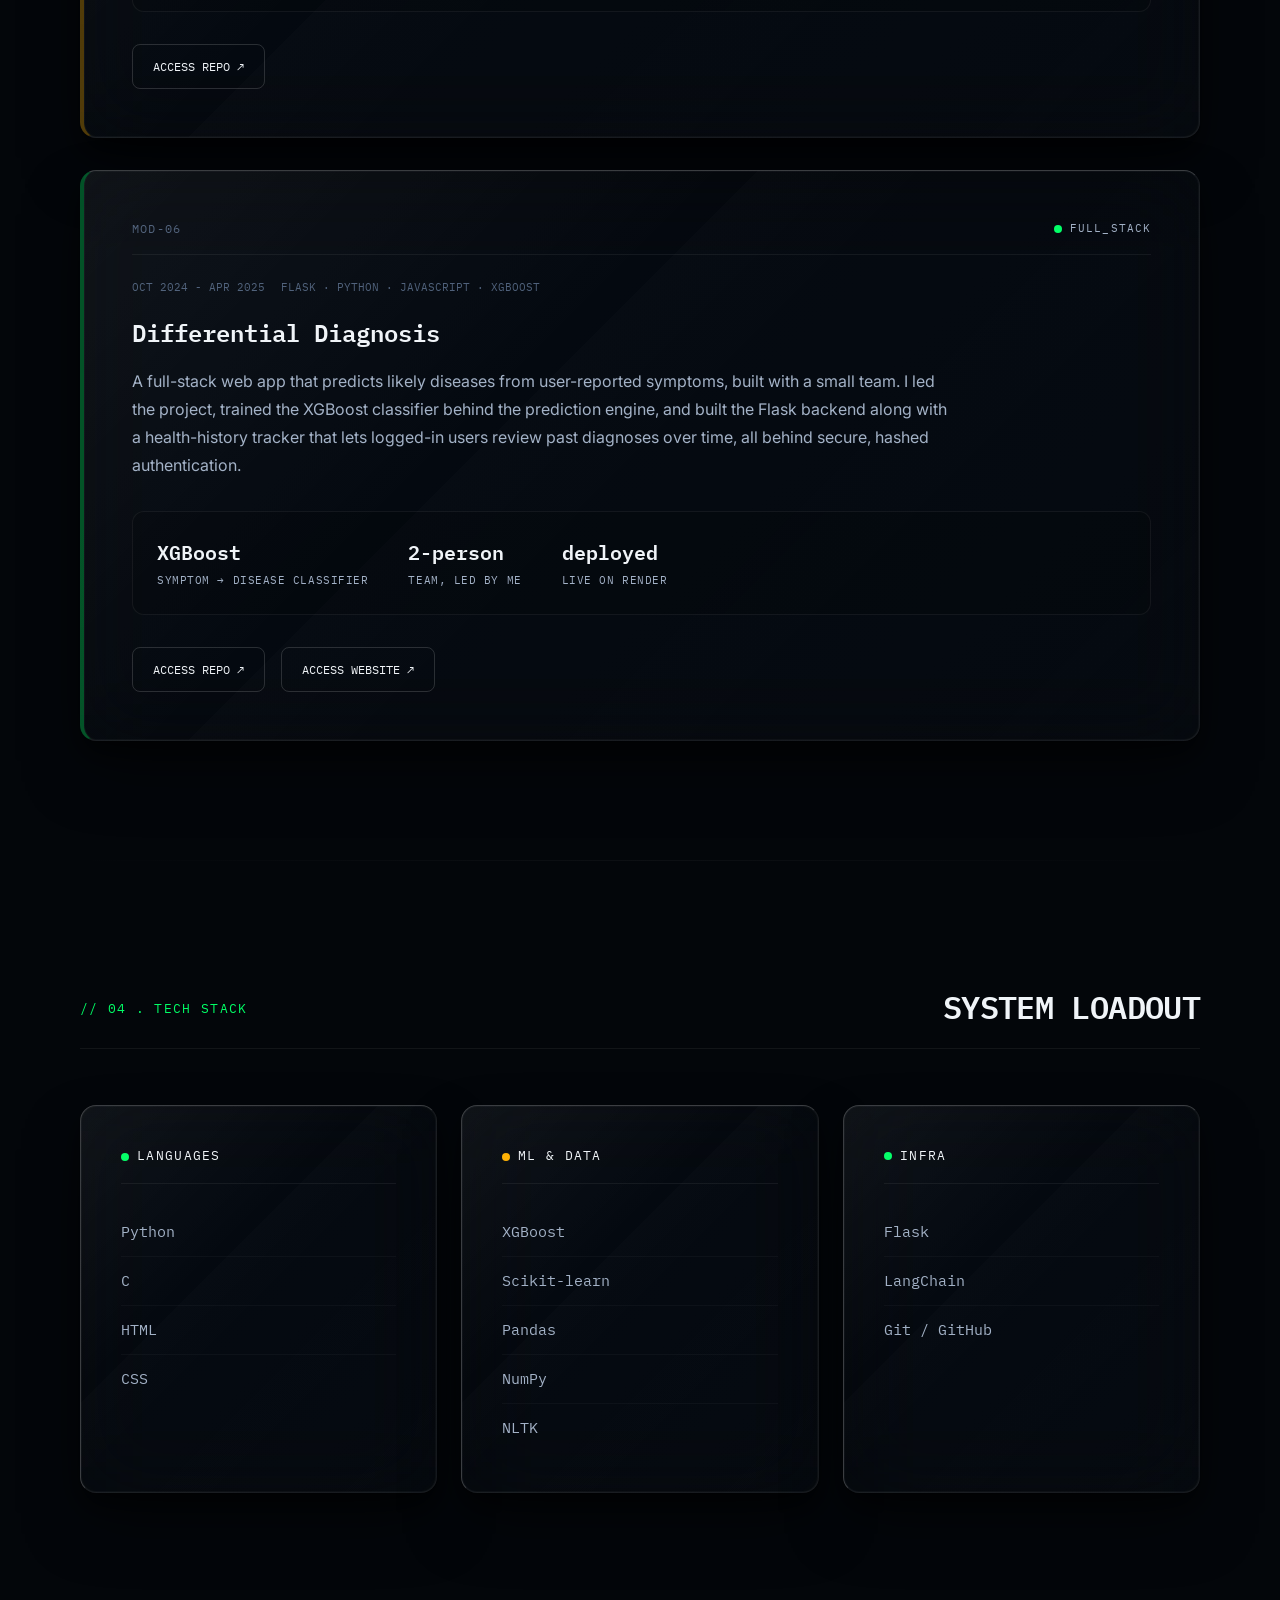
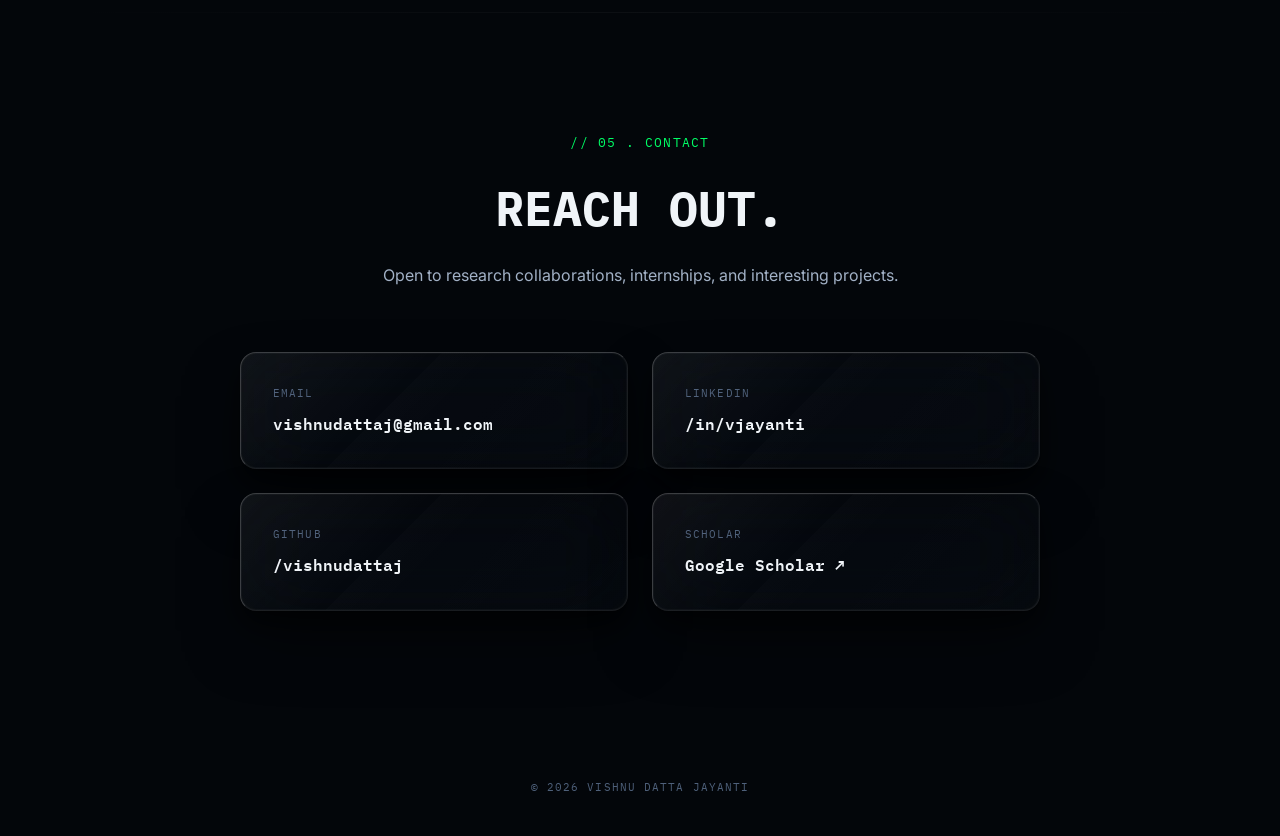
==== commit a0347066: "Add ChronOllama project details to index.html Added a new project section for ChronOllama with detai" ====
--- a/index.html
+++ b/index.html
@@ -156,7 +156,37 @@
       </div>
 
       <div class="project-grid">
-        
+
+        <article class="glass-panel project reveal" data-accent="amber">
+          <div class="module-header">
+            <span class="module-id">MOD-00</span>
+            <div class="status-indicator"><span class="pulse amber"></span> AGENT_PIPELINE</div>
+          </div>
+          <div class="project-content">
+            <div class="project-meta">
+              <span class="project-date">Jul – Aug 2026</span>
+              <span class="project-stack">Python · Ollama · Pydantic · Ruff</span>
+            </div>
+            <h3 class="project-title">ChronOllama</h3>
+            <p class="project-desc">
+              An experimental autonomous software-building agent running entirely on local models served through
+              Ollama. A conversational intake phase clarifies the request, a planner model breaks it into
+              dependency-aware steps, and worker models generate the corresponding files in parallel where
+              possible. Every file passes through a linting retry loop, a testability check, and either automated
+              test generation/execution or a fallback model evaluation, with failures triggering retries and, past
+              a threshold, replanning around the failed step. All model I/O is constrained to strict JSON schemas
+              via Pydantic, and the system swaps between detailed and simplified prompt sets depending on the
+              parameter size of the local model in use.
+            </p>
+            <div class="project-stats">
+              <div class="stat"><span class="stat-val">6-stage</span><span class="stat-label">plan → generate → lint → test → evaluate → replan loop</span></div>
+              <div class="stat"><span class="stat-val">JSON-schema</span><span class="stat-label">constrained model I/O via Pydantic</span></div>
+              <div class="stat"><span class="stat-val">unsuccessful</span><span class="stat-label">small models too weak, large models too costly</span></div>
+            </div>
+            <a class="project-link" href="https://github.com/vishnudattaj/ChronOllama" target="_blank" rel="noopener">ACCESS REPO ↗</a>
+          </div>
+        </article>
+
         <article class="glass-panel project reveal" data-accent="amber">
           <div class="module-header">
             <span class="module-id">MOD-01</span>
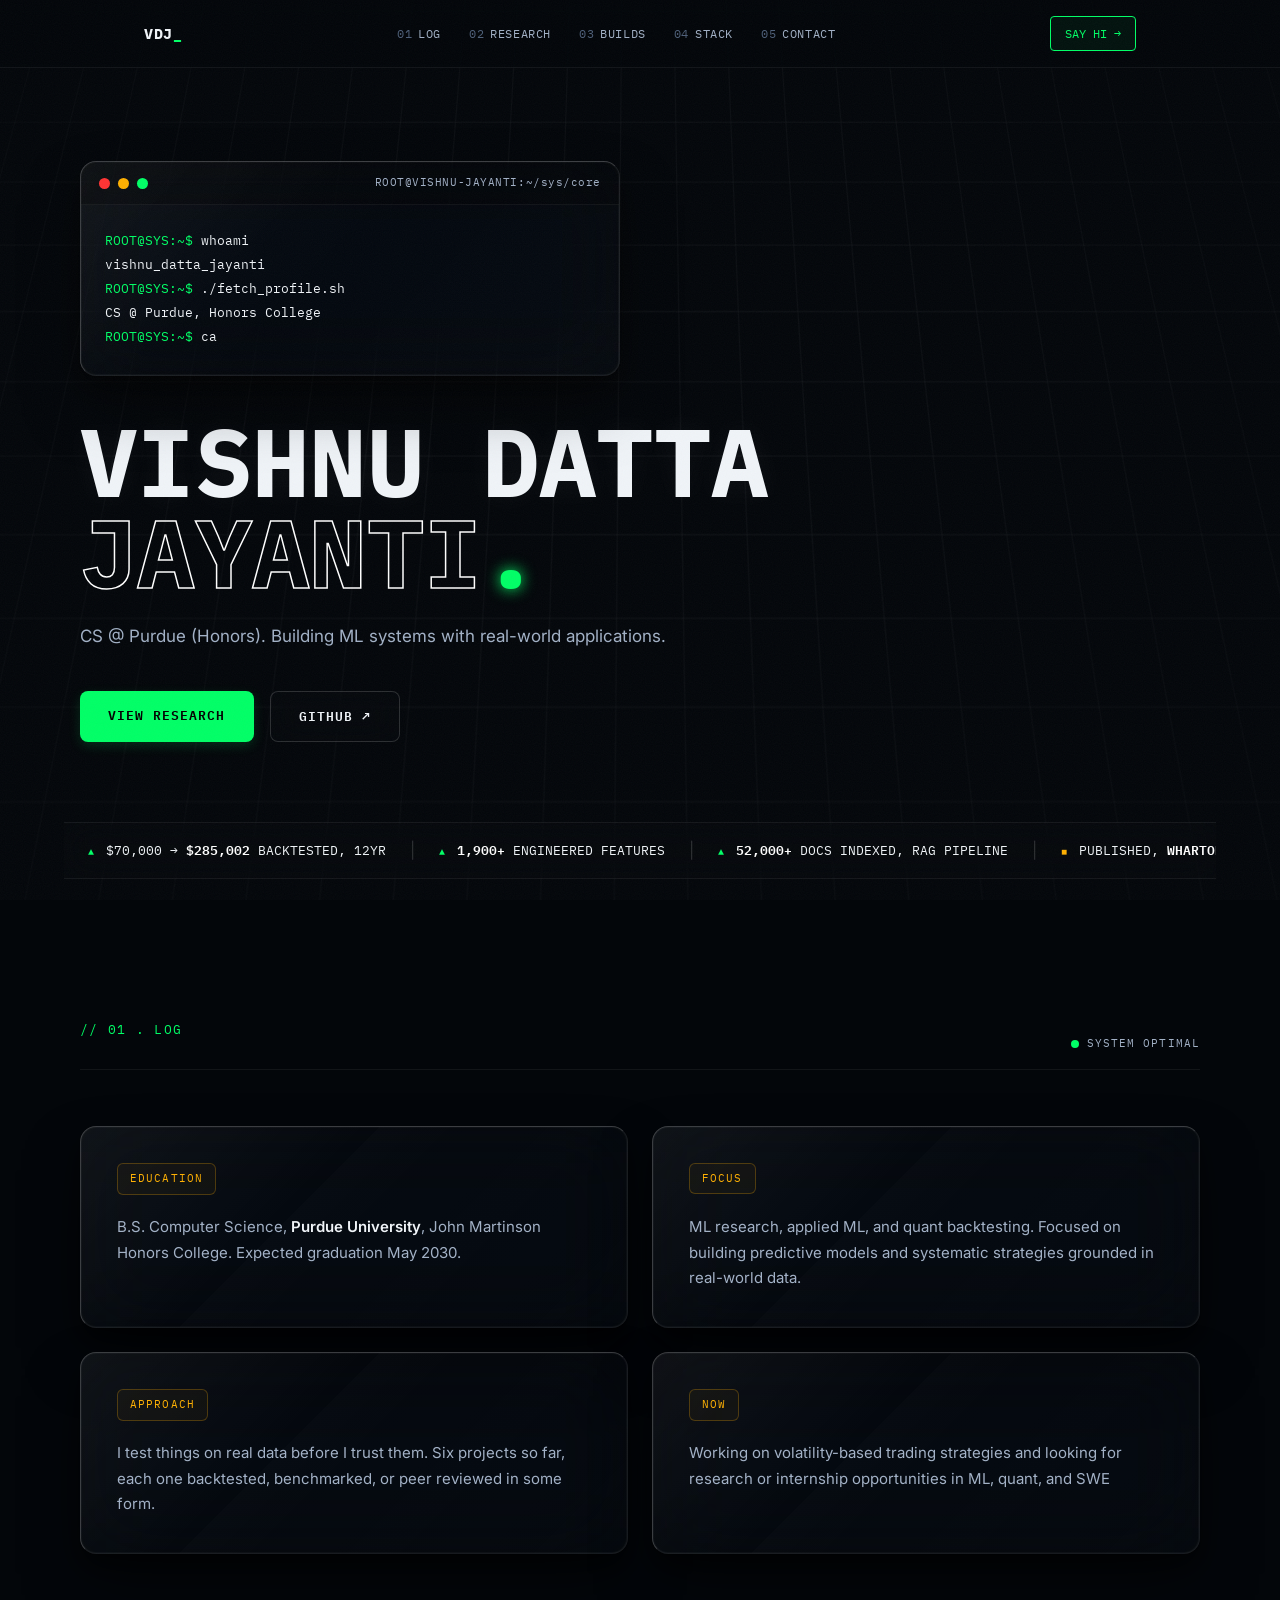
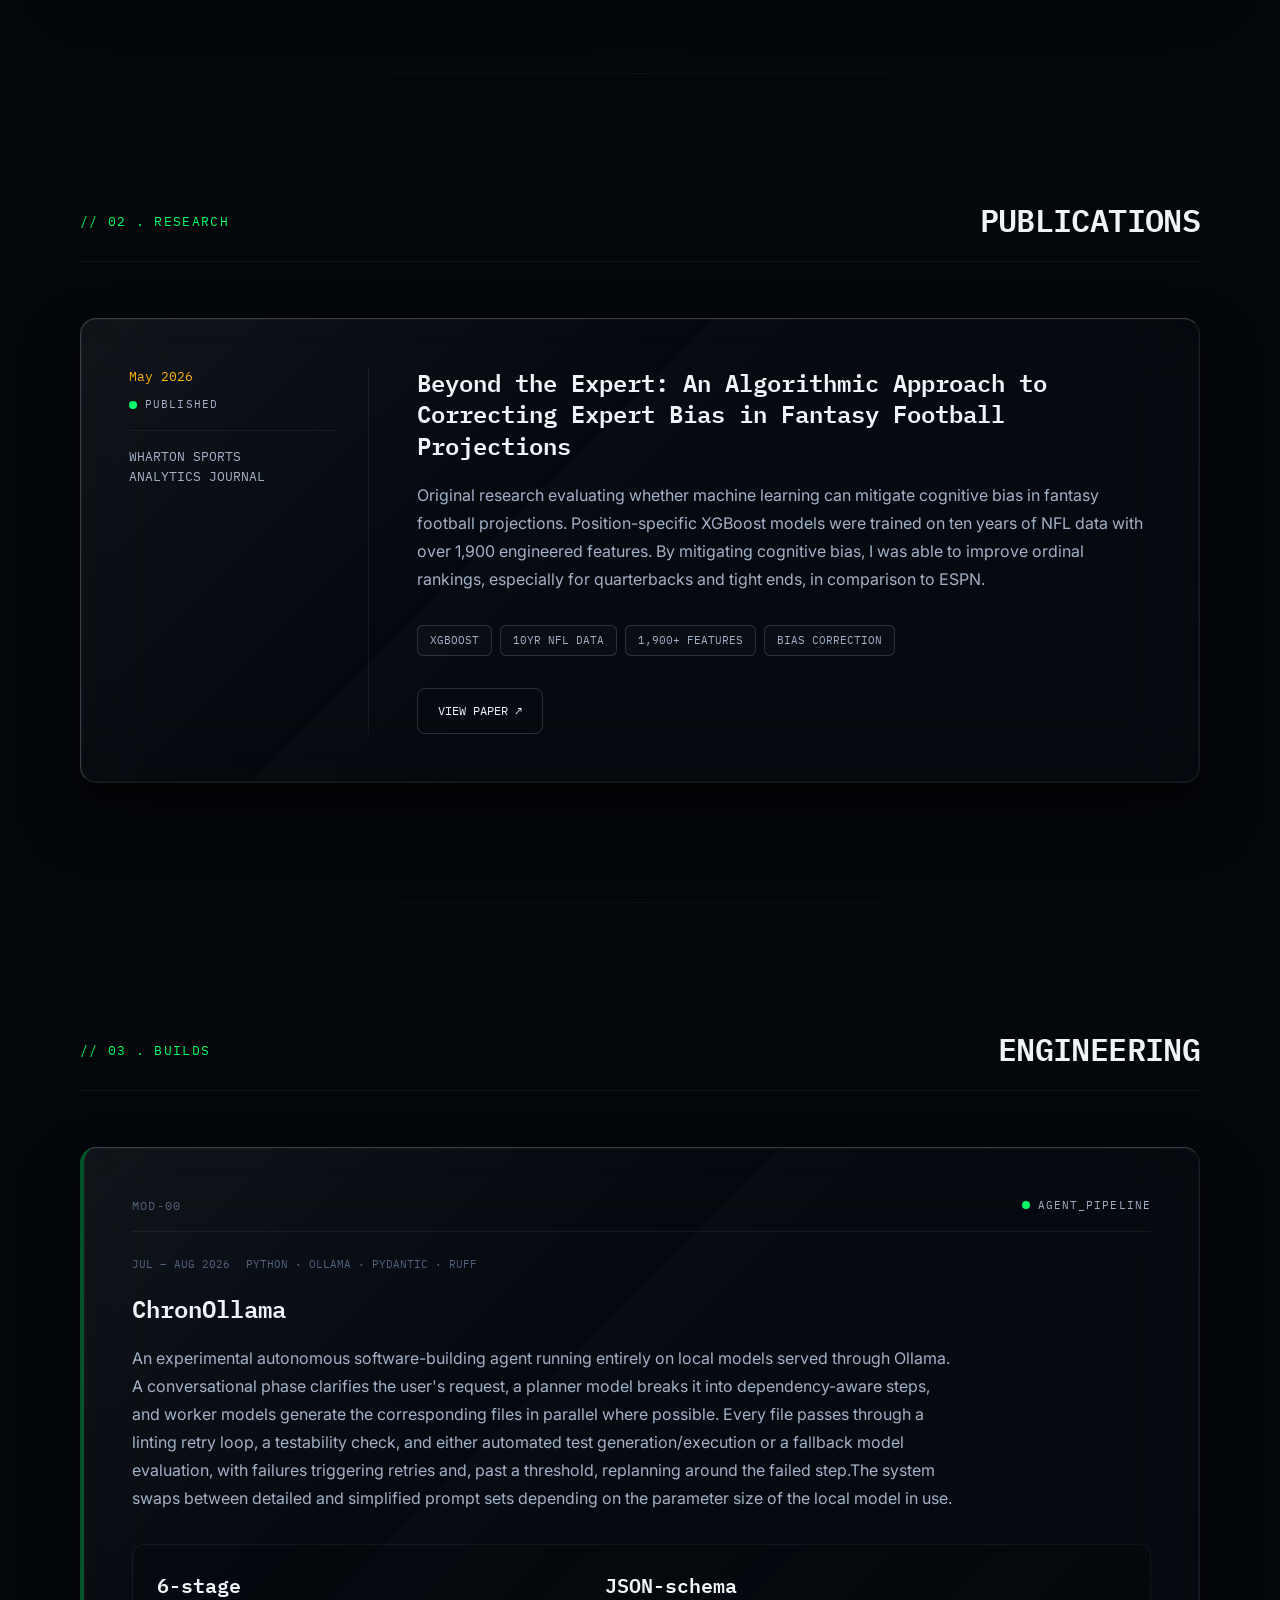
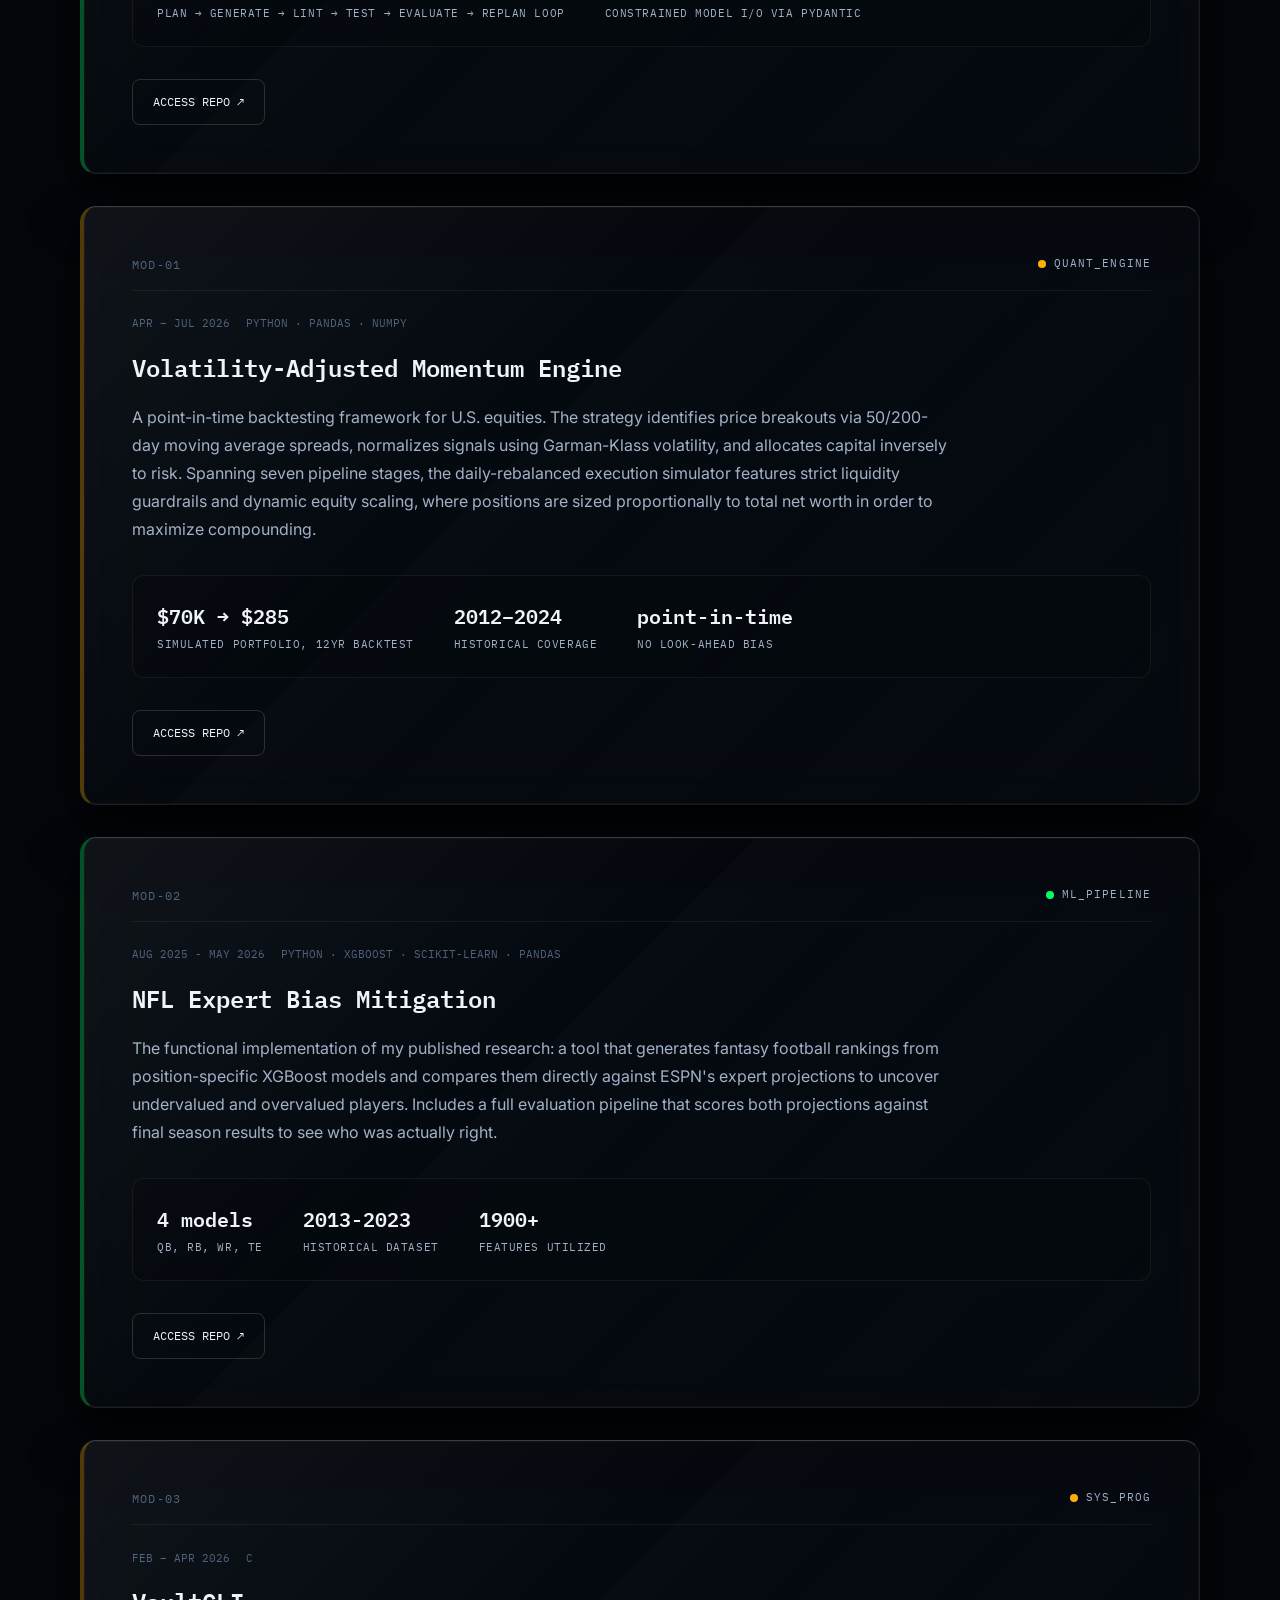
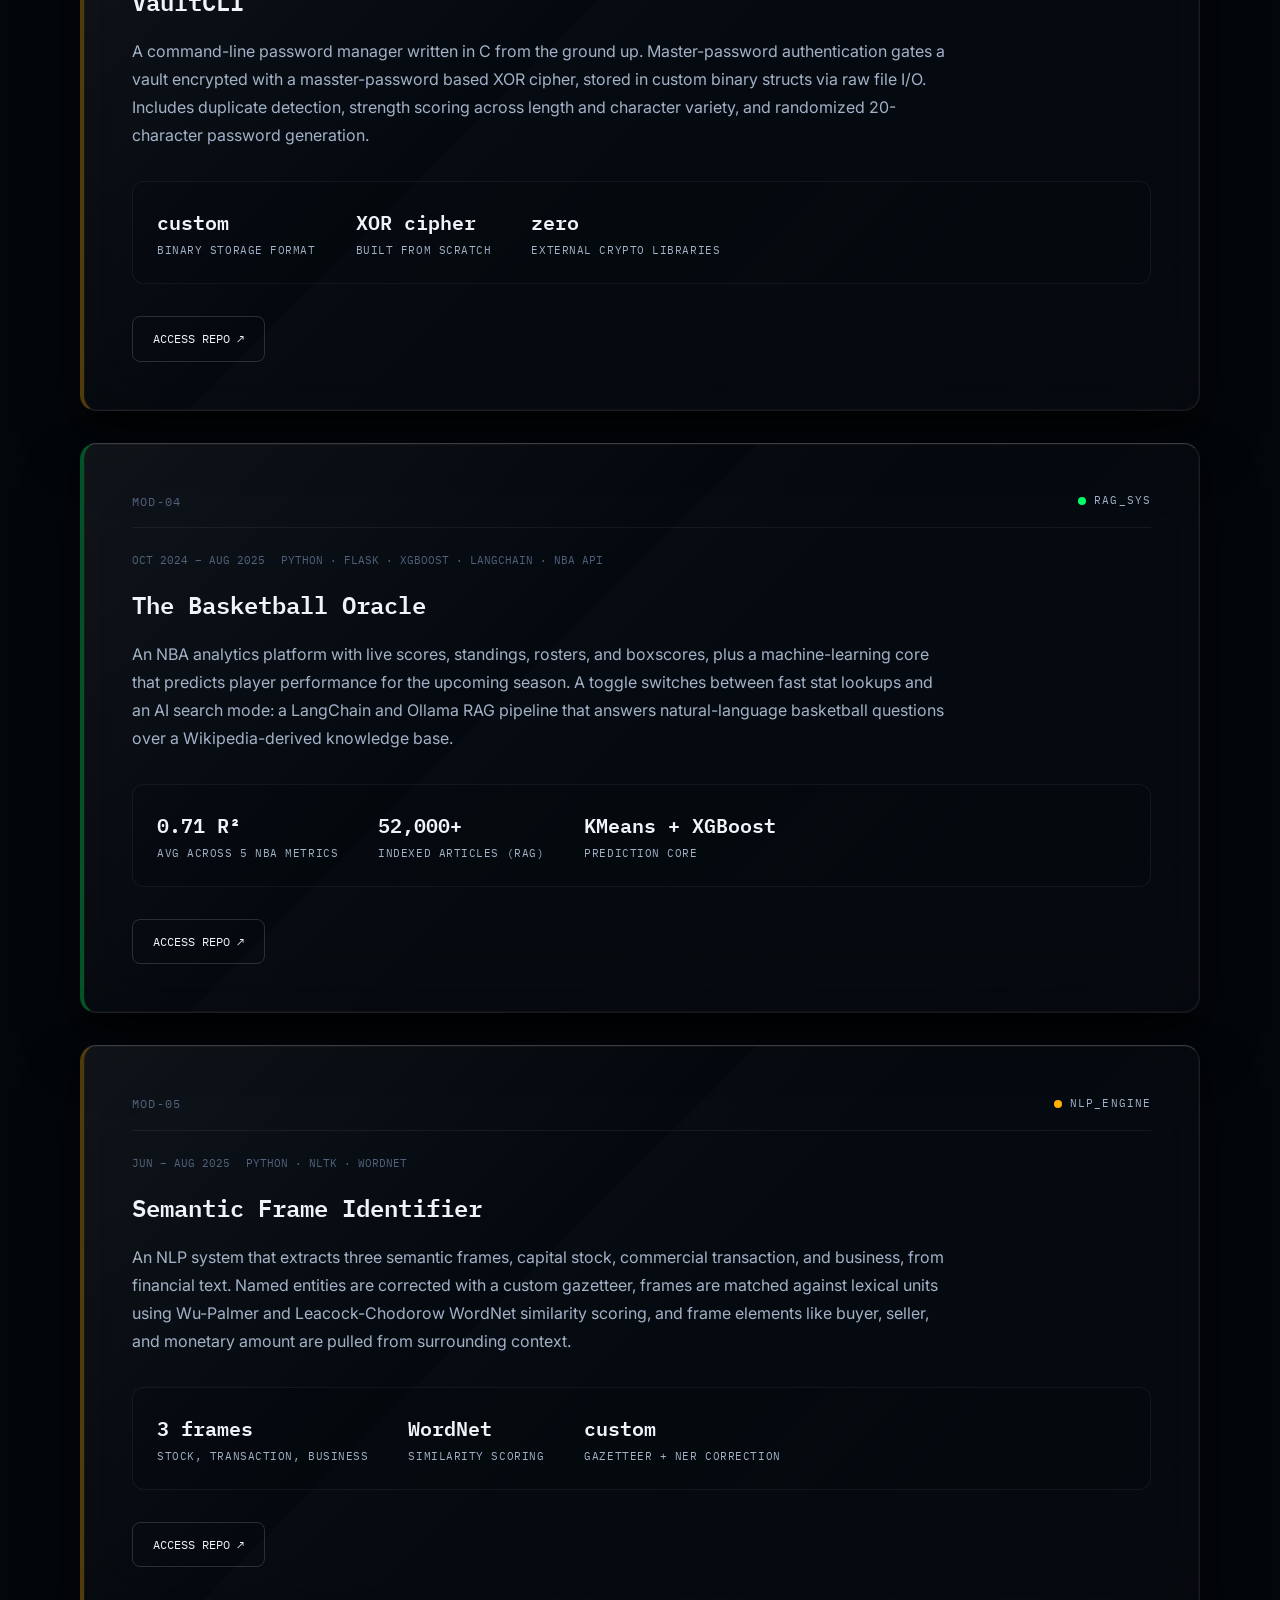
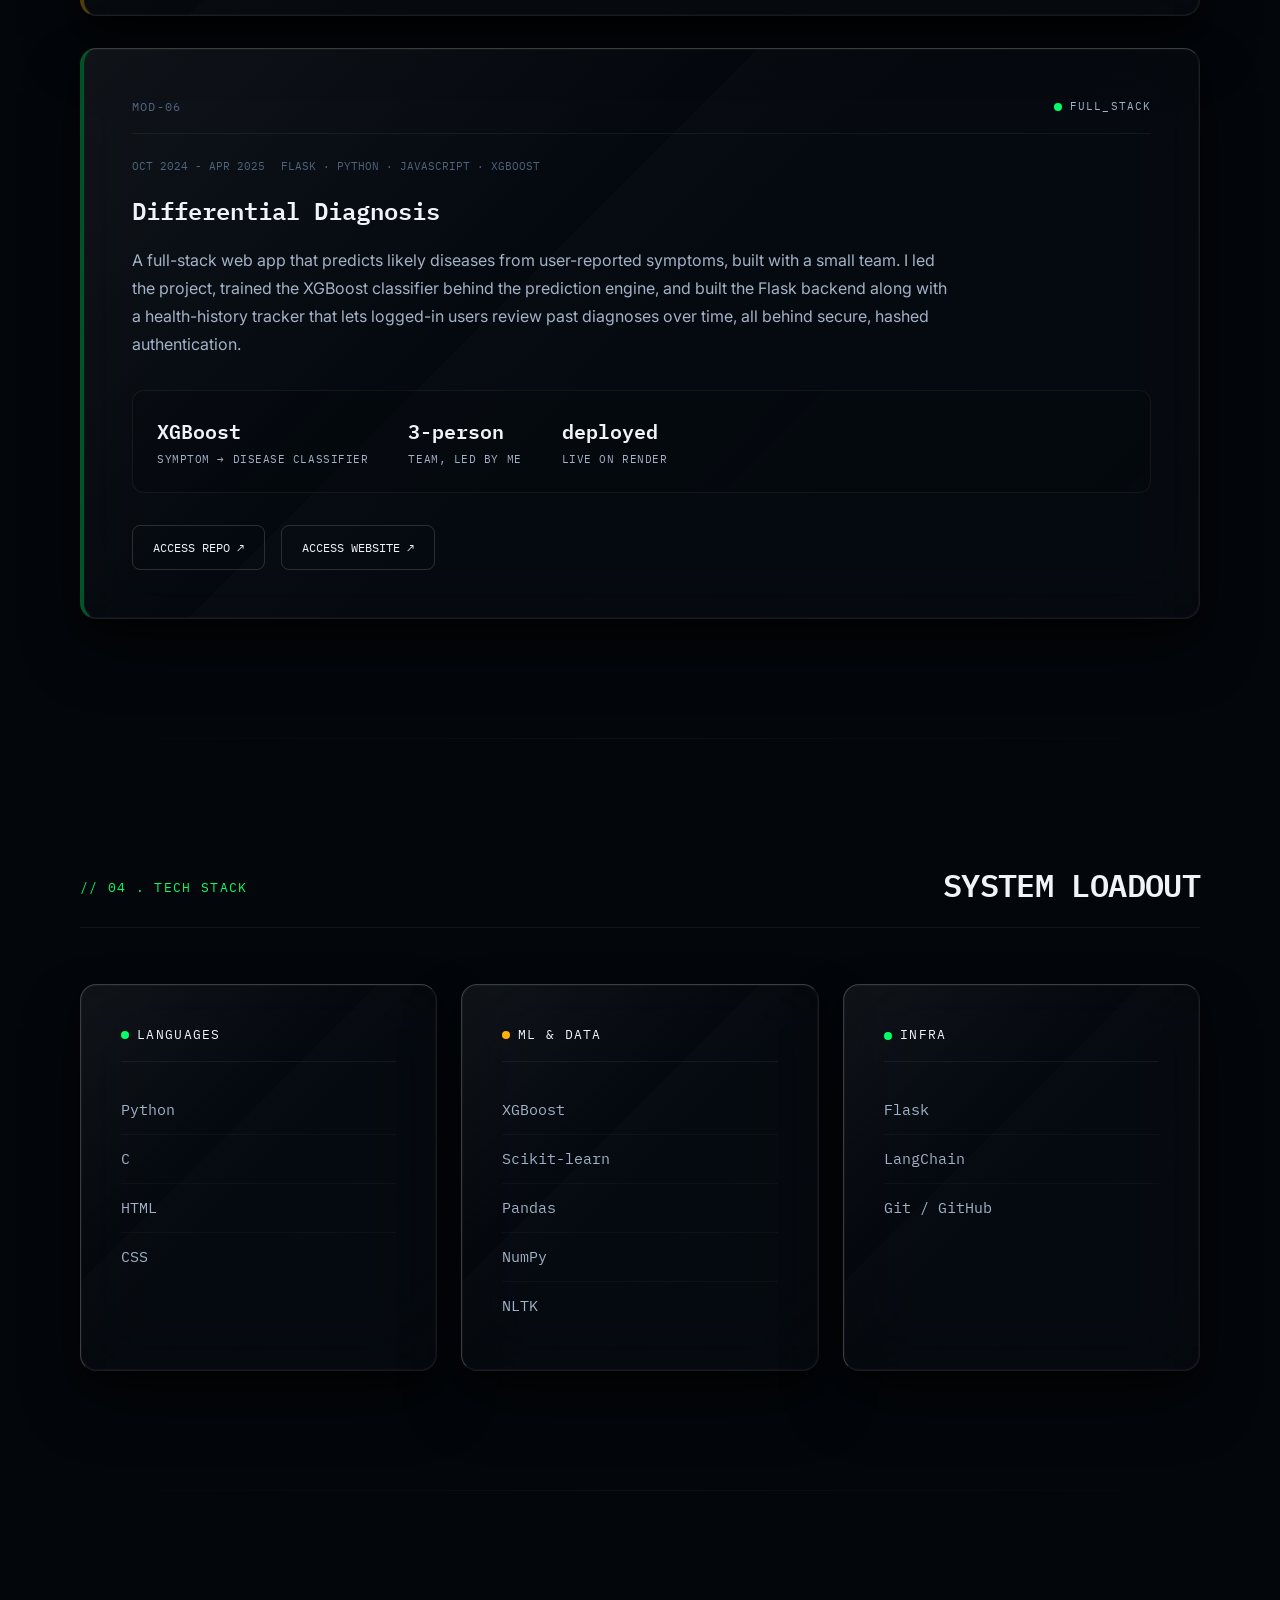
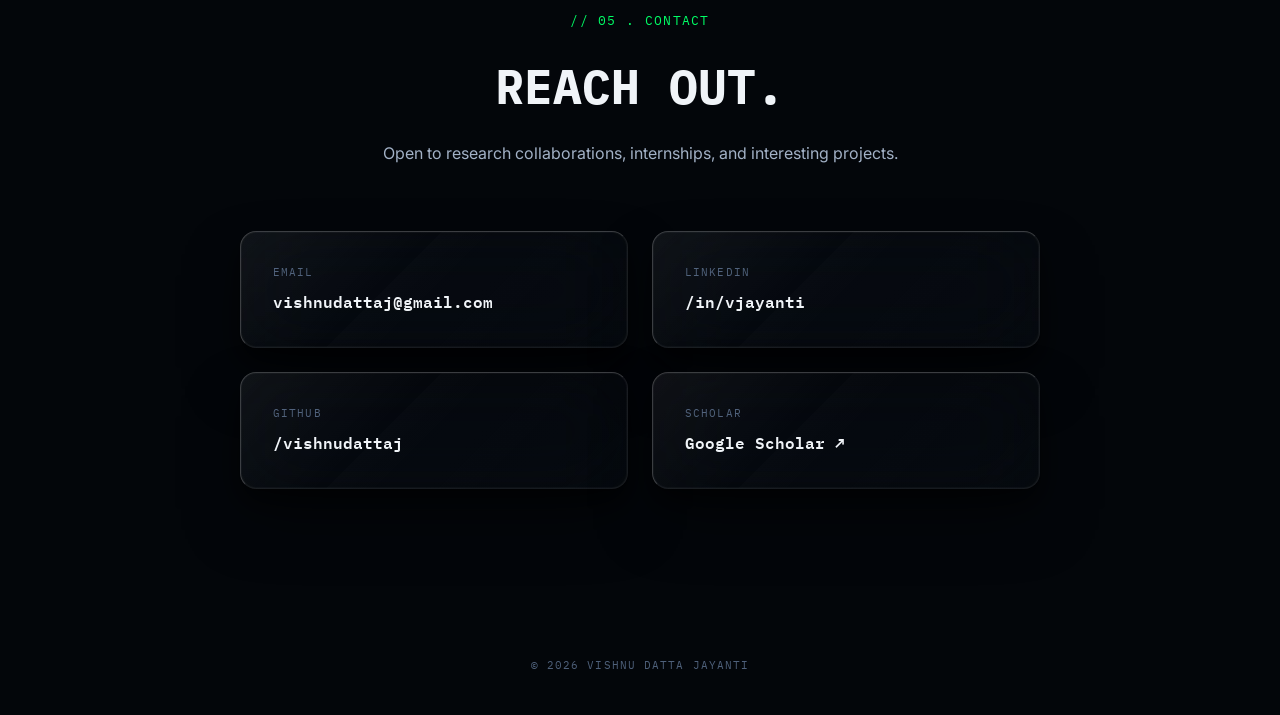
==== commit c7be7a7f: "Change project accent color to green and improve description Updated project accent color to green a" ====
--- a/index.html
+++ b/index.html
@@ -157,10 +157,10 @@
 
       <div class="project-grid">
 
-        <article class="glass-panel project reveal" data-accent="amber">
+        <article class="glass-panel project reveal" data-accent="green">
           <div class="module-header">
             <span class="module-id">MOD-00</span>
-            <div class="status-indicator"><span class="pulse amber"></span> AGENT_PIPELINE</div>
+            <div class="status-indicator"><span class="pulse green"></span> AGENT_PIPELINE</div>
           </div>
           <div class="project-content">
             <div class="project-meta">
@@ -170,18 +170,16 @@
             <h3 class="project-title">ChronOllama</h3>
             <p class="project-desc">
               An experimental autonomous software-building agent running entirely on local models served through
-              Ollama. A conversational intake phase clarifies the request, a planner model breaks it into
+              Ollama. A conversational phase clarifies the user's request, a planner model breaks it into
               dependency-aware steps, and worker models generate the corresponding files in parallel where
               possible. Every file passes through a linting retry loop, a testability check, and either automated
               test generation/execution or a fallback model evaluation, with failures triggering retries and, past
-              a threshold, replanning around the failed step. All model I/O is constrained to strict JSON schemas
-              via Pydantic, and the system swaps between detailed and simplified prompt sets depending on the
+              a threshold, replanning around the failed step.The system swaps between detailed and simplified prompt sets depending on the
               parameter size of the local model in use.
             </p>
             <div class="project-stats">
               <div class="stat"><span class="stat-val">6-stage</span><span class="stat-label">plan → generate → lint → test → evaluate → replan loop</span></div>
               <div class="stat"><span class="stat-val">JSON-schema</span><span class="stat-label">constrained model I/O via Pydantic</span></div>
-              <div class="stat"><span class="stat-val">unsuccessful</span><span class="stat-label">small models too weak, large models too costly</span></div>
             </div>
             <a class="project-link" href="https://github.com/vishnudattaj/ChronOllama" target="_blank" rel="noopener">ACCESS REPO ↗</a>
           </div>
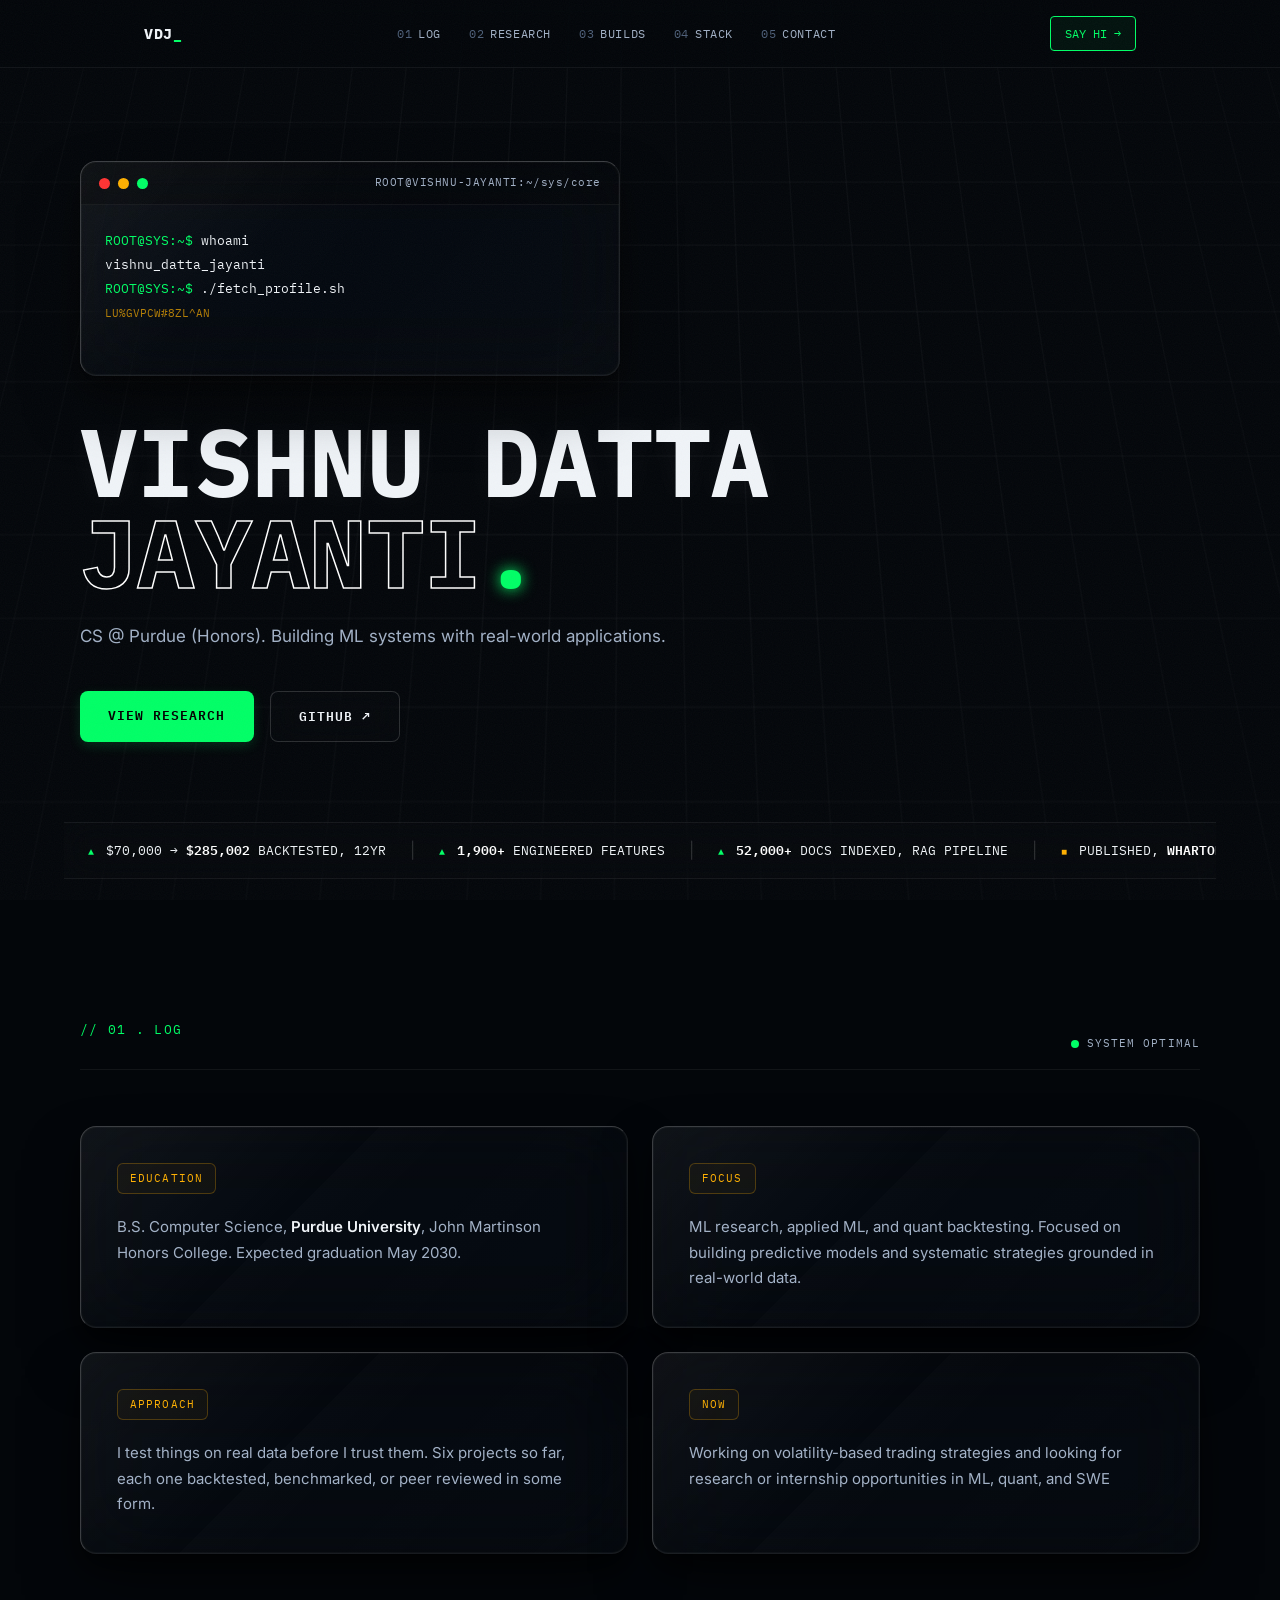
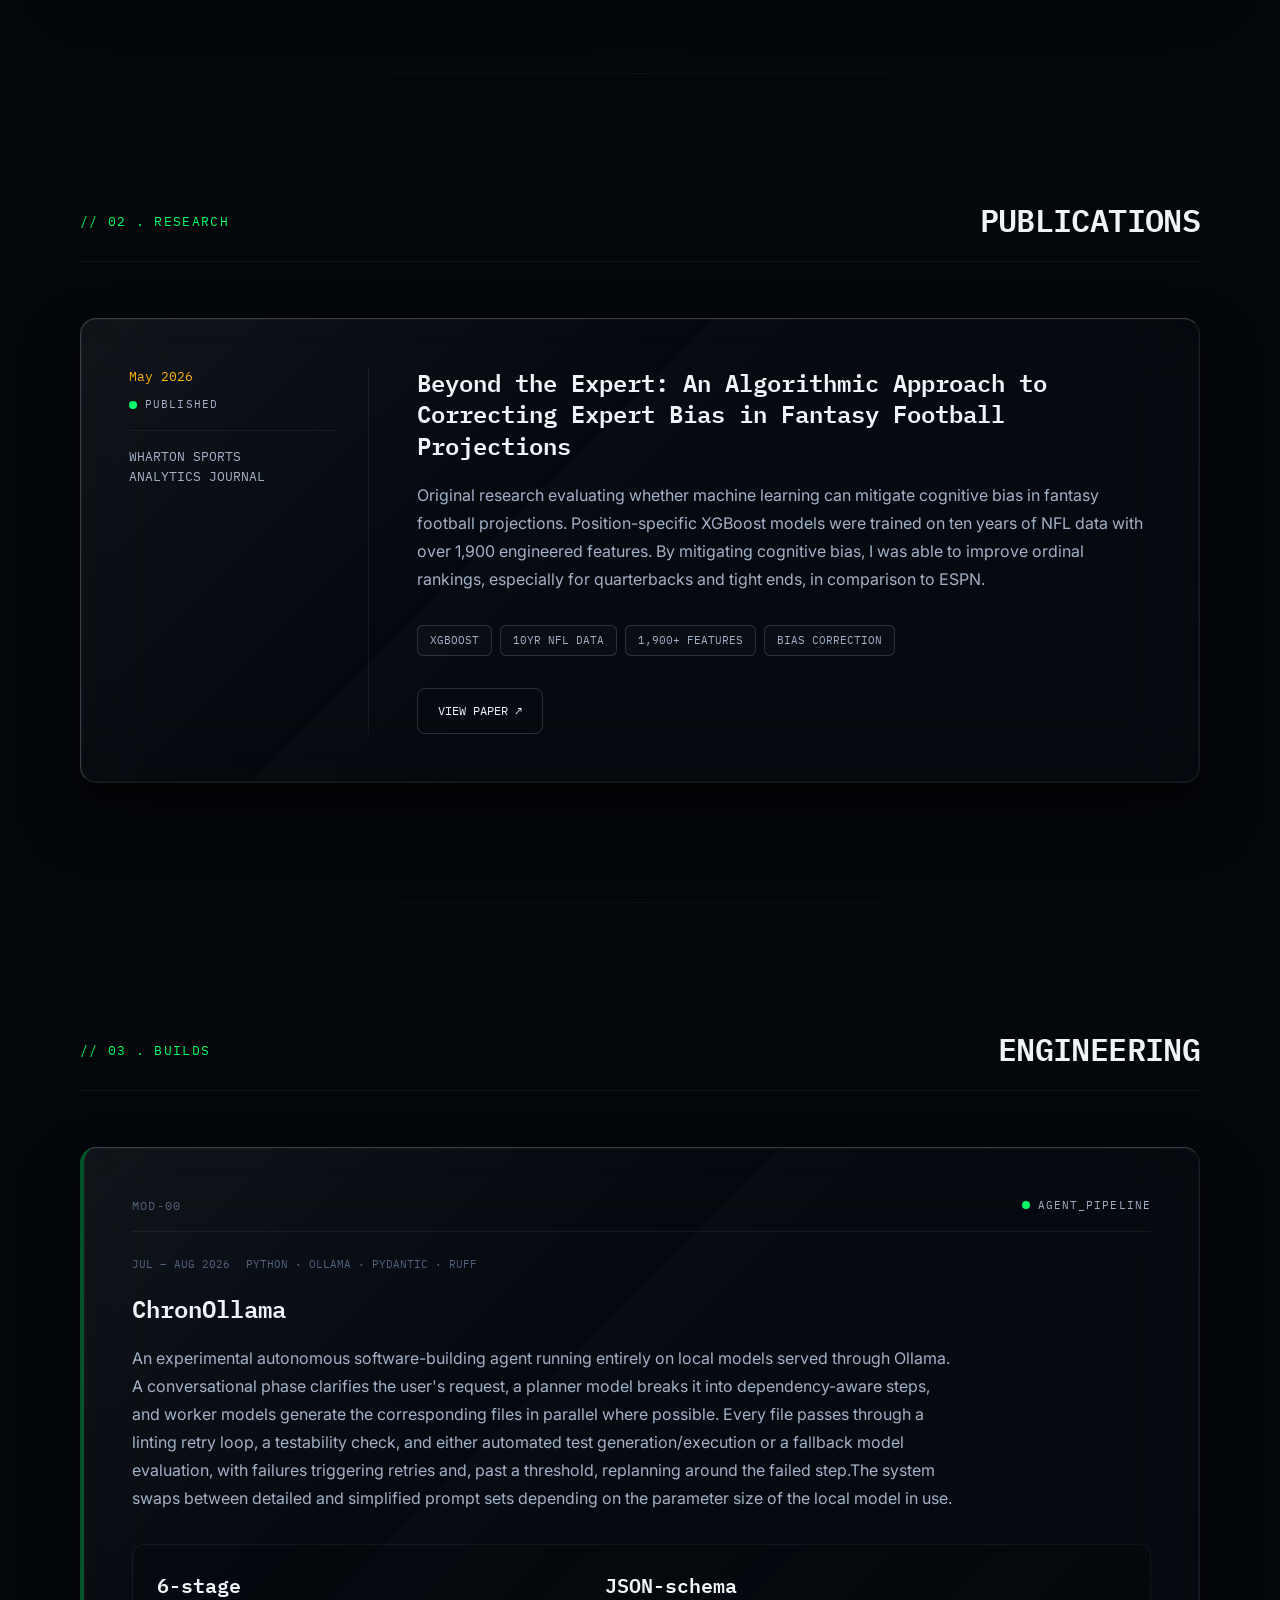
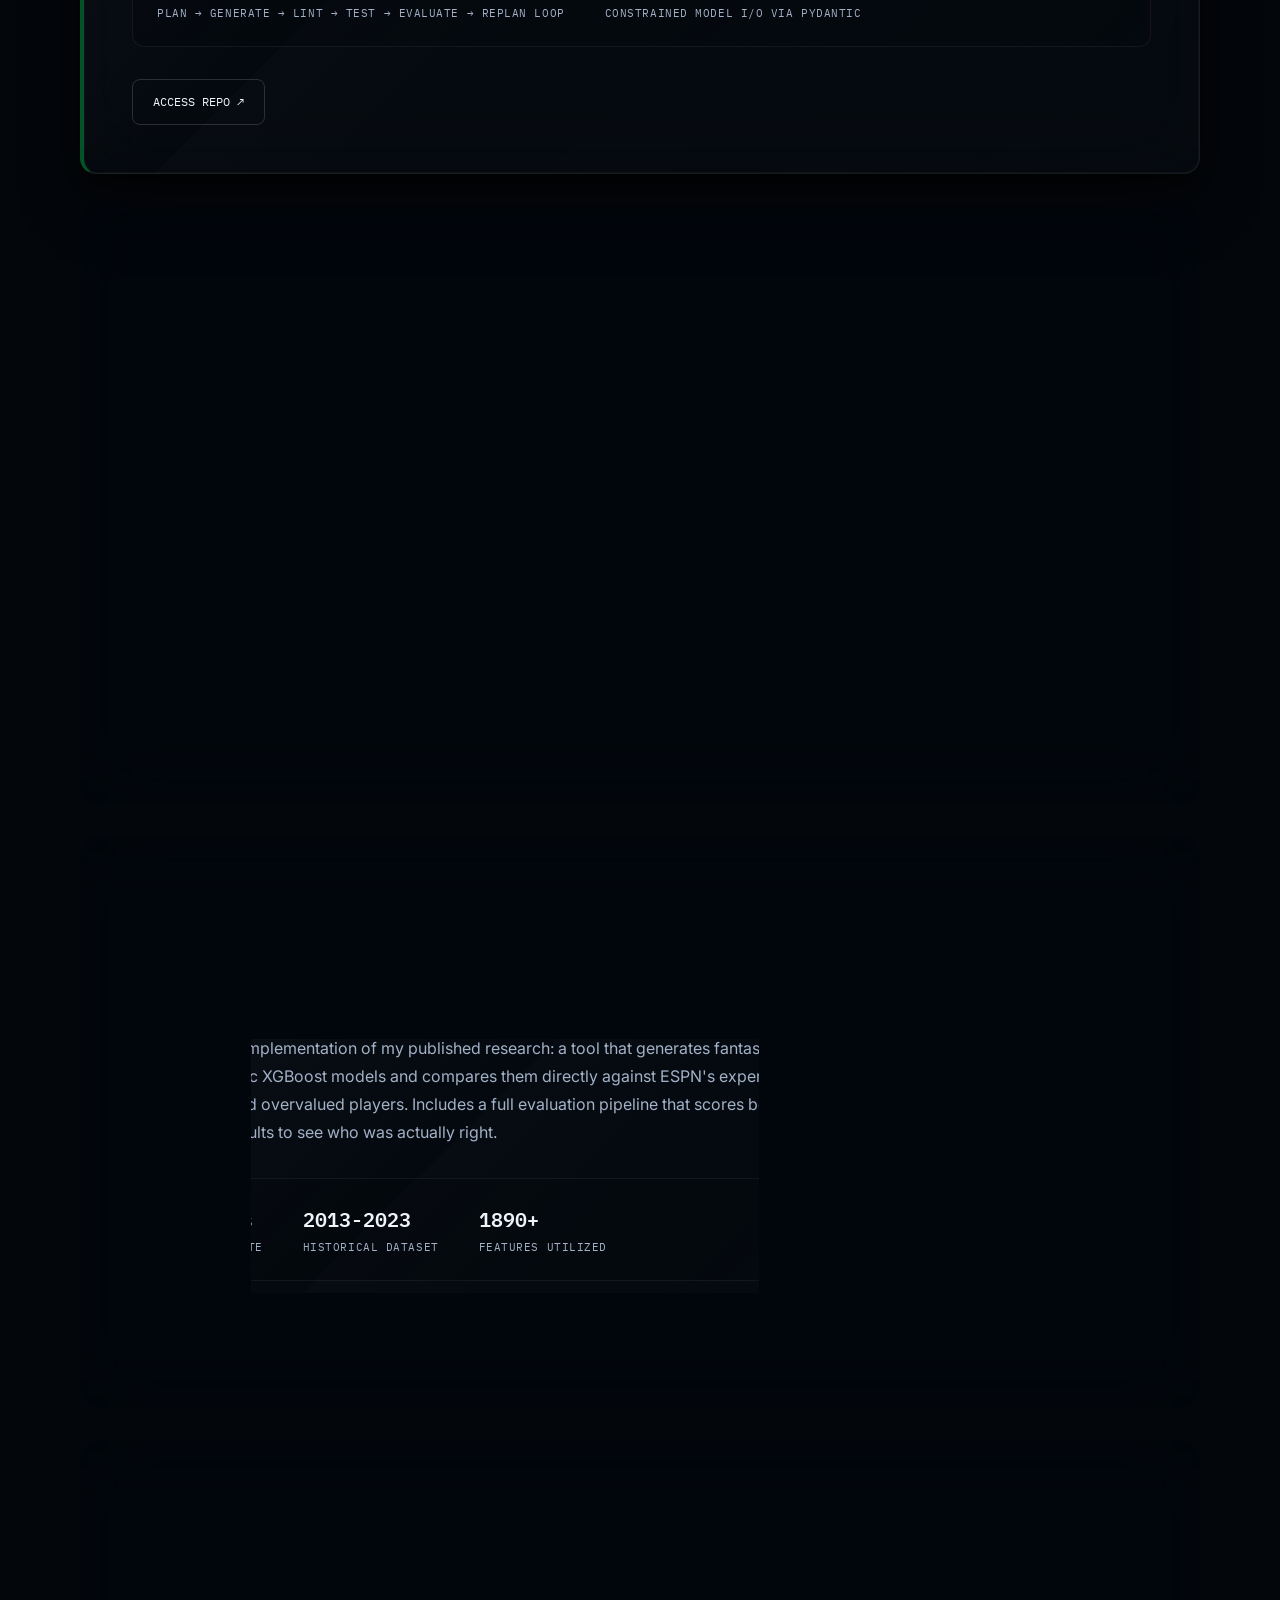
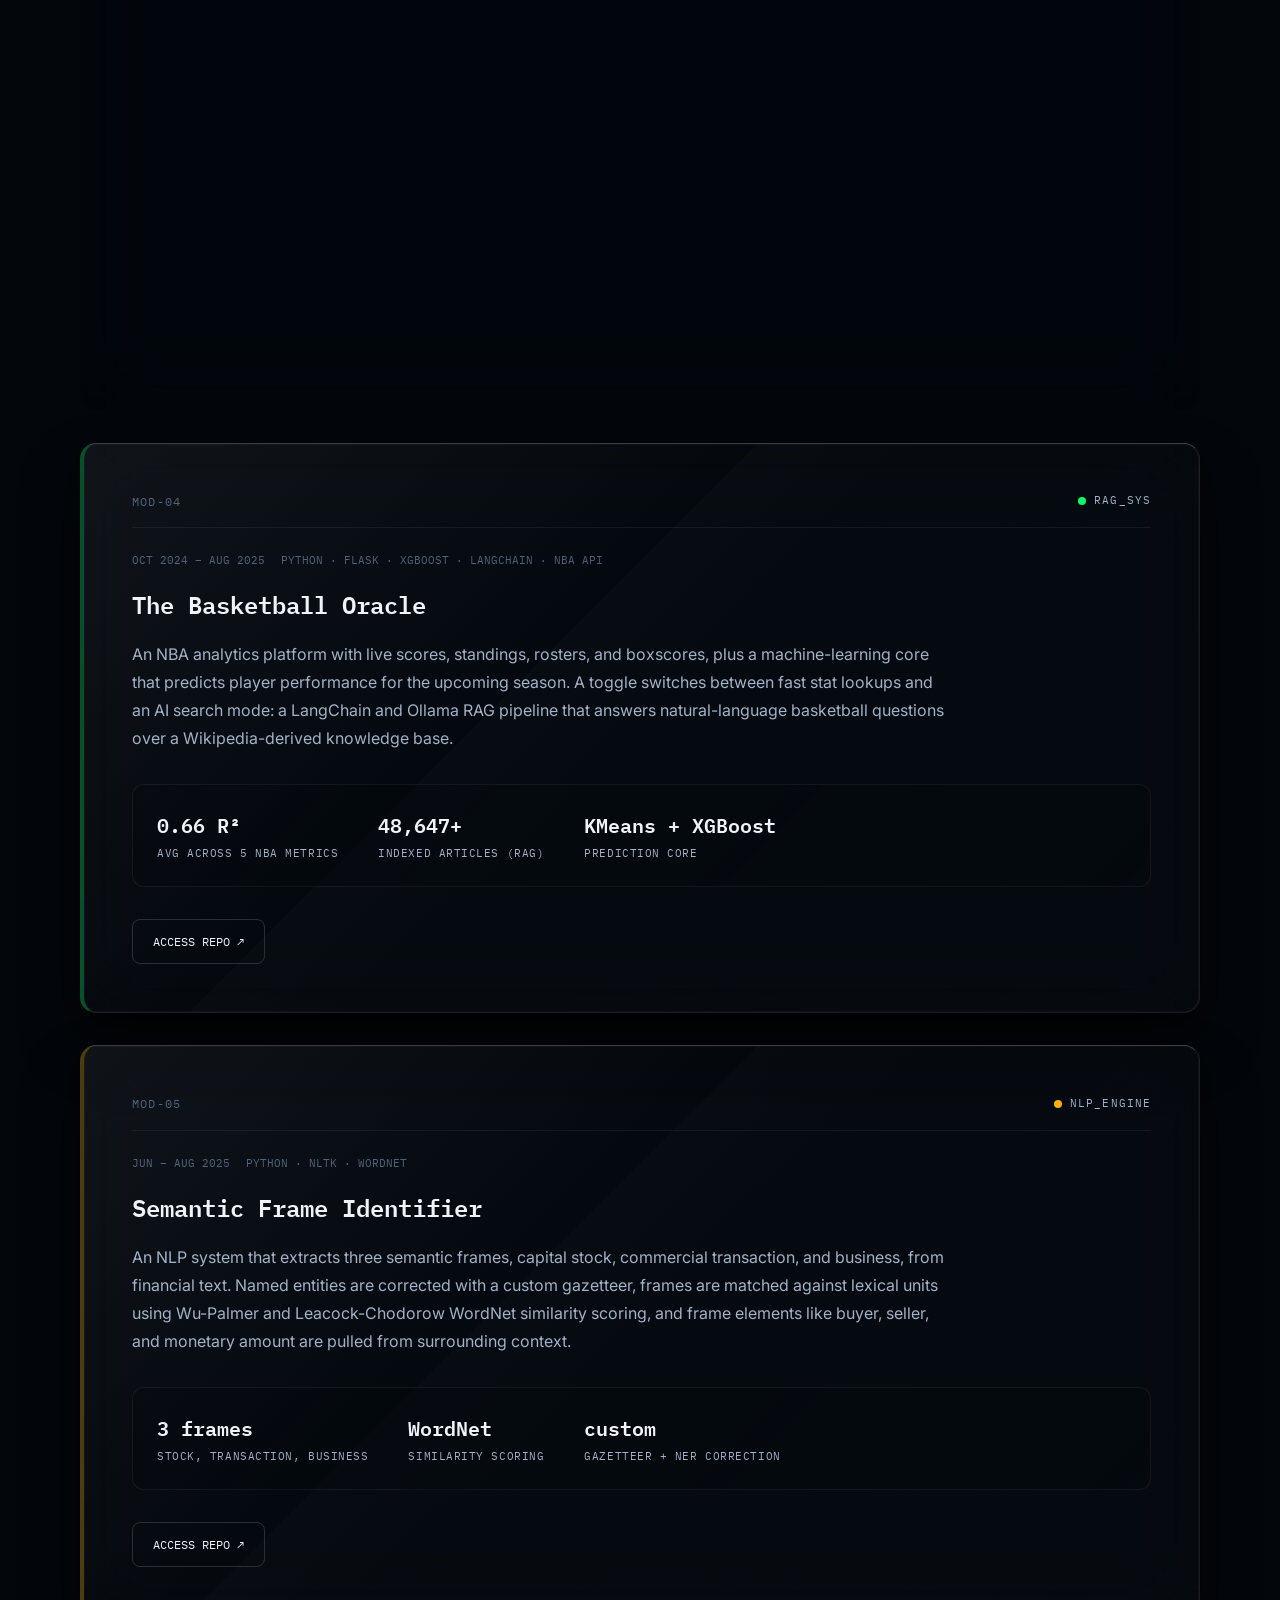
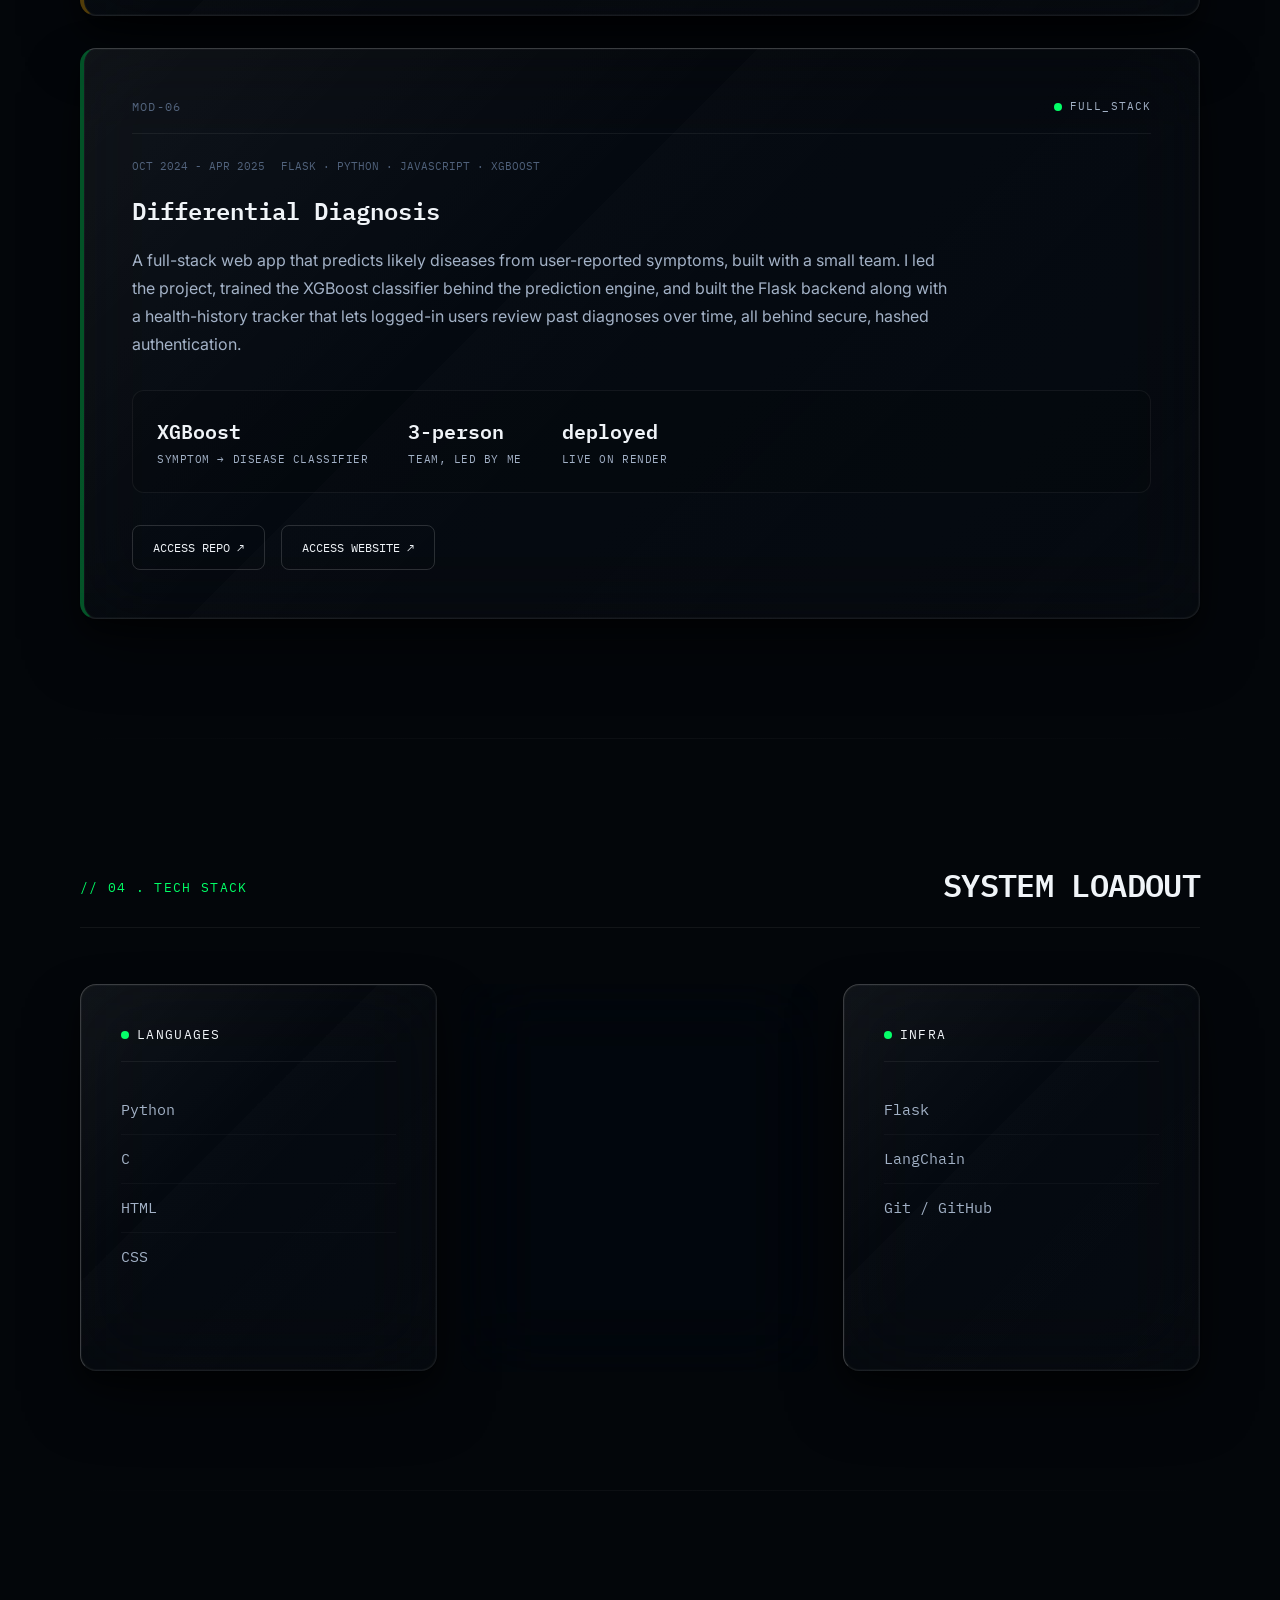
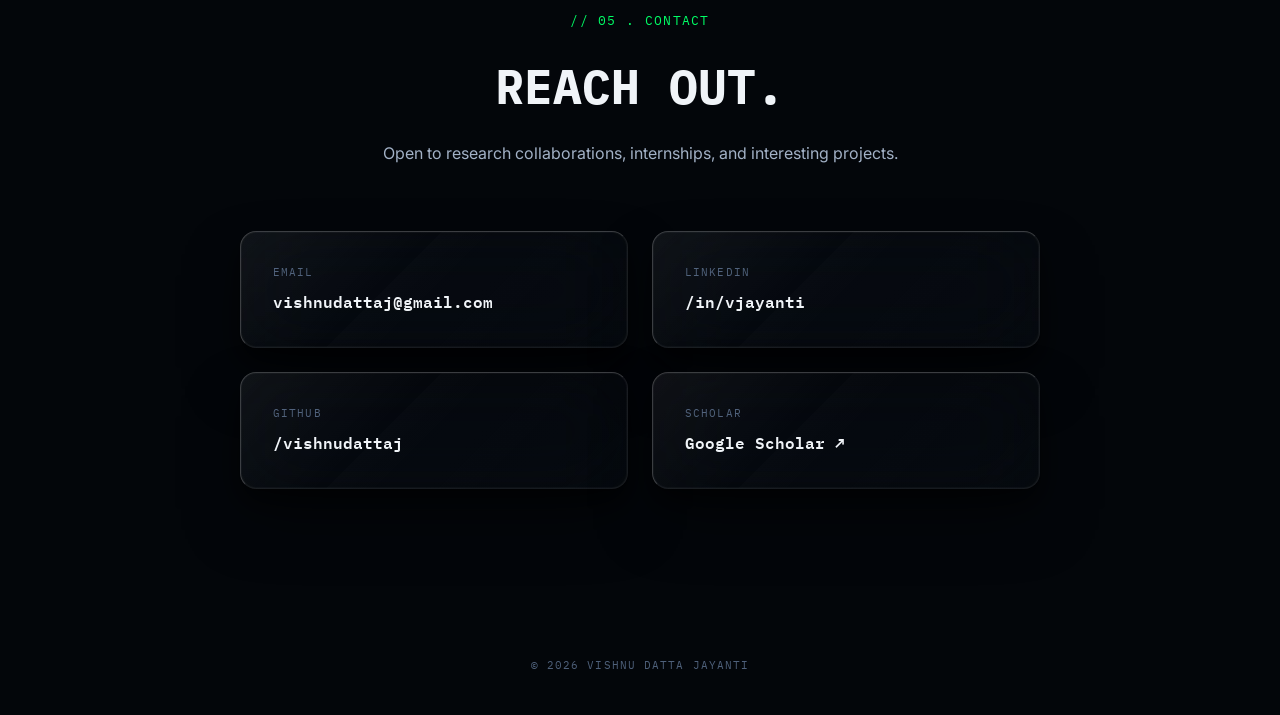
==== commit 941e5df3: "Add transition delay to project reveal article" ====
--- a/index.html
+++ b/index.html
@@ -185,7 +185,7 @@
           </div>
         </article>
 
-        <article class="glass-panel project reveal" data-accent="amber">
+        <article class="glass-panel project reveal" data-accent="amber" style="transition-delay: 0.1s">
           <div class="module-header">
             <span class="module-id">MOD-01</span>
             <div class="status-indicator"><span class="pulse amber"></span> QUANT_ENGINE</div>
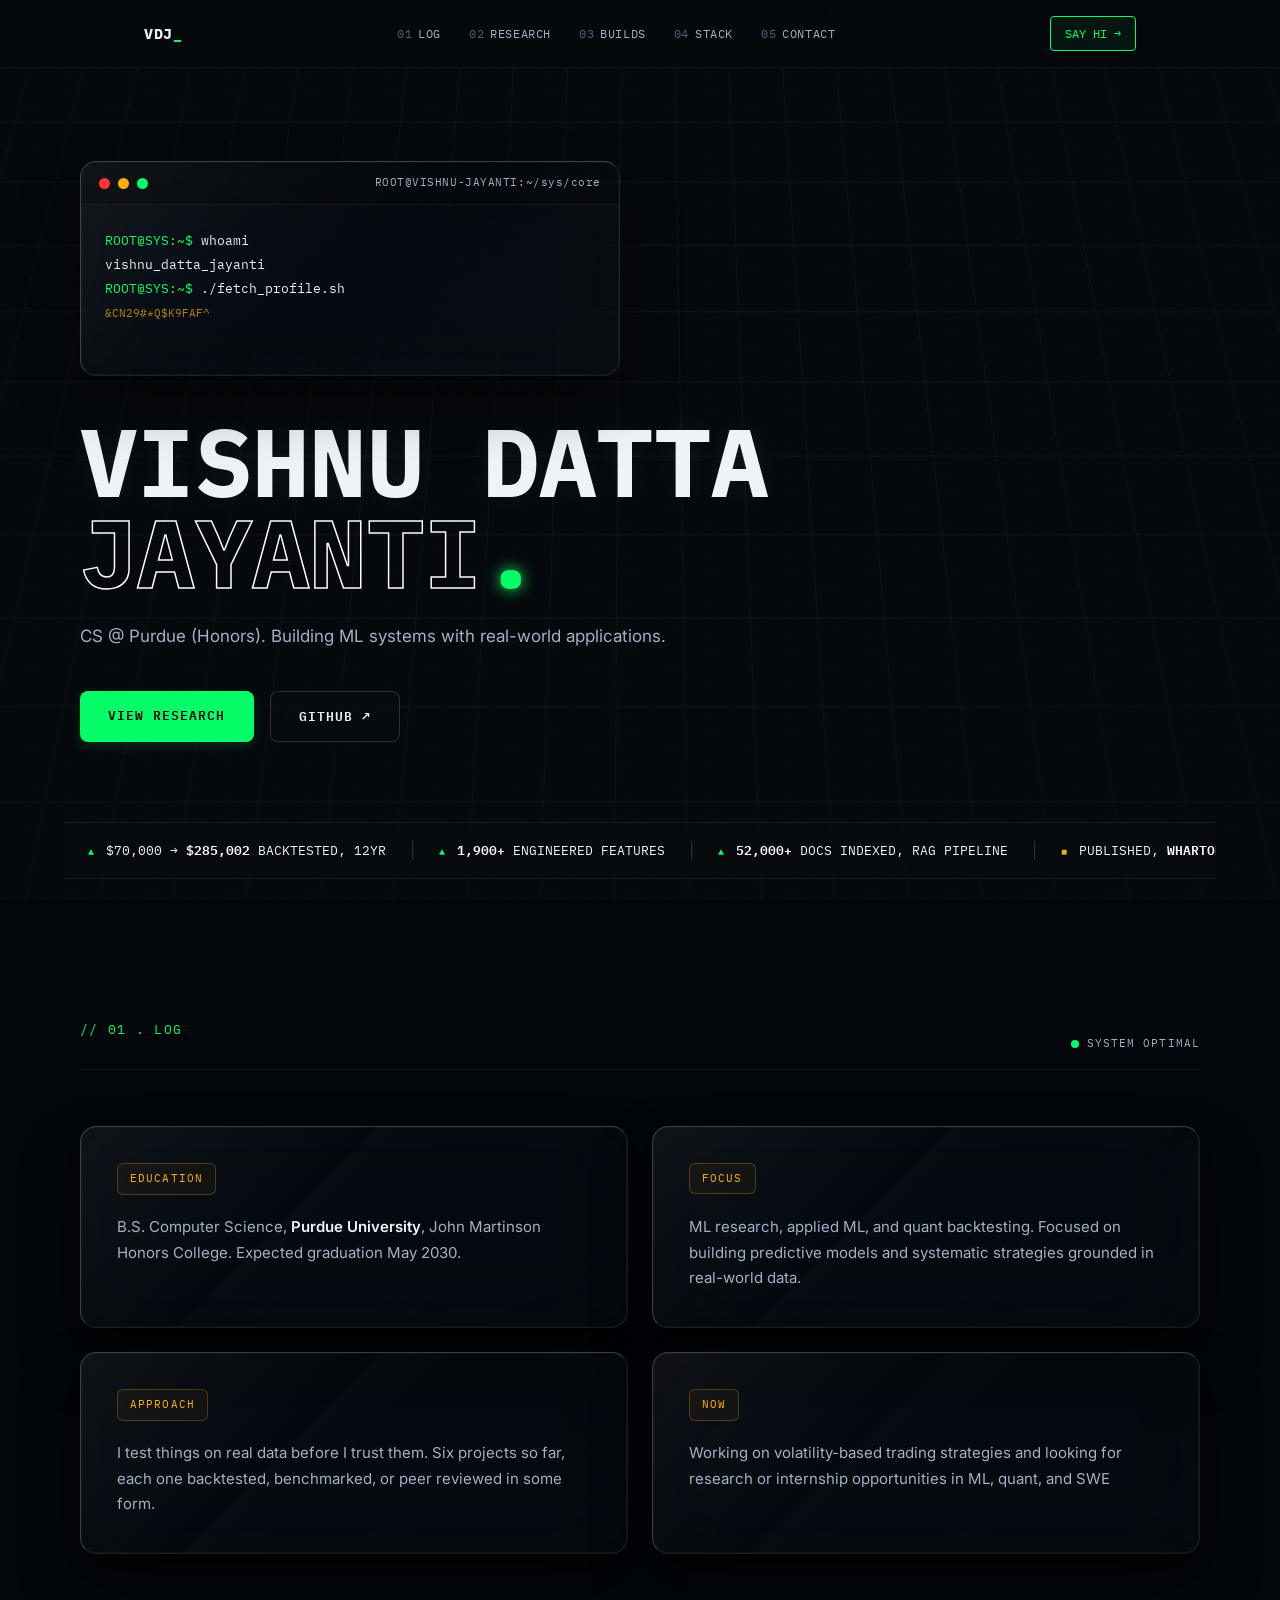
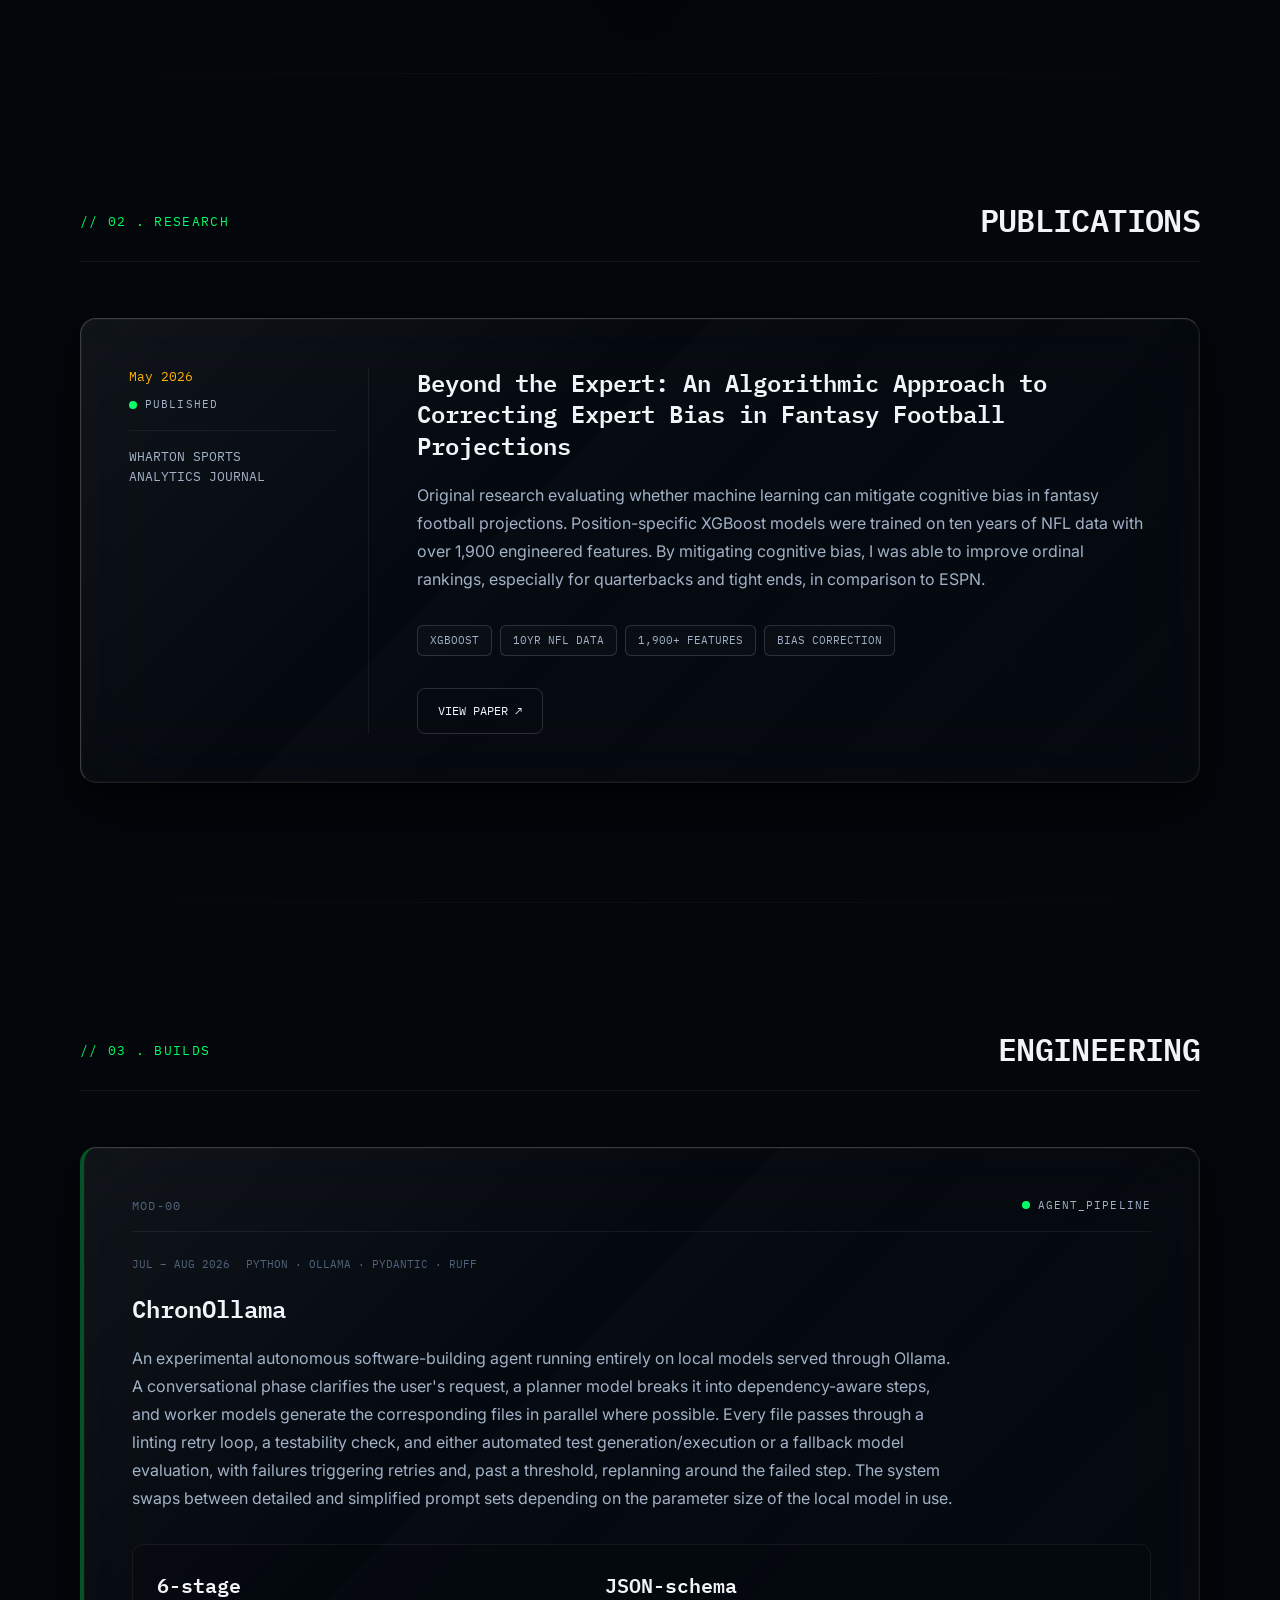
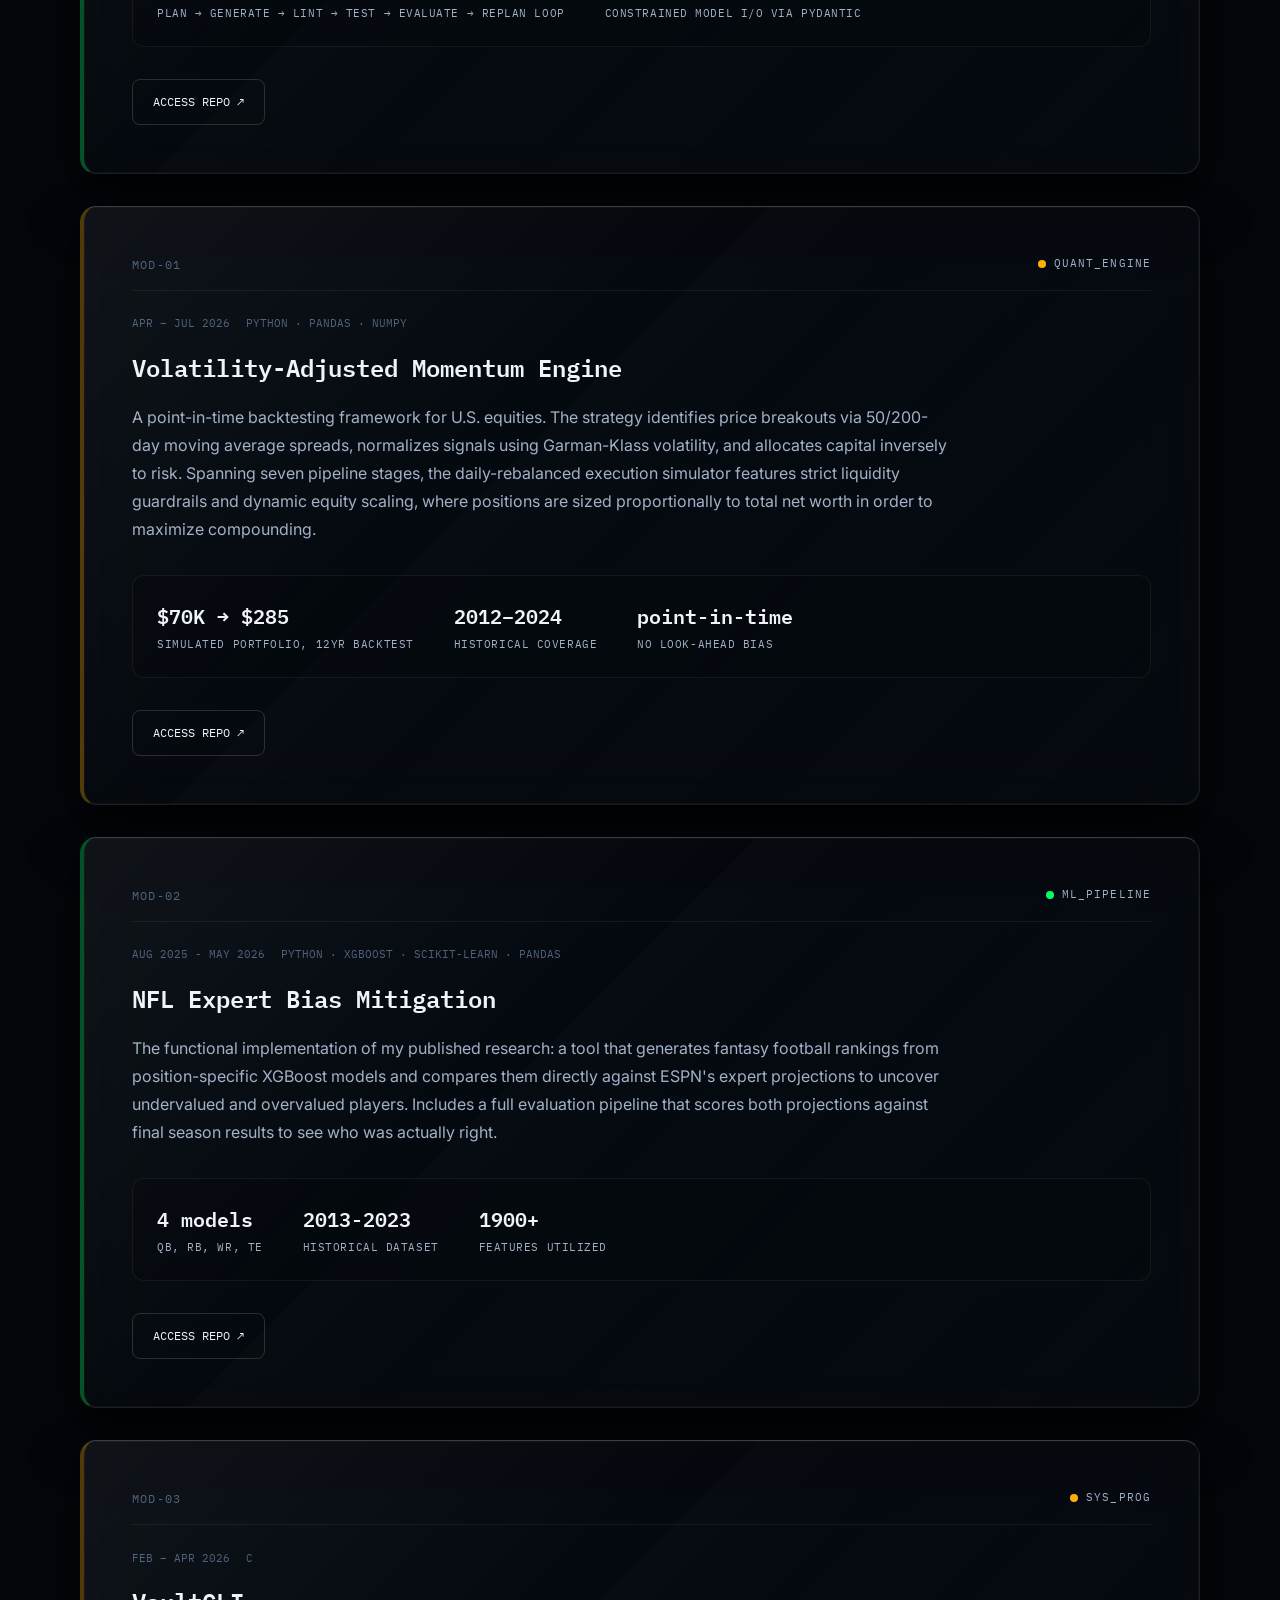
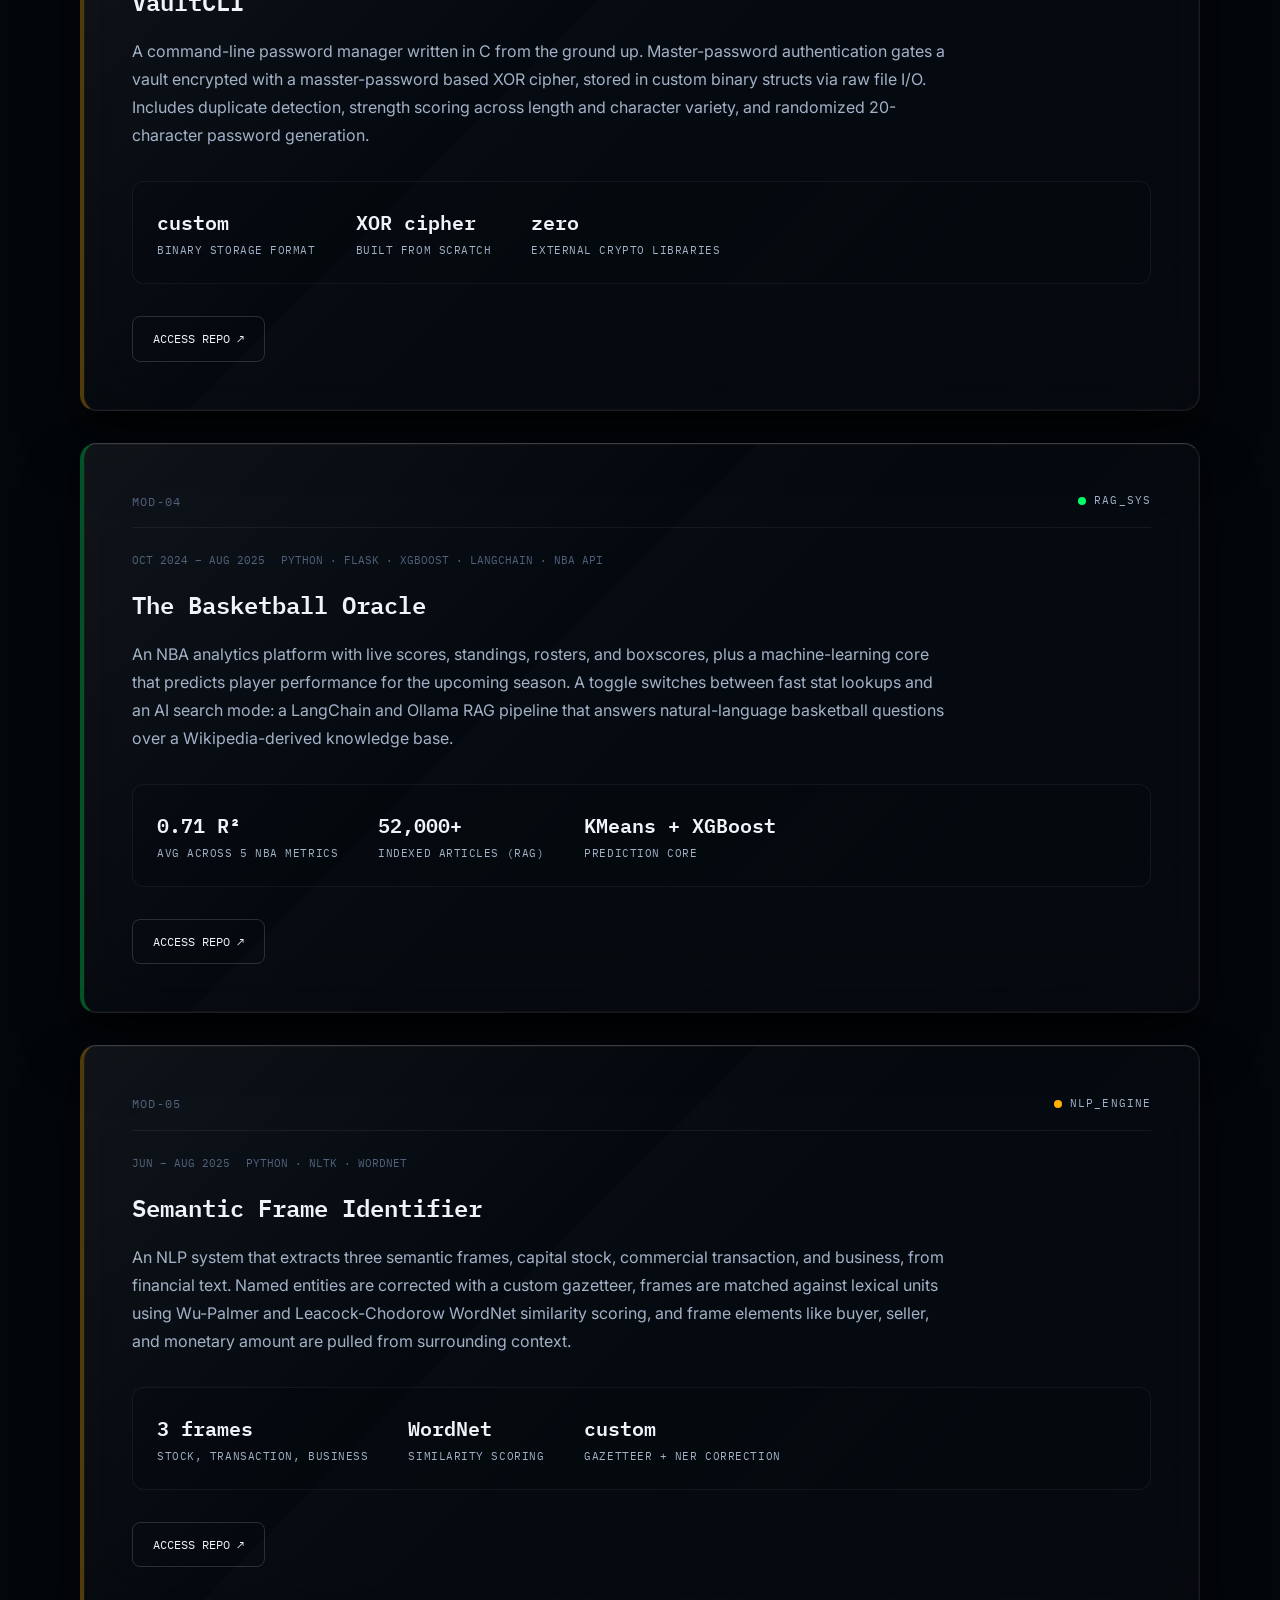
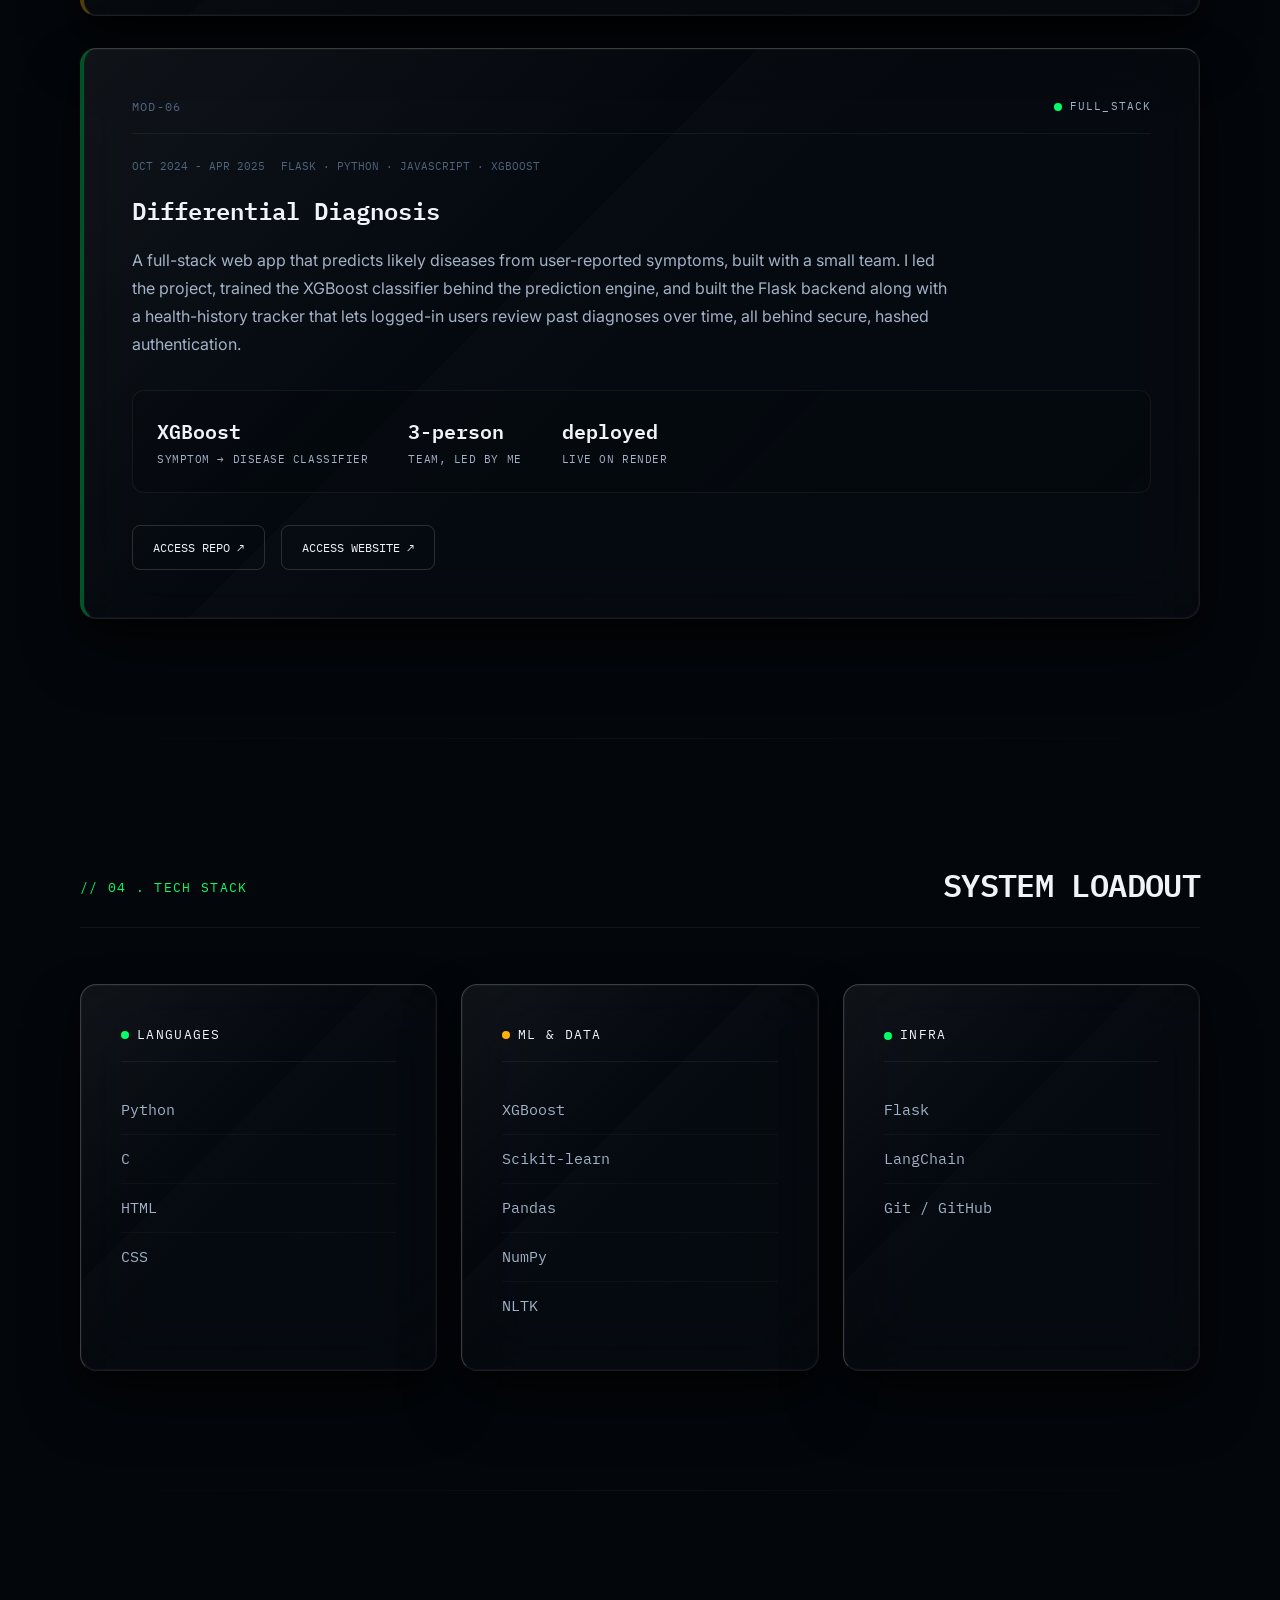
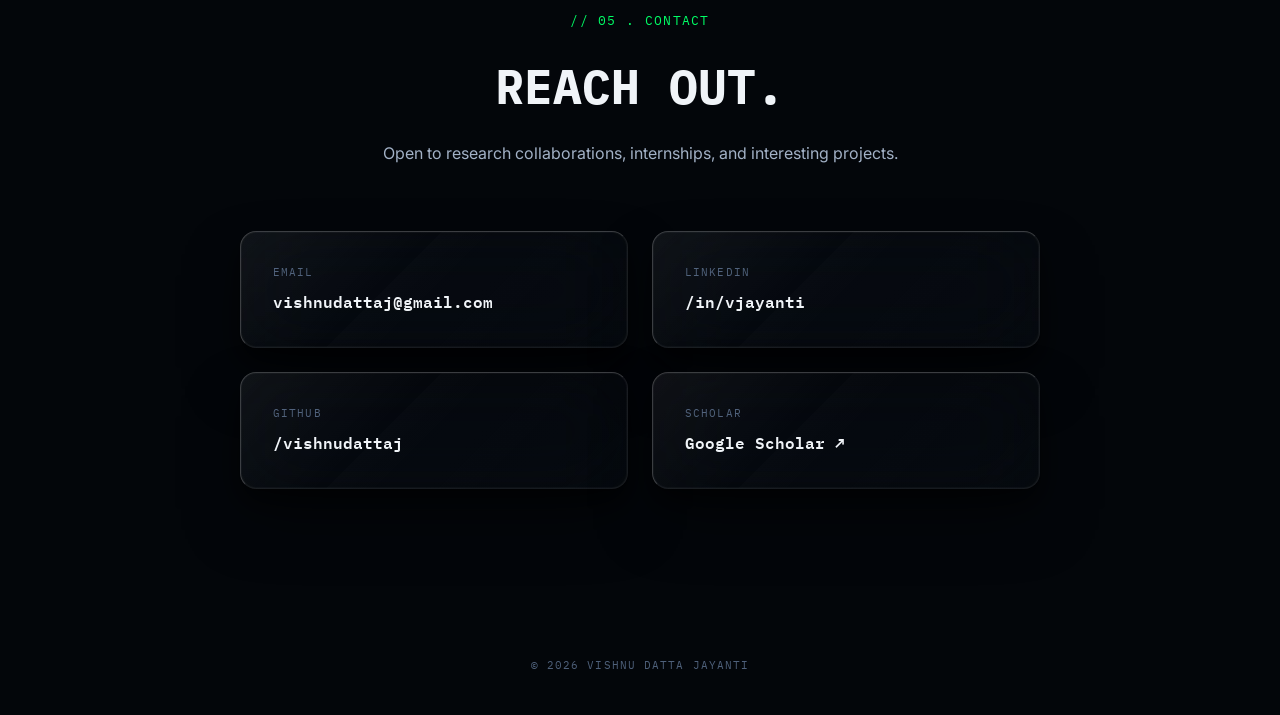
==== commit cfbbb61c: "Correct text formatting in index.html Fix formatting and spacing in project description." ====
--- a/index.html
+++ b/index.html
@@ -174,7 +174,7 @@
               dependency-aware steps, and worker models generate the corresponding files in parallel where
               possible. Every file passes through a linting retry loop, a testability check, and either automated
               test generation/execution or a fallback model evaluation, with failures triggering retries and, past
-              a threshold, replanning around the failed step.The system swaps between detailed and simplified prompt sets depending on the
+              a threshold, replanning around the failed step. The system swaps between detailed and simplified prompt sets depending on the
               parameter size of the local model in use.
             </p>
             <div class="project-stats">
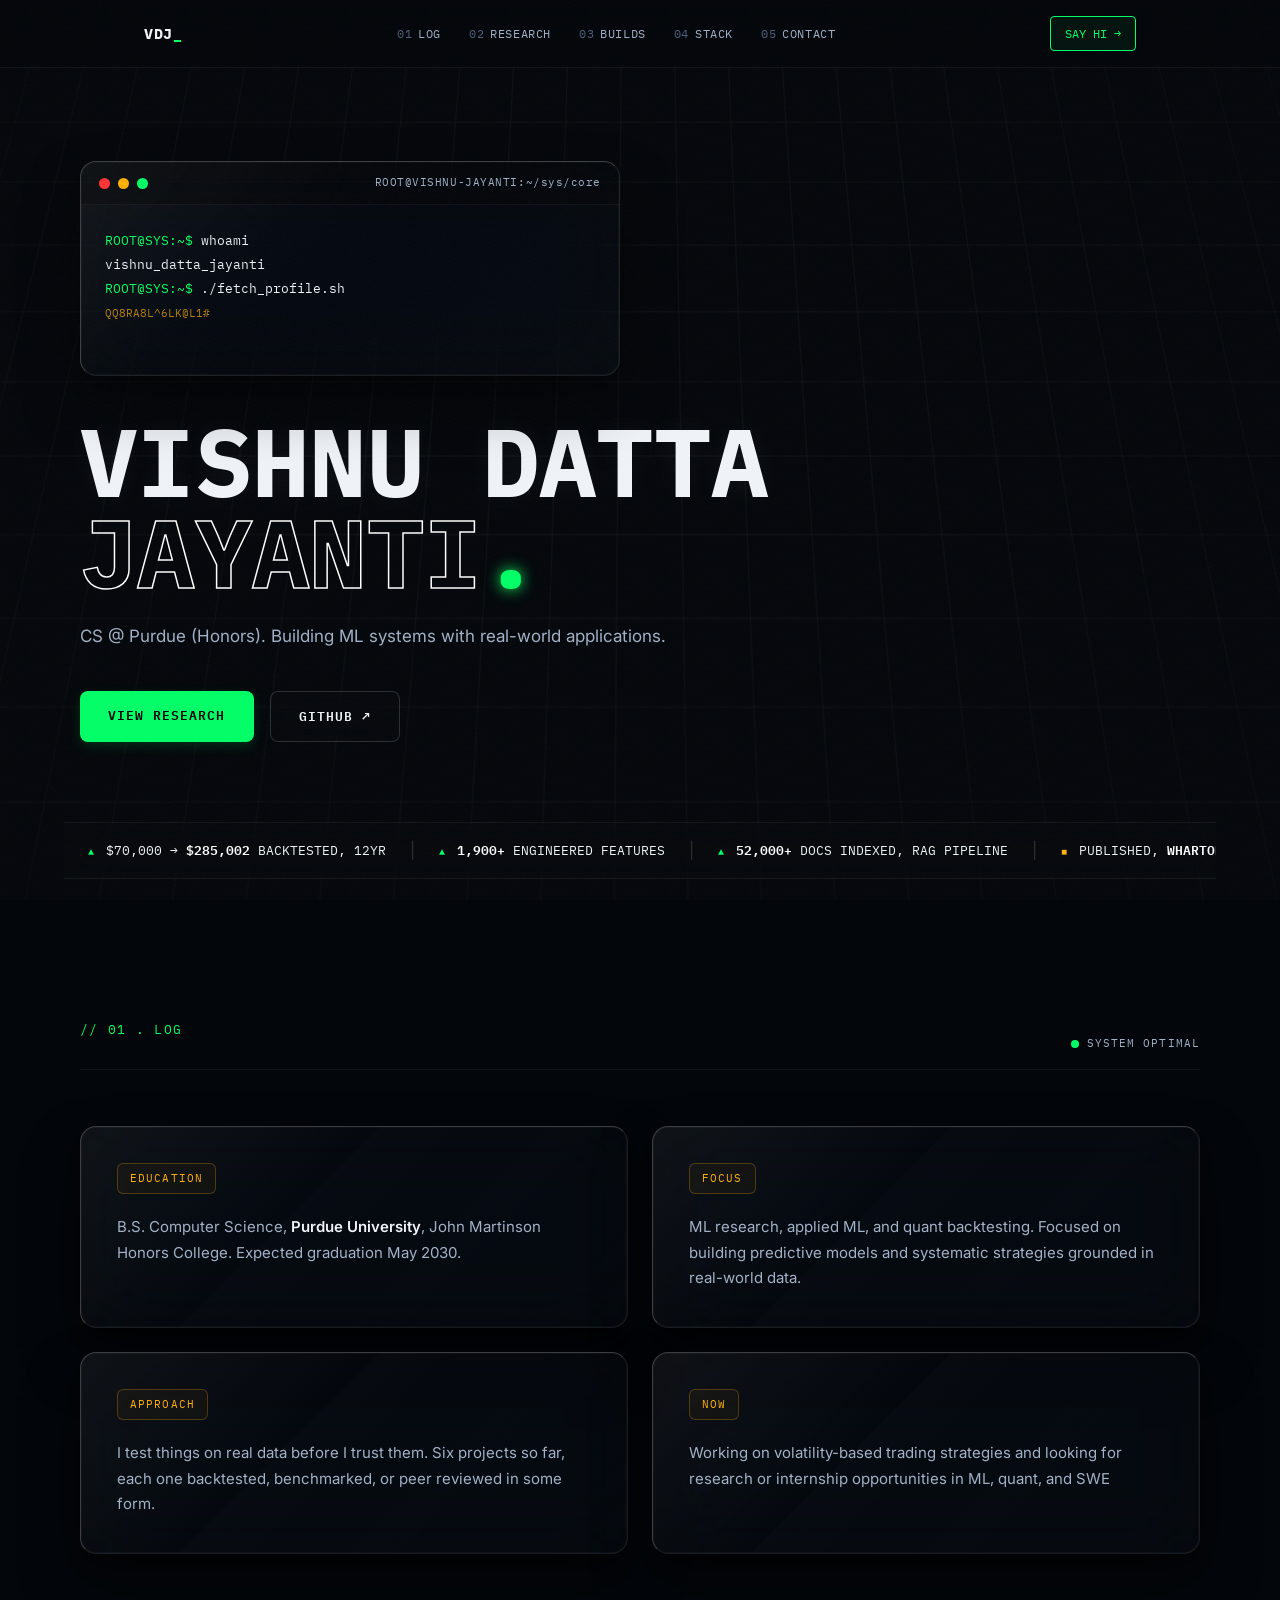
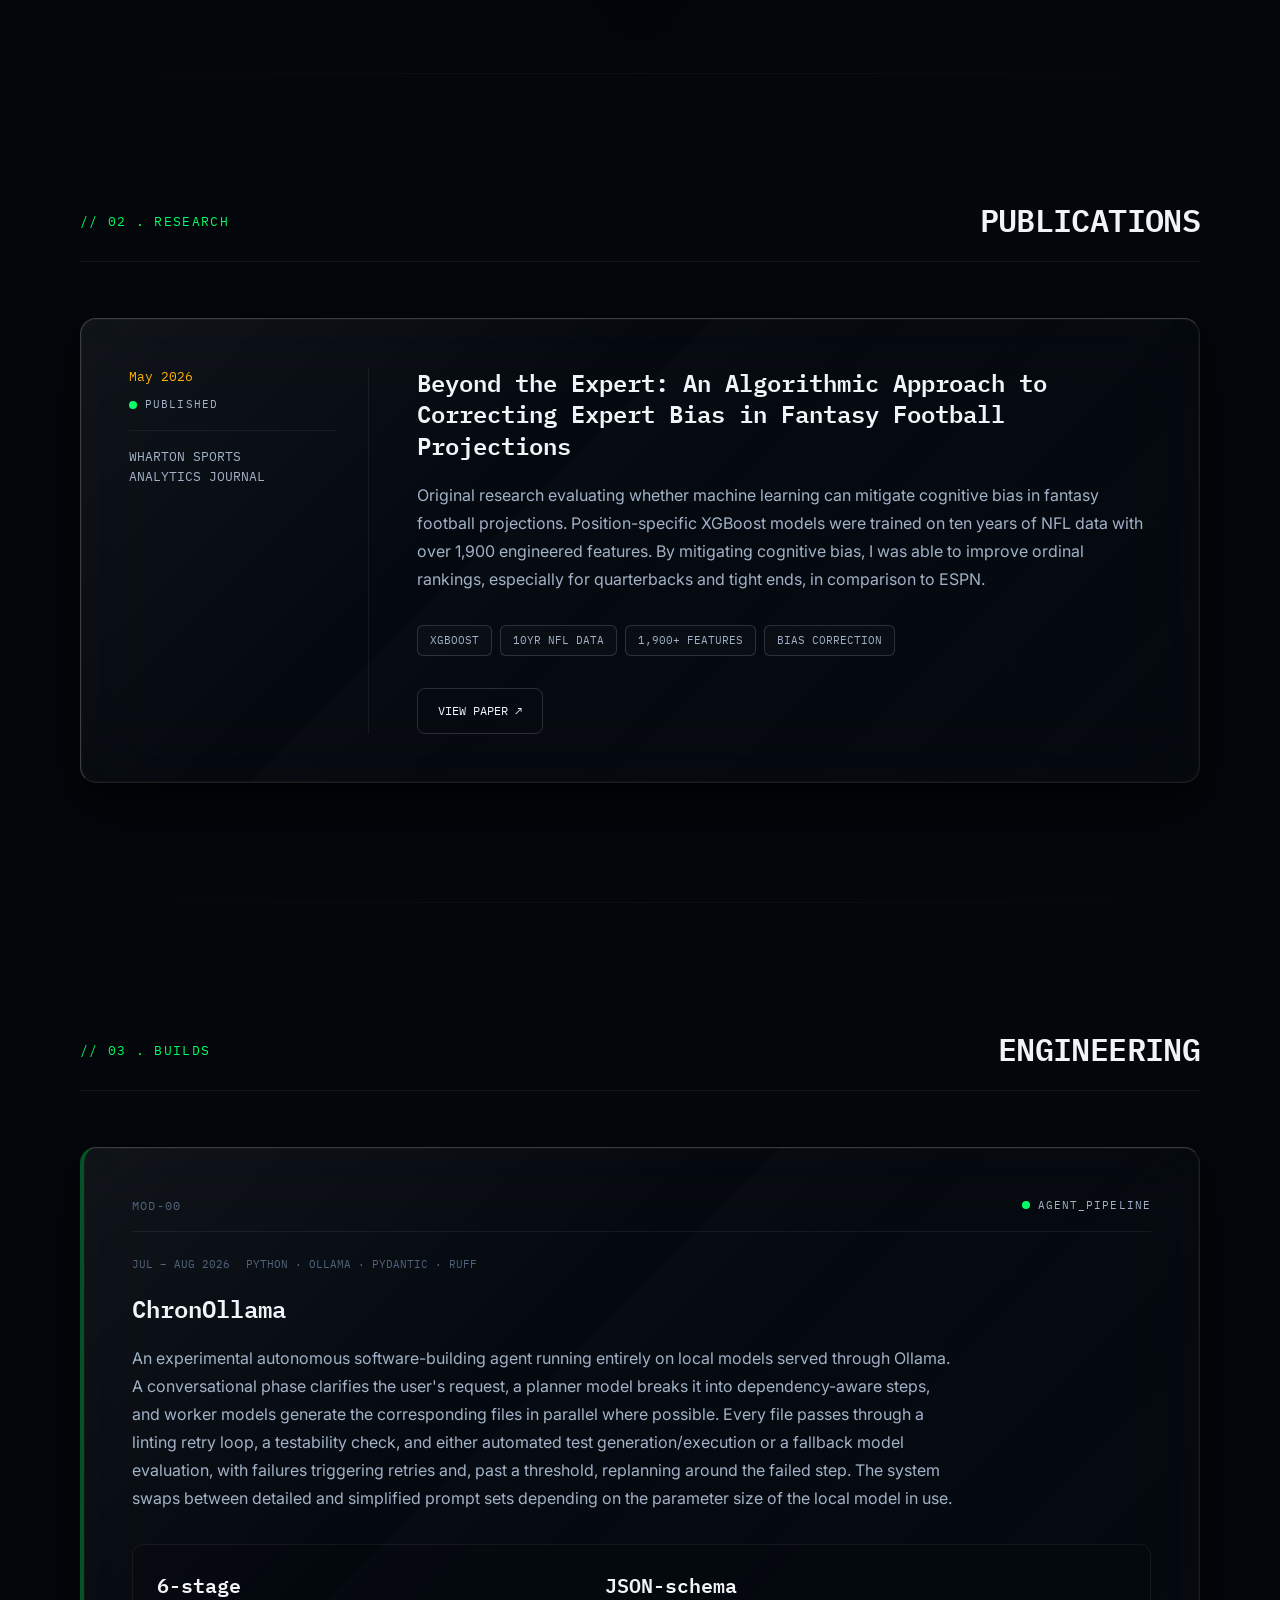
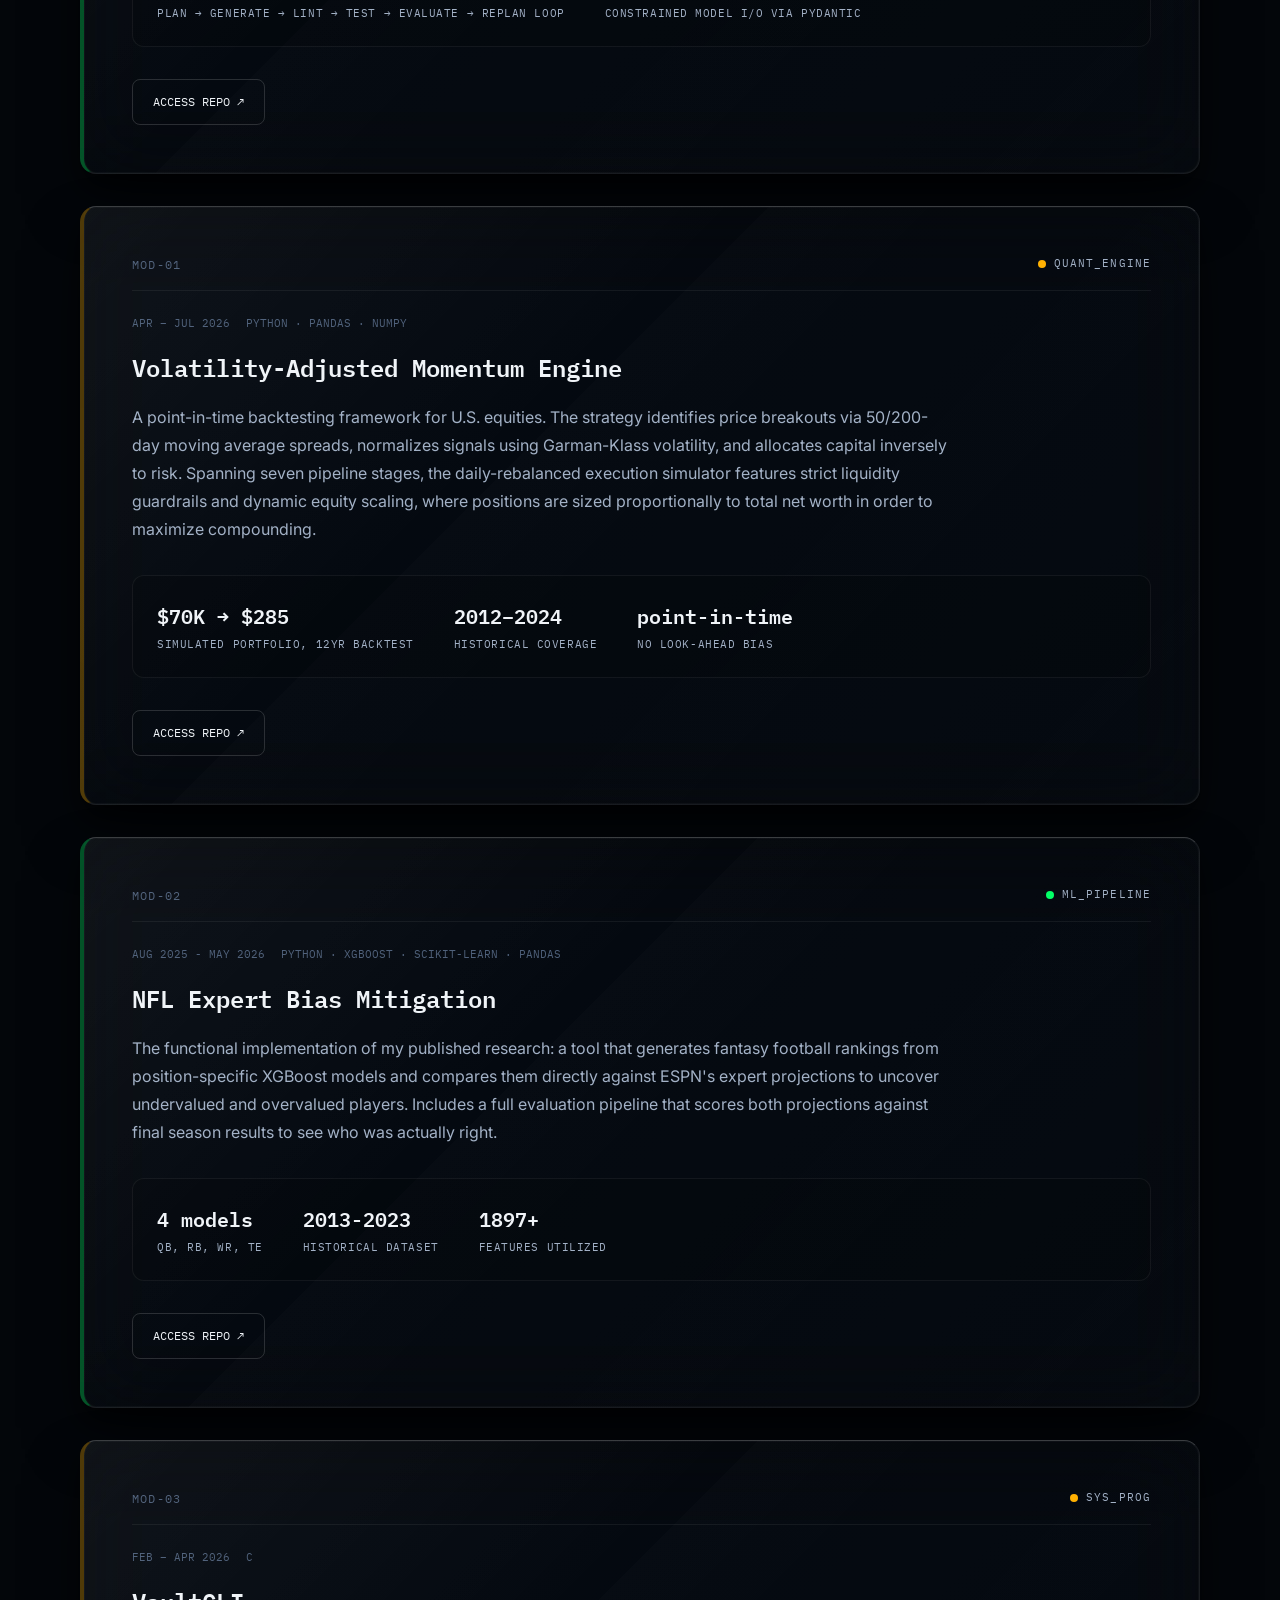
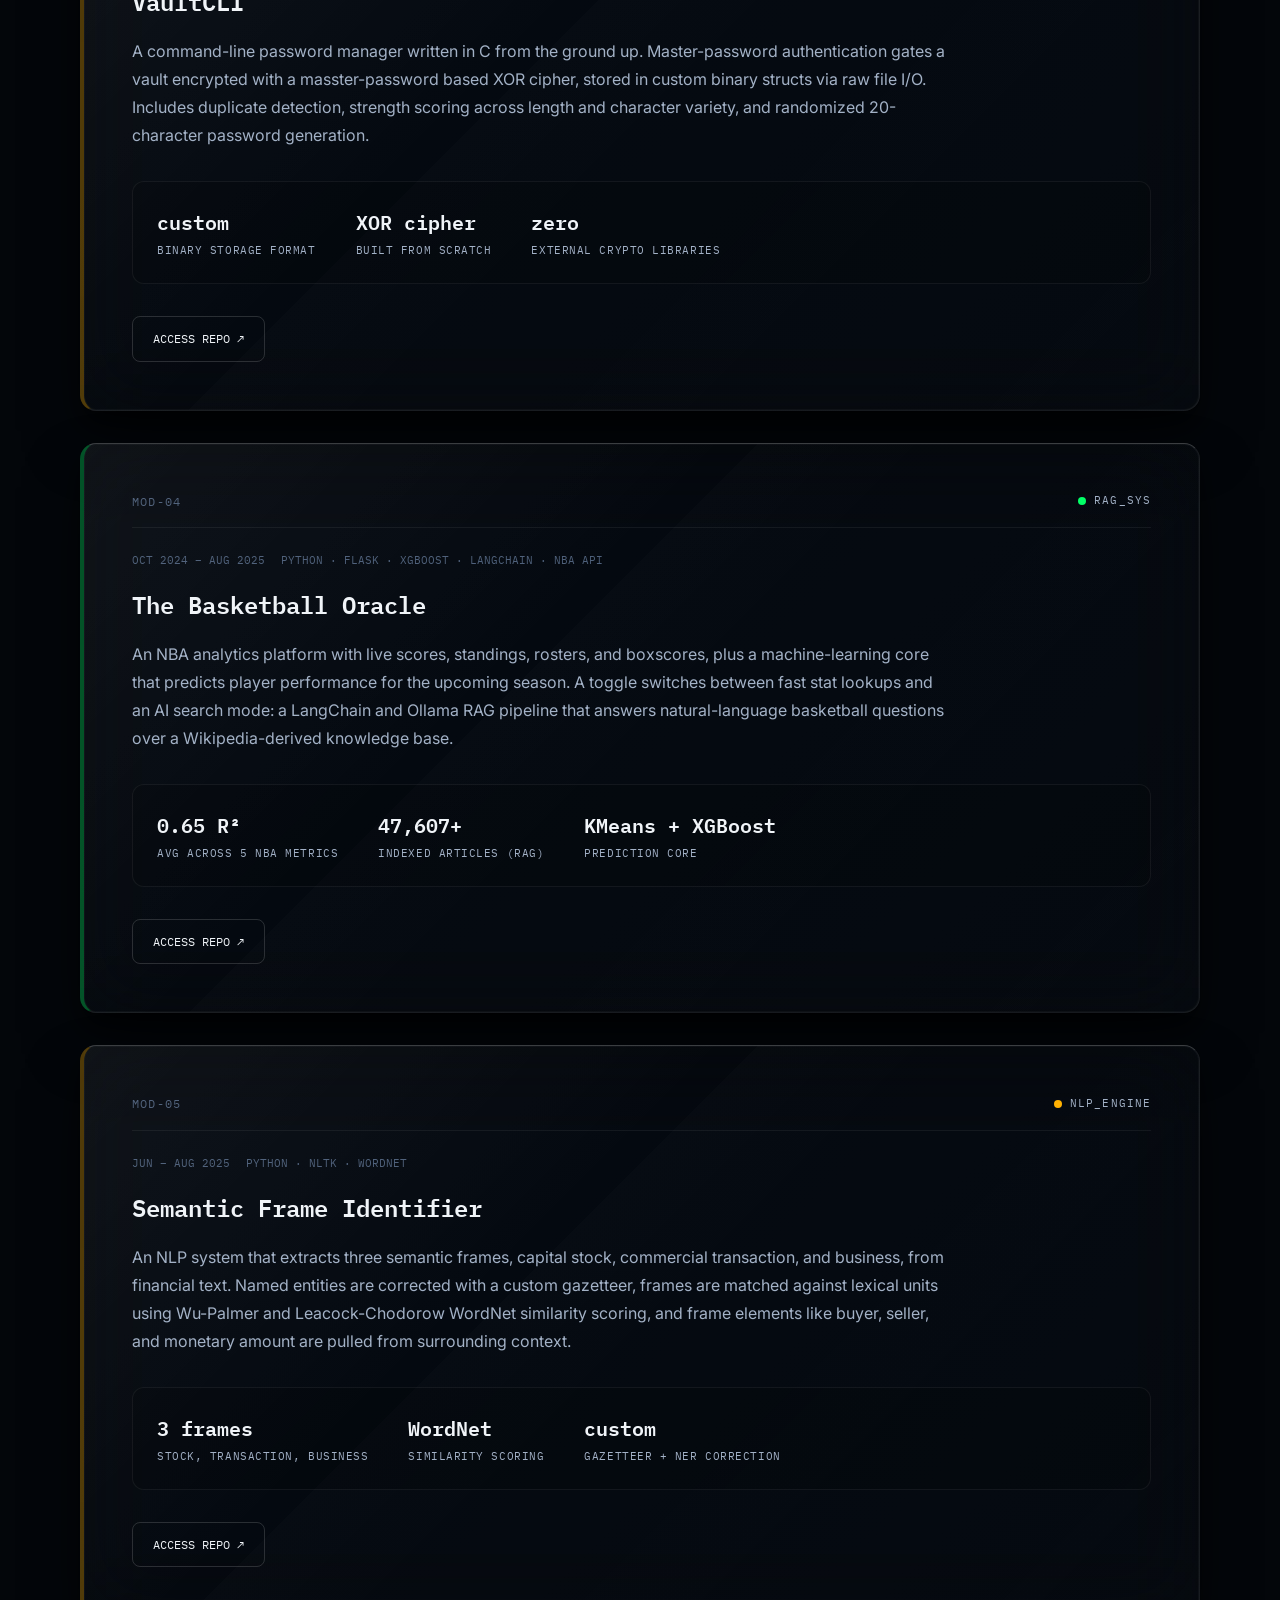
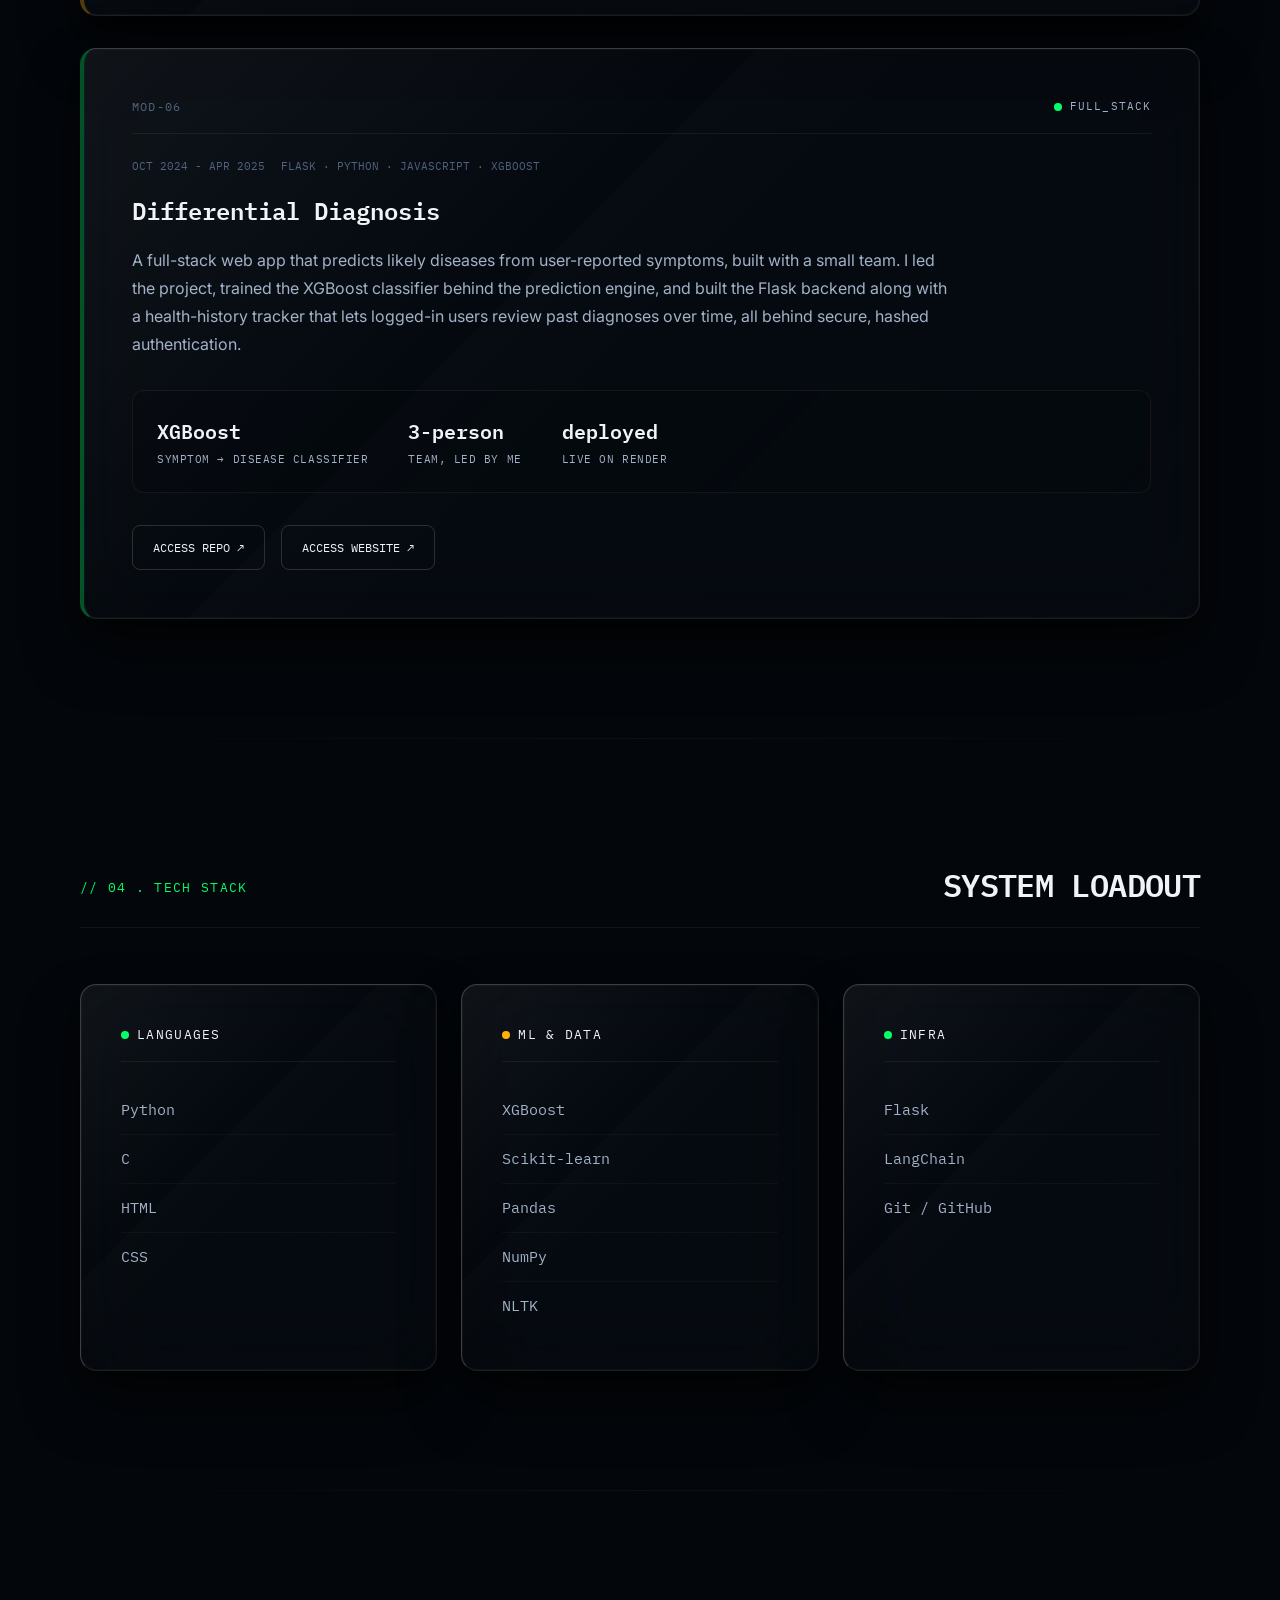
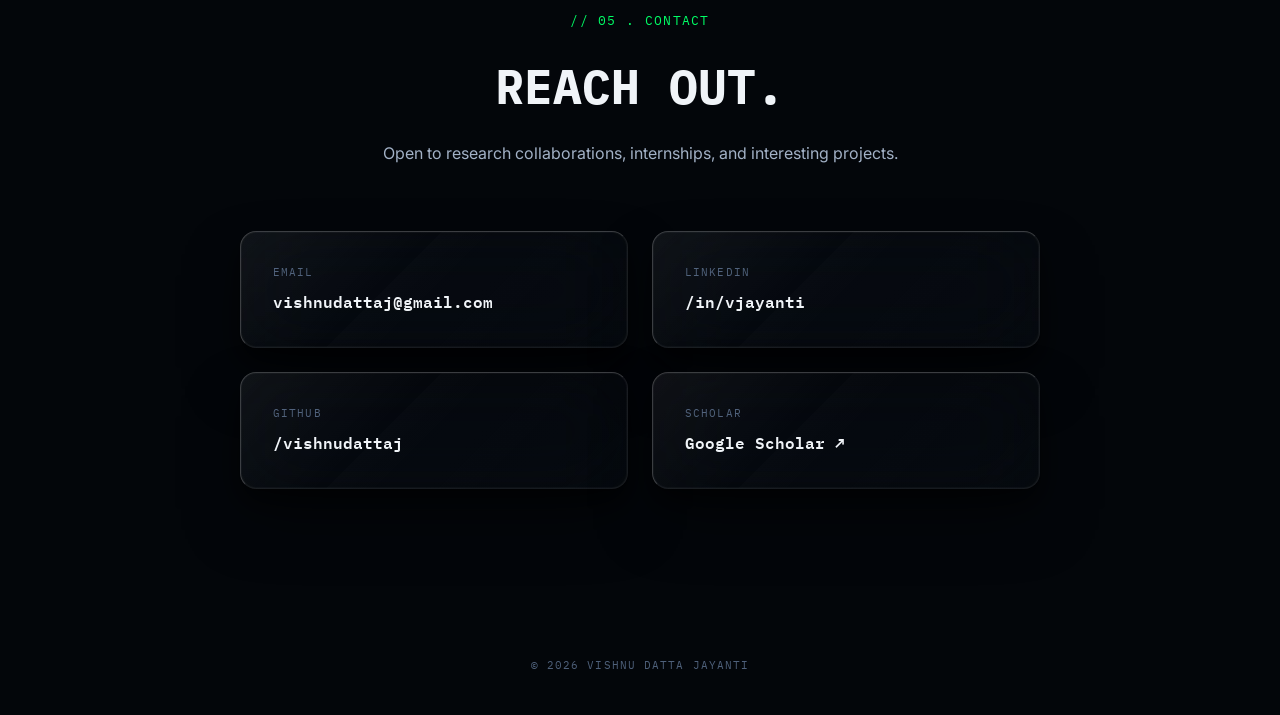
==== commit cb986147: "Update title from 'Vishnu Datta Jayanti' to 'Vishnu Jayanti'" ====
--- a/index.html
+++ b/index.html
@@ -3,7 +3,7 @@
 <head>
 <meta charset="UTF-8">
 <meta name="viewport" content="width=device-width, initial-scale=1.0">
-<title>Vishnu Datta Jayanti - Portfolio</title>
+<title>Vishnu Jayanti - Portfolio</title>
 <meta name="description" content="Vishnu Datta Jayanti, Computer Science at Purdue University. ML research, applied ML, and quant backtesting projects">
 <link rel="preconnect" href="https://fonts.googleapis.com">
 <link rel="preconnect" href="https://fonts.gstatic.com" crossorigin>
